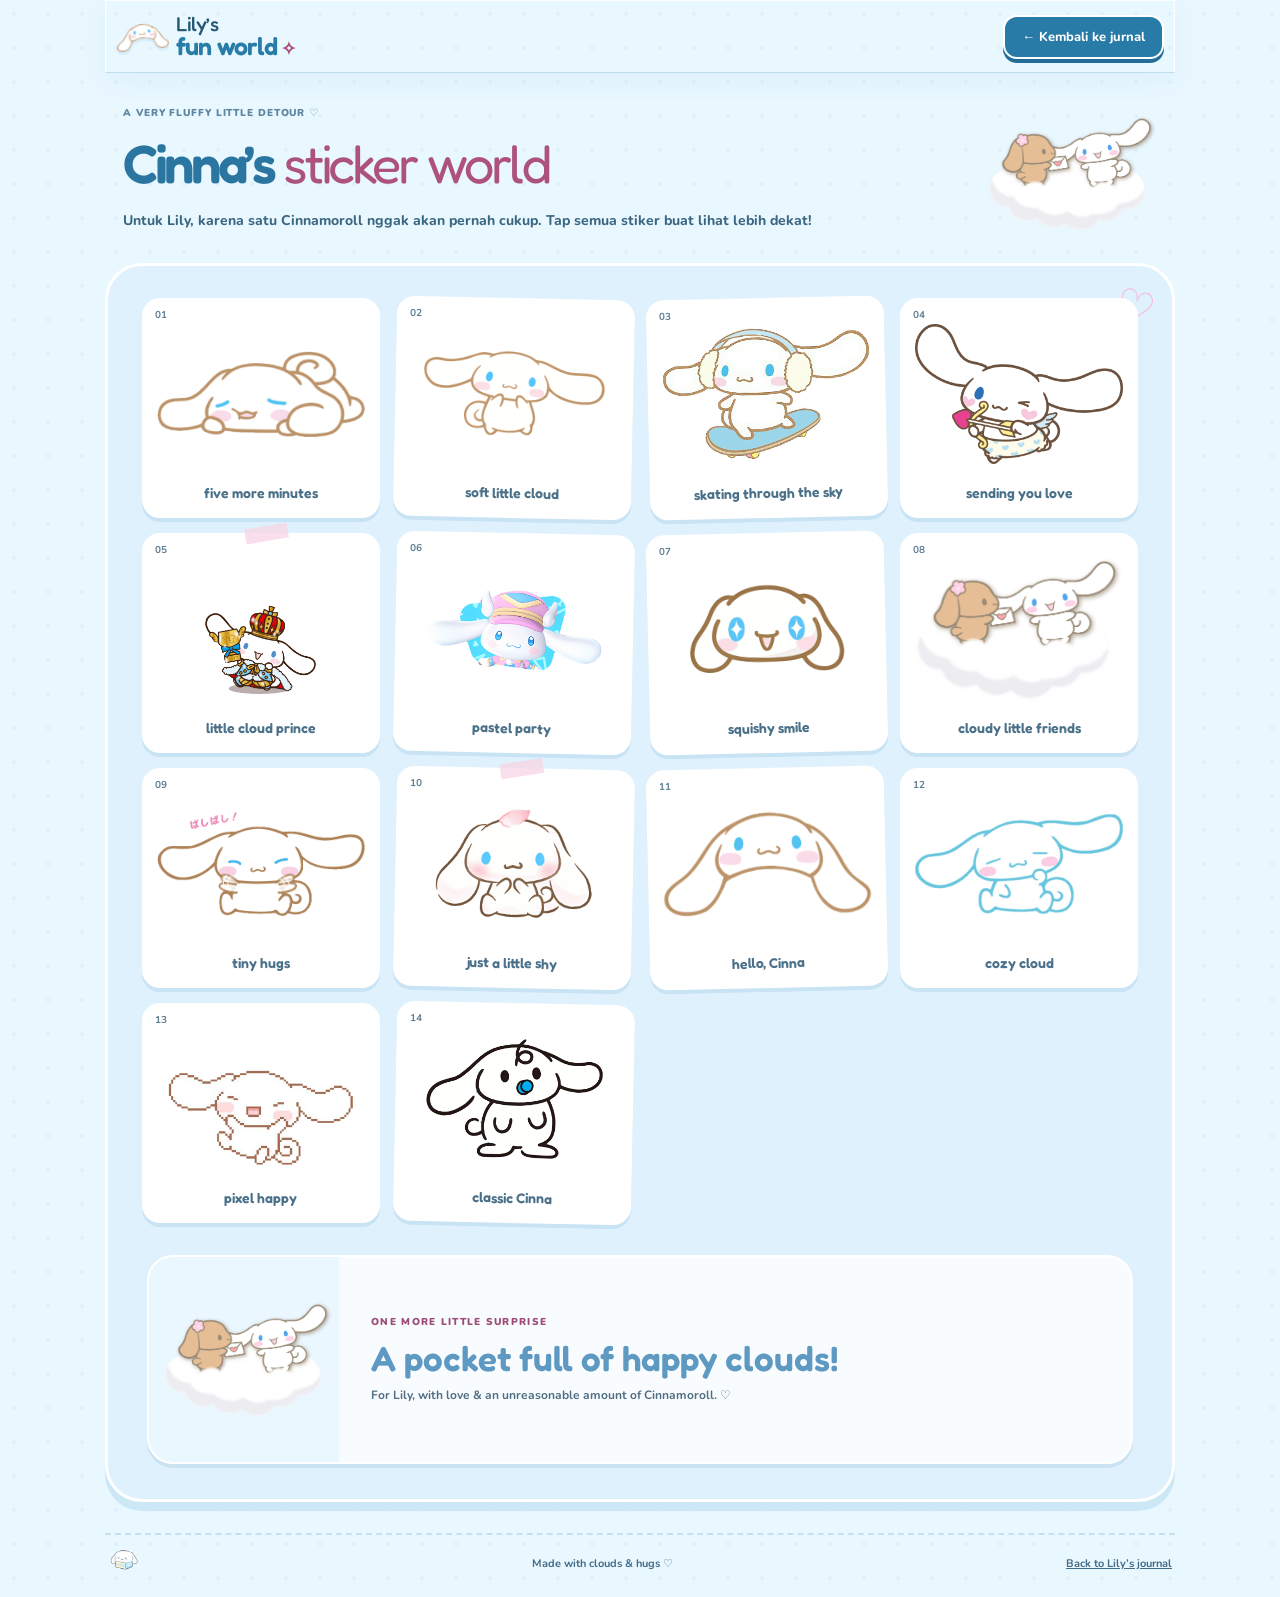
==== stickers.html @ 249b4b17 "Add files via upload" ====
<!DOCTYPE html>

<html lang="id"><head><meta charset="utf-8"/><meta content="width=device-width,initial-scale=1,viewport-fit=cover" name="viewport"/><meta content="#d7efff" name="theme-color"/><title>Cinna Sticker World ♡ | Lily’s Fun World</title><link href="https://fonts.googleapis.com" rel="preconnect"/><link crossorigin="" href="https://fonts.gstatic.com" rel="preconnect"/><link href="https://fonts.googleapis.com/css2?family=Fredoka:wght@400;500;600;700&amp;family=Nunito:wght@400;500;600;700;800;900&amp;display=swap" rel="stylesheet"/><link href="assets/stickers/hello.webp" rel="icon" type="image/webp"/><link href="style.css" rel="stylesheet"/><link href="redesign.css" rel="stylesheet"/><link href="polish.css" rel="stylesheet"/><script defer="" src="stickers.js"></script></head><body class="sticker-page" data-profile="lily" data-sky="day"><a class="skip" href="#main">Lewati ke konten</a><div class="shell"><header class="topbar"><div class="brand"><img alt="" class="brand-sticker" height="48" src="assets/stickers/cinna-smile.webp" width="48"/><span class="brand-world">Lily’s <strong>fun world<span class="brand-star">✧</span></strong></span></div><a class="action primary back-dashboard" href="index.html">← Kembali ke jurnal</a></header><main id="main"><div class="sticker-page-intro"><div><span class="eyebrow">A VERY FLUFFY LITTLE DETOUR ♡</span><h1>Cinna’s <em>sticker world</em></h1><p>Untuk Lily, karena satu Cinnamoroll nggak akan pernah cukup. Tap semua stiker buat lihat lebih dekat!</p></div><img alt="" height="150" src="assets/stickers/cinna-cloud-friends.webp" width="150"/></div><section aria-labelledby="scrapbook-title" class="lily-extra scrapbook">
<div class="sticker-grid">
<button aria-label="Lihat stiker five more minutes" class="sticker-card" data-caption="five more minutes" data-sticker="snooze" type="button">
<span class="sticker-number">01</span>
<img alt="Cinnamoroll tiduran mengantuk dengan mata terpejam" decoding="async" loading="lazy" src="assets/stickers/cinna-snooze.webp"/>
<span class="sticker-caption">five more minutes</span>
</button>
<button aria-label="Lihat stiker soft little cloud" class="sticker-card" data-caption="soft little cloud" data-sticker="bashful" type="button">
<span class="sticker-number">02</span>
<img alt="Cinnamoroll memegang kedua tangan dengan ekspresi malu" decoding="async" loading="lazy" src="assets/stickers/cinna-bashful.webp"/>
<span class="sticker-caption">soft little cloud</span>
</button>
<button aria-label="Lihat stiker skating through the sky" class="sticker-card" data-caption="skating through the sky" data-sticker="skateboard" type="button">
<span class="sticker-number">03</span>
<img alt="Cinnamoroll memakai earmuff dan meluncur di atas papan" decoding="async" loading="lazy" src="assets/stickers/cinna-skateboard.webp"/>
<span class="sticker-caption">skating through the sky</span>
</button>
<button aria-label="Lihat stiker sending you love" class="sticker-card" data-caption="sending you love" data-sticker="cupid" type="button">
<span class="sticker-number">04</span>
<img alt="Cinnamoroll membawa panah hati kecil" decoding="async" loading="lazy" src="assets/stickers/cinna-cupid.webp"/>
<span class="sticker-caption">sending you love</span>
</button>
<button aria-label="Lihat stiker little cloud prince" class="sticker-card" data-caption="little cloud prince" data-sticker="royal" type="button">
<span class="sticker-number">05</span>
<img alt="Cinnamoroll mengenakan mahkota dan jubah" decoding="async" loading="lazy" src="assets/stickers/cinna-royal.webp"/>
<span class="sticker-caption">little cloud prince</span>
</button>
<button aria-label="Lihat stiker pastel party" class="sticker-card" data-caption="pastel party" data-sticker="colorful" type="button">
<span class="sticker-number">06</span>
<img alt="Cinnamoroll memakai kostum penuh warna" decoding="async" loading="lazy" src="assets/stickers/cinna-colorful.webp"/>
<span class="sticker-caption">pastel party</span>
</button>
<button aria-label="Lihat stiker squishy smile" class="sticker-card" data-caption="squishy smile" data-sticker="giggle" type="button">
<span class="sticker-number">07</span>
<img alt="Wajah Cinnamoroll tersenyum dengan mata biru" decoding="async" loading="lazy" src="assets/stickers/cinna-giggle.webp"/>
<span class="sticker-caption">squishy smile</span>
</button>
<button aria-label="Lihat stiker cloudy little friends" class="sticker-card" data-caption="cloudy little friends" data-sticker="cloud-friends" type="button">
<span class="sticker-number">08</span>
<img alt="Cinnamoroll bermain dengan temannya di atas awan" decoding="async" loading="lazy" src="assets/stickers/cinna-cloud-friends.webp"/>
<span class="sticker-caption">cloudy little friends</span>
</button>
<button aria-label="Lihat stiker tiny hugs" class="sticker-card" data-caption="tiny hugs" data-sticker="tiny-hug" type="button">
<span class="sticker-number">09</span>
<img alt="Cinnamoroll memeluk boneka dengan tulisan kecil" decoding="async" loading="lazy" src="assets/stickers/cinna-tiny-hug.webp"/>
<span class="sticker-caption">tiny hugs</span>
</button>
<button aria-label="Lihat stiker just a little shy" class="sticker-card" data-caption="just a little shy" data-sticker="shy" type="button">
<span class="sticker-number">10</span>
<img alt="Cinnamoroll memegang kedua tangan di dada dengan pita merah muda" decoding="async" loading="lazy" src="assets/stickers/cinna-shy.webp"/>
<span class="sticker-caption">just a little shy</span>
</button>
<button aria-label="Lihat stiker hello, Cinna" class="sticker-card" data-caption="hello, Cinna" data-sticker="smile" type="button">
<span class="sticker-number">11</span>
<img alt="Wajah Cinnamoroll tersenyum dengan telinga panjang" decoding="async" loading="lazy" src="assets/stickers/cinna-smile.webp"/>
<span class="sticker-caption">hello, Cinna</span>
</button>
<button aria-label="Lihat stiker cozy cloud" class="sticker-card" data-caption="cozy cloud" data-sticker="blue-hug" type="button">
<span class="sticker-number">12</span>
<img alt="Cinnamoroll memeluk diri dengan garis biru" decoding="async" loading="lazy" src="assets/stickers/cinna-blue-hug.webp"/>
<span class="sticker-caption">cozy cloud</span>
</button>
<button aria-label="Lihat stiker pixel happy" class="sticker-card" data-caption="pixel happy" data-sticker="pixel" type="button">
<span class="sticker-number">13</span>
<img alt="Ilustrasi pixel art Cinnamoroll yang melompat" decoding="async" loading="lazy" src="assets/stickers/cinna-pixel.webp"/>
<span class="sticker-caption">pixel happy</span>
</button>
<button aria-label="Lihat stiker classic Cinna" class="sticker-card" data-caption="classic Cinna" data-sticker="classic" type="button">
<span class="sticker-number">14</span>
<img alt="Cinnamoroll bergaya sederhana dengan mata besar" decoding="async" loading="lazy" src="assets/stickers/cinna-classic.webp"/>
<span class="sticker-caption">classic Cinna</span>
</button>
</div>
<div class="winter-postcard">
<img alt="Cinnamoroll dan temannya duduk bersama di atas awan" height="582" loading="lazy" src="assets/stickers/cinna-cloud-friends.webp" width="844"/>
<div class="winter-postcard-copy"><span>ONE MORE LITTLE SURPRISE</span><strong>A pocket full of happy clouds!</strong><p>For Lily, with love &amp; an unreasonable amount of Cinnamoroll. ♡</p></div>
</div>
</section></main><footer><span>Made with clouds &amp; hugs ♡</span><a href="index.html">Back to Lily’s journal</a></footer></div><dialog aria-labelledby="sticker-dialog-title" class="sticker-dialog" id="sticker-dialog"><div class="sticker-dialog-inner"><button aria-label="Tutup stiker" class="sticker-close" id="sticker-dialog-close" type="button">×</button><img alt="" id="sticker-dialog-image" src="assets/stickers/cinna-tiny-hug.webp"/><strong id="sticker-dialog-title">Sticker</strong><span>♡ from Lily’s Cinna sticker world ♡</span></div></dialog><nav aria-label="Navigasi halaman" class="mobile-dock mobile-dock-stickers">
<a class="dock-link" href="index.html#main"><svg aria-hidden="true" viewbox="0 0 24 24"><path d="m3 10 9-7 9 7v10H3z M9 20v-6h6v6"></path></svg><span>Beranda</span></a>
<a class="dock-link" href="index.html#history-section"><svg aria-hidden="true" viewbox="0 0 24 24"><path d="M6 3h12v18l-3-2-3 2-3-2-3 2z M9 9h6 M9 13h6"></path></svg><span>Riwayat</span></a>
<a class="dock-link" href="index.html#savings-section"><svg aria-hidden="true" viewbox="0 0 24 24"><path d="M20 9c0 5-8 11-8 11S4 14 4 9a4 4 0 0 1 8-2 4 4 0 0 1 8 2Z"></path></svg><span>Tabungan</span></a>
<a aria-current="page" class="dock-link active" href="stickers.html"><svg aria-hidden="true" viewbox="0 0 24 24"><path d="M12 2c2 4 3 5 8 6-5 1-6 2-8 7-1-5-2-6-8-7 6-1 7-2 8-6ZM19 15l1 3 3 1-3 1-1 3-1-3-3-1 3-1Z"></path></svg><span>Stiker</span></a>
</nav></body></html>
---- style.css ----
:root{color-scheme:dark;--crust:#11111b;--mantle:#181825;--base:#1e1e2e;--surface0:#313244;--surface1:#45475a;--surface2:#585b70;--overlay:#9399b2;--subtext:#bac2de;--text:#cdd6f4;--green:#a6e3a1;--lavender:#b4befe;--mauve:#cba6f7;--teal:#94e2d5;--peach:#fab387;--red:#f38ba8;--edge:rgba(186,194,222,.15);--body:'Avenir Next','Segoe UI',system-ui,-apple-system,sans-serif;--display:'Iowan Old Style',Baskerville,Georgia,serif}
*{box-sizing:border-box}html{scroll-behavior:smooth}body{margin:0;background:var(--crust);color:var(--text);font:14px/1.55 var(--body);-webkit-font-smoothing:antialiased}button,input,select{font:inherit}button{cursor:pointer}button:disabled{opacity:.48;cursor:not-allowed}svg{width:18px;height:18px;stroke:currentColor;stroke-width:1.8;fill:none;stroke-linecap:round;stroke-linejoin:round}:focus-visible{outline:2px solid var(--green);outline-offset:4px}a{color:inherit}.sr{position:absolute!important;width:1px;height:1px;overflow:hidden;white-space:nowrap;clip:rect(0 0 0 0)}.skip{position:absolute;top:-100px;left:10px;background:var(--green);color:var(--crust);padding:8px;z-index:20}.skip:focus{top:8px}.shell{width:min(1100px,calc(100% - 70px));margin:auto}.topbar{height:89px;display:flex;align-items:center;justify-content:space-between;gap:12px;border-bottom:1px solid var(--edge)}.brand{display:flex;align-items:center;gap:18px}.brand-logo{font:600 38px/1 var(--display);letter-spacing:-.09em}.brand-logo span{color:var(--green)}.brand-description{padding-left:16px;border-left:1px solid var(--surface1);font-size:11px;line-height:1.35;color:var(--overlay)}.topbar-actions{display:flex;align-items:center;gap:12px}.sync-status{display:flex;align-items:center;gap:8px;font-size:11px;color:var(--overlay);white-space:nowrap}.sync-dot{height:6px;width:6px;border-radius:50%;background:var(--peach)}.sync-status.ok .sync-dot{background:var(--green)}.sync-status.problem .sync-dot{background:var(--red)}.icon-btn{height:42px;width:42px;border:1px solid var(--surface1);border-radius:9px;background:transparent;color:var(--text);display:inline-grid;place-items:center}.icon-btn:hover{background:var(--surface0)}.action{min-height:44px;display:inline-flex;align-items:center;justify-content:center;gap:9px;padding:0 17px;font-size:12px;font-weight:750;border-radius:8px;border:1px solid var(--surface1);transition:transform .15s,background .2s}.action:active,.icon-btn:active,.mobile-add:active{transform:scale(.96)}.primary{background:var(--green);border-color:var(--green);color:var(--crust)}.primary:hover{background:#b6f0b0}.secondary{background:var(--surface0);color:var(--text)}.secondary:hover{background:var(--surface1)}.intro{padding:42px 0 29px;display:flex;align-items:end;justify-content:space-between;gap:20px}.eyebrow,.label{color:var(--overlay);text-transform:uppercase;font-size:10px;font-weight:750;letter-spacing:.12em}.eyebrow span{color:var(--lavender)}h1{font:500 clamp(37px,5vw,58px)/1.09 var(--display);letter-spacing:-.062em;margin:9px 0 9px}h1 em{color:var(--lavender);font-weight:400}.intro-desc{margin:0;color:var(--overlay);font-size:13px}.profile-switch{display:flex;border:1px solid var(--surface1);border-radius:10px;background:var(--mantle);padding:4px;gap:3px}.profile{min-width:68px;min-height:37px;border:0;background:transparent;color:var(--subtext);border-radius:7px;font-size:13px;font-weight:700}.profile.active{background:var(--lavender);color:var(--crust)}.profile:hover:not(.active){background:var(--surface0)}.overview{border:1px solid var(--edge);border-radius:15px;background:var(--base);padding:30px 36px 24px}.overview-header{display:flex;justify-content:space-between;align-items:center;gap:12px}.months{display:flex;gap:5px;align-items:center}.months>span{font-size:12px;font-weight:750;min-width:121px;text-align:center}.months button{width:35px;height:35px;display:grid;place-items:center;border:0;border-radius:6px;background:transparent;color:var(--subtext)}.months button:hover{background:var(--surface0)}.headline-grid{display:grid;grid-template-columns:1.4fr 0.7fr;gap:36px;margin-top:32px}.big-stat{min-width:0}.small-label{font-size:12px;color:var(--subtext)}.hero-amount{font-size:clamp(42px,6vw,79px);font-weight:620;letter-spacing:-.08em;line-height:1.23;margin:8px 0 4px;font-variant-numeric:tabular-nums;overflow-wrap:anywhere}.quiet{font-size:11px;color:var(--overlay)}.mini-stats{border-left:1px solid var(--edge);padding-left:31px;display:grid;align-content:space-between;gap:16px}.mini-stats div{display:flex;flex-direction:column;gap:3px}.mini-stats span{font-size:11px;color:var(--overlay)}.mini-stats strong{font-size:19px;font-weight:700;letter-spacing:-.04em;font-variant-numeric:tabular-nums;overflow-wrap:anywhere}.positive{color:var(--green)}.negative{color:var(--red)}.chart-head{display:flex;justify-content:space-between;gap:14px;align-items:baseline;margin-top:39px;padding-top:23px;border-top:1px solid var(--edge)}.chart-head span:first-child{font-size:12px;font-weight:740}.chart-head span:last-child{font-size:11px;color:var(--overlay)}.chart-wrap{height:86px;display:flex;align-items:end;gap:4px;margin-top:18px}.chart-col{flex:1;min-width:0;height:100%;display:flex;align-items:end}.chart-col span{width:100%;min-height:3px;background:var(--surface1);border-radius:3px 3px 0 0;transform-origin:bottom;animation:bar-in .45s both}.chart-col span.peak{background:var(--green)}.chart-col span.active{background:var(--lavender)}.chart-foot{display:flex;justify-content:space-between;color:var(--overlay);font-size:10px;margin-top:5px}.content-grid{display:grid;grid-template-columns:minmax(0,1.45fr) minmax(260px,.82fr);gap:63px;padding-top:53px}.section-top{display:flex;align-items:end;justify-content:space-between;gap:16px;margin-bottom:20px}.section-top h2{font:500 30px/1.1 var(--display);letter-spacing:-.06em;margin:8px 0 0}.section-hint{font-size:11px;color:var(--overlay)}.filters{display:grid;grid-template-columns:1fr 156px;gap:10px}.filters input,.filters select,.form-field input,.form-field select{min-width:0;width:100%;background:var(--mantle);border:1px solid var(--surface1);border-radius:8px;min-height:44px;padding:0 12px;color:var(--text);font-size:12px}.filters input::placeholder,.form-field input::placeholder{color:var(--overlay);opacity:1}.history{min-height:180px}.date-head{margin-top:22px;padding-bottom:7px;color:var(--overlay);text-transform:uppercase;font-size:10px;letter-spacing:.08em;font-weight:750}.record{display:flex;align-items:center;gap:12px;border-bottom:1px solid var(--edge);padding:12px 2px;animation:fade-in .24s both}.record-icon{height:39px;width:39px;background:var(--surface0);display:grid;place-items:center;color:var(--lavender);font-size:10px;font-weight:800;border-radius:9px;flex:0 0 auto}.record-in .record-icon{color:var(--green)}.record-main{min-width:0;flex:1}.record-main strong{display:block;max-width:100%;font-weight:660;font-size:13px;text-overflow:ellipsis;overflow:hidden;white-space:nowrap}.record-main span{display:block;font-size:11px;color:var(--overlay);margin-top:1px}.record-amount{white-space:nowrap;font-weight:720;font-size:13px;font-variant-numeric:tabular-nums}.record-in .record-amount{color:var(--green)}.blank{padding:35px 16px;border:1px dashed var(--surface2);border-radius:10px;margin-top:17px;color:var(--subtext);font-size:13px}.blank strong{display:block;color:var(--text);font-size:15px;margin-bottom:7px}.section-footer{margin-top:23px;display:flex;justify-content:space-between;gap:14px;align-items:center;font-size:10px;color:var(--overlay)}.underlined{border:0;background:none;padding:6px 0;color:var(--green);text-decoration:underline;text-underline-offset:4px;font-weight:720;font-size:12px}.right-column{min-width:0}.budget-section>.quiet{margin:-7px 0 19px}.budget-total{display:flex;justify-content:space-between;align-items:flex-end;gap:12px}.budget-total div{display:flex;flex-direction:column}.budget-total span{font-size:11px;color:var(--overlay)}.budget-total strong{font-size:21px;letter-spacing:-.04em;margin-top:3px}.budget-total>span{font-size:12px;color:var(--lavender);font-weight:750}.progress{height:6px;background:var(--surface1);border-radius:4px;overflow:hidden;margin:13px 0 9px}.progress span{display:block;width:0;height:100%;background:var(--green);transition:width .5s ease}.progress.over span{background:var(--red)}.budget-list{margin-top:17px}.budget-line{padding:12px 0;border-bottom:1px solid var(--edge)}.budget-line-head{display:flex;align-items:baseline;justify-content:space-between;gap:10px}.budget-line-head span:first-child{font-size:12px;font-weight:670}.budget-line-head span:last-child{font-size:11px;color:var(--subtext);white-space:nowrap}.budget-line-track{height:3px;background:var(--surface0);margin-top:9px}.budget-line-track>span{display:block;background:var(--mauve);height:100%;min-width:0;transition:width .5s ease}.budget-line.over .budget-line-track>span{background:var(--red)}.note-panel{margin-top:35px;border-top:1px solid var(--surface1);padding-top:23px}.note-panel p{color:var(--overlay);font-size:12px;line-height:1.65}.note-panel .eyebrow{color:var(--lavender)}footer{display:flex;justify-content:space-between;gap:12px;margin-top:72px;padding:19px 0 36px;border-top:1px solid var(--edge);font-size:11px;color:var(--overlay)}.mobile-add{display:none}dialog{width:min(450px,calc(100% - 28px));max-height:92dvh;overflow-y:auto;padding:0;background:var(--base);color:var(--text);border:1px solid var(--surface1);border-radius:14px;box-shadow:0 30px 90px rgba(0,0,0,.5);animation:dialog-in .24s ease}dialog::backdrop{background:rgba(9,9,18,.77)}.dialog-body{padding:27px}.dialog-header{display:flex;justify-content:space-between;align-items:center;margin-bottom:24px}.dialog-header h2{font:500 30px var(--display);margin:4px 0 0}.form-field{display:block;margin-bottom:15px}.form-field>span{display:block;color:var(--subtext);font-size:12px;margin-bottom:8px;font-weight:680}.form-field input,.form-field select{min-height:48px;font-size:14px}.amount-control{display:flex;align-items:center;background:var(--mantle);border:1px solid var(--surface1);border-radius:8px}.amount-control b{padding-left:14px;color:var(--overlay)}.amount-control input{border:0;min-width:0;background:transparent;font-size:21px}.dialog-bottom{display:flex;justify-content:flex-end;gap:9px;margin-top:26px}.form-disclaimer{margin:16px 0 0;color:var(--overlay);font-size:11px;line-height:1.6}.toast{position:fixed;bottom:23px;left:50%;transform:translate(-50%,10px);width:max-content;max-width:min(420px,calc(100vw - 32px));padding:11px 17px;color:var(--text);border:1px solid var(--surface2);background:var(--surface0);border-radius:9px;font-size:12px;box-shadow:0 14px 30px rgba(0,0,0,.35);z-index:50;opacity:0;transition:opacity .2s,transform .2s}.toast.show{opacity:1;transform:translate(-50%,0)}
@keyframes bar-in{from{transform:scaleY(.05);opacity:.35}to{transform:scaleY(1);opacity:1}}@keyframes fade-in{from{opacity:0;transform:translateY(5px)}to{opacity:1;transform:none}}@keyframes dialog-in{from{opacity:0;transform:translateY(12px) scale(.98)}to{opacity:1;transform:none}}
@media(max-width:830px){.shell{width:min(720px,calc(100% - 40px))}.content-grid{gap:35px;grid-template-columns:minmax(0,1.15fr) minmax(235px,.8fr)}.overview{padding:26px}.headline-grid{grid-template-columns:1fr .8fr;gap:20px}.mini-stats{padding-left:20px}.hero-amount{font-size:clamp(35px,6vw,61px)}}
@media(max-width:640px){.shell{width:calc(100% - 32px)}.topbar{height:72px}.brand-logo{font-size:34px}.brand-description{font-size:9px;padding-left:11px}.desktop-add{display:none}.topbar-actions{gap:8px}.sync-status{font-size:10px}.intro{align-items:start;flex-direction:column;padding:29px 0 24px;gap:22px}.intro h1{font-size:44px}.profile-switch{width:100%}.profile{flex:1;min-height:40px}.overview{padding:21px 19px}.overview-header{align-items:flex-start;gap:14px}.overview-header .label{padding-top:10px}.headline-grid{display:block;margin-top:27px}.hero-amount{font-size:clamp(40px,9vw,62px)}.mini-stats{border-left:0;border-top:1px solid var(--edge);padding:20px 0 0;margin-top:23px;display:grid;grid-template-columns:1fr 1fr;gap:17px}.mini-stats div:last-child{grid-column:span 2}.mini-stats strong{font-size:17px}.chart-head{margin-top:25px}.chart-head span:last-child{max-width:45%;text-align:right}.content-grid{display:block;padding-top:40px}.right-column{margin-top:42px}.filters{grid-template-columns:1fr 142px}.mobile-add{position:fixed;right:18px;bottom:max(19px,env(safe-area-inset-bottom));display:flex;align-items:center;gap:9px;background:var(--green);color:var(--crust);border:0;border-radius:10px;padding:14px 18px;min-height:52px;box-shadow:0 11px 40px rgba(0,0,0,.48);font-size:13px;font-weight:800;z-index:5}.mobile-add svg{height:20px;width:20px}footer{margin-bottom:60px}}
@media(max-width:380px){.brand-description{display:none}.overview-header{display:block}.overview-header .label{margin-bottom:10px}.months{justify-content:flex-start}.filters{grid-template-columns:1fr}.mini-stats{grid-template-columns:1fr 1fr}.hero-amount{font-size:39px}.record{gap:8px}.record-icon{width:35px;height:35px}.record-amount{font-size:12px}}
@media(prefers-reduced-motion:reduce){*,*::before,*::after{scroll-behavior:auto!important;animation-duration:.01ms!important;transition-duration:.01ms!important}}
.savings,.record-save .record-icon,.record-save .record-amount{color:var(--teal)}
@media(max-width:640px){.mini-stats div:last-child{grid-column:auto}}


/* Lily's full sky-journal identity. Nopal remains Catppuccin Mocha. */
body[data-profile="lily"] {
  color-scheme: light;
  --crust:#e9f7ff;
  --mantle:#f3fbff;
  --base:#fffefa;
  --surface0:#e9f6ff;
  --surface1:#c8e5f5;
  --surface2:#91c3de;
  --overlay:#5c7e94;
  --subtext:#486e86;
  --text:#31516a;
  --green:#4999c7;
  --lavender:#5a9ac5;
  --mauve:#df91b4;
  --teal:#438d8a;
  --peach:#d09756;
  --red:#c75a7e;
  --edge:#cfebf8;
  --body:'Trebuchet MS','Segoe UI',system-ui,sans-serif;
  --display:'Trebuchet MS','Arial Rounded MT Bold',system-ui,sans-serif;
  background:
    radial-gradient(ellipse 65% 24% at 98% 11%,rgba(255,255,255,.82),transparent 76%),
    radial-gradient(ellipse 38% 18% at 0% 39%,rgba(255,255,255,.72),transparent 85%),
    linear-gradient(180deg,#d5efff 0%,#eaf7ff 22%,#f5fbff 59%,#eaf7ff 100%);
  color:var(--text);
  transition:background-color .25s,color .25s;
}
body[data-profile="lily"] :focus-visible{outline-color:#3188b8;outline-width:3px}
body[data-profile="lily"] .skip{background:#397da9;color:#fff}
body[data-profile="lily"] .topbar{
  position:relative;height:93px;margin:0 -24px;padding:0 24px;
  background:rgba(255,255,255,.62);border:1px solid rgba(255,255,255,.82);
  border-radius:0 0 27px 27px;box-shadow:0 9px 26px rgba(85,159,197,.07);
}
body[data-profile="lily"] .brand-logo{color:#3c86b8;font:900 39px/1 var(--body);letter-spacing:-.085em}
body[data-profile="lily"] .brand-logo span{color:#e89dbb}
body[data-profile="lily"] .brand-description{border-left:2px solid #b8dff1;color:#547b94;font-weight:700}
body[data-profile="lily"] .sync-status{color:#577991}
body[data-profile="lily"] .sync-dot{background:#d8a373}
body[data-profile="lily"] .sync-status.ok .sync-dot{background:#55a79b}
body[data-profile="lily"] .sync-status.problem .sync-dot{background:#c65d7f}
body[data-profile="lily"] .icon-btn{color:#3b7b9f;background:#fff;border:1px solid #c2e3f4;border-radius:14px;box-shadow:0 2px 0 #c1e1ef}
body[data-profile="lily"] .icon-btn:hover{background:#eef9ff}
body[data-profile="lily"] .primary{background:#4b9bcc;color:#fff;border-color:#4b9bcc;box-shadow:0 4px 0 #2c779f}
body[data-profile="lily"] .primary:hover{background:#347fae}
body[data-profile="lily"] .secondary{background:#ecf8ff;color:#476f89;border-color:#c9e6f5}
body[data-profile="lily"] .secondary:hover{background:#dff2fd}
body[data-profile="lily"] .action{border-radius:17px;font-weight:800}
body[data-profile="lily"] .intro{padding:38px 1px 26px;gap:16px}
body[data-profile="lily"] .eyebrow,body[data-profile="lily"] .label{color:#5d86a0;font-size:10px;letter-spacing:.09em;font-weight:900}
body[data-profile="lily"] #person-heading{color:#c96a9a}
body[data-profile="lily"] .intro h1{font:900 clamp(38px,5vw,59px)/1.05 var(--display);letter-spacing:-.065em;color:#3d80b0}
body[data-profile="lily"] .intro h1 em{font-style:normal;color:#d476a8}
body[data-profile="lily"] .intro-desc{color:#6386a0;font-size:13px;font-weight:650}
body[data-profile="lily"] .profile-switch{background:#f9fdff;border:2px solid #c4e6f6;border-radius:19px;box-shadow:0 4px 0 #d1ebf7;padding:4px}
body[data-profile="lily"] .profile{min-height:41px;border-radius:13px;display:inline-flex;align-items:center;justify-content:center;gap:2px}
body[data-profile="lily"] .profile[data-profile="lily"]{padding:2px 12px 2px 5px}
body[data-profile="lily"] .profile[data-profile="lily"] img{height:30px;width:40px;object-fit:contain;transition:transform .24s ease}
body[data-profile="lily"] .profile[data-profile="lily"]:hover img{transform:rotate(-6deg)}
body[data-profile="lily"] .profile.active{background:#bde6fb;color:#2d688c}
body[data-profile="lily"] .profile:not(.active){color:#527993}
body[data-profile="lily"] .profile:hover:not(.active){background:#e6f6ff}

/* Cinnamoroll belongs to the entire Lily experience, not just a badge. */
.lily-banner{display:none}
body[data-profile="lily"] .lily-banner{
  position:relative;display:flex;align-items:center;isolation:isolate;overflow:hidden;
  min-height:222px;margin:0 0 22px;padding:35px 38px;
  border:3px solid #fff;border-radius:33px 42px 28px 38px;
  background:linear-gradient(110deg,#bfe9ff 0%,#d5f0ff 56%,#b9e5fa 100%);
  box-shadow:0 8px 0 #c4e4f3,0 20px 40px rgba(90,156,185,.12);
  animation:lily-arrive .5s both;
}
body[data-profile="lily"] .lily-banner::before{
  content:"";position:absolute;z-index:0;right:-35px;top:-44px;width:360px;height:210px;
  background:
    radial-gradient(ellipse 70px 43px at 68px 100px,rgba(255,255,255,.7) 98%,transparent),
    radial-gradient(ellipse 78px 52px at 173px 90px,rgba(255,255,255,.8) 98%,transparent),
    radial-gradient(ellipse 72px 50px at 281px 100px,rgba(255,255,255,.7) 98%,transparent);
  opacity:.76;
}
body[data-profile="lily"] .lily-banner::after{content:"✦   ·   ✧";position:absolute;right:29%;top:23px;color:#fff;font-size:26px;letter-spacing:12px;opacity:.85}
body[data-profile="lily"] .lily-banner-copy{position:relative;z-index:2;max-width:55%}
body[data-profile="lily"] .lily-banner-kicker{display:inline-block;color:#427ba2;font-size:10px;font-weight:900;letter-spacing:.13em}
body[data-profile="lily"] .lily-banner h2{
  margin:12px 0 12px;color:#347eac;font:900 clamp(27px,3.5vw,44px)/1.08 var(--display);letter-spacing:-.055em;
}
body[data-profile="lily"] .lily-banner h2 em{font-style:normal;color:#cf76a2}
body[data-profile="lily"] .lily-banner-copy p{margin:0;max-width:280px;color:#4d7692;font-size:12px;line-height:1.5;font-weight:650}
body[data-profile="lily"] .lily-art-credit{display:block;margin-top:13px;color:#6185a0;font-size:9px;line-height:1.5}
body[data-profile="lily"] .lily-banner-art{
  position:absolute;z-index:1;right:2.5%;bottom:-23px;width:min(45%,400px);height:auto;max-height:255px;
  object-fit:contain;object-position:center bottom;filter:drop-shadow(0 9px 5px rgba(102,162,191,.12));
  pointer-events:none;animation:lily-float-in .7s .12s both;
}

body[data-profile="lily"] .overview{
  background:#fffcfd;border:2px solid #fff;border-radius:28px;box-shadow:0 8px 0 #d4ecf8,0 16px 34px rgba(94,157,184,.085);
  padding:31px 36px 27px;
}
body[data-profile="lily"] .overview-header .label{color:#5885a1}
body[data-profile="lily"] .months{background:#f0faff;border:1px solid #cbe7f5;border-radius:17px;padding:3px}
body[data-profile="lily"] .months>span{font-weight:800;color:#3e7295}
body[data-profile="lily"] .months button{width:37px;height:37px;border-radius:13px;color:#4b86ab}
body[data-profile="lily"] .months button:hover{background:#dceffd}
body[data-profile="lily"] .small-label{color:#6687a1;font-size:12px;font-weight:750}
body[data-profile="lily"] .hero-amount{color:#377ca8;font-size:clamp(42px,5.8vw,76px);font-weight:900;letter-spacing:-.065em}
body[data-profile="lily"] .quiet{color:#66859c;font-size:11px}
body[data-profile="lily"] .mini-stats{border-color:#d9edf9}
body[data-profile="lily"] .mini-stats span{color:#62849d;font-weight:650}
body[data-profile="lily"] .mini-stats strong{color:#3b6e92;font-weight:850}
body[data-profile="lily"] .mini-stats strong.positive{color:#267f78}
body[data-profile="lily"] .mini-stats strong.savings{color:#b45d89}
body[data-profile="lily"] .mini-stats strong.negative{color:#c45772}
body[data-profile="lily"] .chart-head{border-color:#deedf5;color:#4b7490}
body[data-profile="lily"] .chart-head span:first-child{font-weight:850}
body[data-profile="lily"] .chart-head span:last-child{color:#6d8aa0}
body[data-profile="lily"] .chart-wrap{height:94px;gap:5px}
body[data-profile="lily"] .chart-col span{border-radius:9px 9px 3px 3px;background:#c9e9f8;transition:background-color .18s}
body[data-profile="lily"] .chart-col span.peak{background:#e9a4c4}
body[data-profile="lily"] .chart-col span.active{background:#64b0d9}
body[data-profile="lily"] .chart-foot{color:#7793a8}
body[data-profile="lily"] .content-grid{gap:26px;padding-top:32px;grid-template-columns:minmax(0,1.35fr) minmax(270px,.85fr)}
body[data-profile="lily"] .activity,body[data-profile="lily"] .budget-section{
  background:rgba(255,255,255,.89);border:2px solid #fff;border-radius:27px;padding:26px;
  box-shadow:0 7px 0 #dceef8,0 14px 28px rgba(93,151,183,.08);
}
body[data-profile="lily"] .section-top h2{font:900 27px/1.1 var(--display);color:#3679a4;letter-spacing:-.04em}
body[data-profile="lily"] .section-hint{color:#6d8ba1;font-weight:700}
body[data-profile="lily"] .filters{gap:9px}
body[data-profile="lily"] .filters input,body[data-profile="lily"] .filters select,
body[data-profile="lily"] .form-field input,body[data-profile="lily"] .form-field select{
  background:#f2faff;border:1px solid #bfdff1;color:#365f7e;border-radius:14px;font-weight:650;
}
body[data-profile="lily"] .filters input::placeholder,body[data-profile="lily"] .form-field input::placeholder{color:#718ea2}
body[data-profile="lily"] .filters input:focus,body[data-profile="lily"] .form-field input:focus{background:#fff}
body[data-profile="lily"] .date-head{color:#6084a0;font-weight:850}
body[data-profile="lily"] .record{border-bottom-color:#deeff9;padding:14px 1px}
body[data-profile="lily"] .record-icon{border-radius:14px;color:#488db8;background:#e8f6ff}
body[data-profile="lily"] .record-in .record-icon{color:#388d80;background:#e8f9f3}
body[data-profile="lily"] .record-save .record-icon{color:#ba6990;background:#fff0f6}
body[data-profile="lily"] .record-main strong{color:#375d7b}
body[data-profile="lily"] .record-main span{color:#7a93a5}
body[data-profile="lily"] .record-amount{color:#4b6f89}
body[data-profile="lily"] .record-in .record-amount{color:#2c827a}
body[data-profile="lily"] .record-save .record-amount{color:#b9628a}
body[data-profile="lily"] .blank{border:2px dashed #cce5f5;border-radius:19px;background:#f7fcff;color:#68879e}
body[data-profile="lily"] .blank strong{color:#386785}
body[data-profile="lily"] .section-footer{color:#7593a8}
body[data-profile="lily"] .underlined{color:#3c86b6;font-weight:850}
body[data-profile="lily"] .budget-total strong{color:#376e94}
body[data-profile="lily"] .budget-total>span{color:#c0769a}
body[data-profile="lily"] .progress{height:9px;border-radius:9px;background:#d9ecf8;overflow:hidden}
body[data-profile="lily"] .progress span{background:#7dbedc;border-radius:9px}
body[data-profile="lily"] .progress.over span{background:#ce7b9b}
body[data-profile="lily"] .budget-line{border-bottom-color:#e4f1f9}
body[data-profile="lily"] .budget-line-head span:first-child{color:#416f8c}
body[data-profile="lily"] .budget-line-head span:last-child{color:#68869c}
body[data-profile="lily"] .budget-line-track{height:5px;background:#e2f1f9;border-radius:5px;overflow:hidden}
body[data-profile="lily"] .budget-line-track>span{background:#a5d6ee;border-radius:5px}
body[data-profile="lily"] .budget-line.over .budget-line-track>span{background:#d47fa3}
body[data-profile="lily"] .note-panel{
  background:#e5f5ff;border:1px solid #cbebfa;border-radius:23px;padding:23px;margin-top:22px;
}
body[data-profile="lily"] .note-panel .eyebrow{color:#387fa8}
body[data-profile="lily"] .note-panel p{color:#567c94}
body[data-profile="lily"] footer{border-color:#bcdff1;color:#678ba2;font-weight:700}
body[data-profile="lily"] .mobile-add{
  border:2px solid #fff;background:#4b9dcc;color:#fff;border-radius:20px;
  box-shadow:0 5px 0 #347da6,0 12px 26px rgba(60,129,167,.25);
}
body[data-profile="lily"] dialog{background:#fffefa;color:#31516a;border:3px solid #d2ebfa;border-radius:27px;box-shadow:0 25px 70px rgba(38,98,136,.32)}
body[data-profile="lily"] dialog::backdrop{background:rgba(42,92,128,.45)}
body[data-profile="lily"] .dialog-header h2{color:#387ba8;font:900 28px var(--display)}
body[data-profile="lily"] .form-field>span{color:#517992;font-weight:750}
body[data-profile="lily"] .amount-control{border:1px solid #c5e3f3;background:#f2faff;border-radius:15px}
body[data-profile="lily"] .amount-control b{color:#6085a0}
body[data-profile="lily"] .amount-control input{border:0;background:transparent}
body[data-profile="lily"] .form-disclaimer{color:#67879d}
body[data-profile="lily"] .toast{background:#fffefa;color:#376684;border-color:#acd3e8;border-radius:15px;box-shadow:0 9px 23px rgba(51,108,141,.23)}
@keyframes lily-arrive{from{opacity:0;transform:translateY(8px)}to{opacity:1;transform:none}}
@keyframes lily-float-in{from{opacity:0;transform:translateY(15px) rotate(3deg)}to{opacity:1;transform:none}}
@media(max-width:830px){
  body[data-profile="lily"] .content-grid{grid-template-columns:minmax(0,1.1fr) minmax(230px,.9fr);gap:18px}
  body[data-profile="lily"] .activity,body[data-profile="lily"] .budget-section{padding:21px}
  body[data-profile="lily"] .overview{padding:28px}
}
@media(max-width:640px){
  body[data-profile="lily"] .shell{width:calc(100% - 28px)}
  body[data-profile="lily"] .topbar{height:77px;margin:0 -10px;padding:0 13px;border-radius:0 0 23px 23px}
  body[data-profile="lily"] .brand-logo{font-size:34px}
  body[data-profile="lily"] .brand-description{font-size:9px}
  body[data-profile="lily"] .intro{padding:24px 4px 20px;gap:19px}
  body[data-profile="lily"] .intro h1{font-size:clamp(37px,11vw,48px);margin:8px 0}
  body[data-profile="lily"] .intro-desc{font-size:12px}
  body[data-profile="lily"] .profile-switch{width:100%;padding:4px;border-radius:18px}
  body[data-profile="lily"] .lily-banner{min-height:200px;margin-bottom:19px;padding:24px 22px;border-radius:27px 33px 26px 32px}
  body[data-profile="lily"] .lily-banner-copy{max-width:63%}
  body[data-profile="lily"] .lily-banner h2{font-size:clamp(25px,6.6vw,33px);line-height:1.1;margin:10px 0}
  body[data-profile="lily"] .lily-banner-copy p{max-width:182px;font-size:11px}
  body[data-profile="lily"] .lily-art-credit{font-size:8px;max-width:185px}
  body[data-profile="lily"] .lily-banner-art{width:clamp(210px,62%,285px);max-height:200px;right:-34px;bottom:-18px}
  body[data-profile="lily"] .lily-banner::after{right:17%;top:15px;font-size:17px}
  body[data-profile="lily"] .overview{padding:25px 20px 24px;border-radius:25px}
  body[data-profile="lily"] .headline-grid{margin-top:23px}
  body[data-profile="lily"] .hero-amount{font-size:clamp(35px,10vw,57px)}
  body[data-profile="lily"] .mini-stats{border-top-color:#d6eaf6;margin-top:22px;padding-top:19px;gap:16px}
  body[data-profile="lily"] .mini-stats div:last-child{grid-column:auto}
  body[data-profile="lily"] .chart-head{margin-top:26px;padding-top:17px}
  body[data-profile="lily"] .content-grid{display:block;padding-top:26px}
  body[data-profile="lily"] .activity,body[data-profile="lily"] .budget-section{padding:23px 19px;border-radius:25px}
  body[data-profile="lily"] .right-column{margin-top:24px}
  body[data-profile="lily"] .mobile-add{bottom:max(18px,env(safe-area-inset-bottom));right:15px;min-height:55px}
}
@media(max-width:380px){
  body[data-profile="lily"] .brand-description{display:none}
  body[data-profile="lily"] .lily-banner{min-height:197px;padding:20px 17px}
  body[data-profile="lily"] .lily-banner h2{font-size:25px}
  body[data-profile="lily"] .lily-banner-art{width:205px;right:-44px;bottom:-16px}
  body[data-profile="lily"] .lily-banner-copy{max-width:70%}
  body[data-profile="lily"] .overview{padding:22px 15px}
  body[data-profile="lily"] .months{max-width:100%}
  body[data-profile="lily"] .months>span{min-width:114px;font-size:11px}
  body[data-profile="lily"] .filters{grid-template-columns:1fr}
  body[data-profile="lily"] .mini-stats strong{font-size:15px}
}
@media(prefers-reduced-motion:reduce){
  body[data-profile="lily"] .lily-banner,body[data-profile="lily"] .lily-banner-art,
  body[data-profile="lily"] .profile[data-profile="lily"] img{animation:none!important;transition:none!important}
}

/* Lily's Cinnamoroll fan journal: each visual is locally bundled, not hotlinked. */
.lily-only{display:none!important}
body[data-profile="lily"] .lily-only{display:inline-block!important}
body[data-profile="lily"]{font-family:'Nunito','Trebuchet MS',system-ui,sans-serif}
body[data-profile="lily"] h1,body[data-profile="lily"] h2,body[data-profile="lily"] .hero-amount,body[data-profile="lily"] .brand-logo{font-family:'Fredoka','Trebuchet MS',system-ui,sans-serif}
body[data-profile="lily"] .brand-logo{font-weight:600;letter-spacing:-.07em}
body[data-profile="lily"] .brand{gap:6px}
body[data-profile="lily"] .brand-description{margin-left:9px}
body[data-profile="lily"] .brand-sticker{height:43px;width:51px;object-fit:contain;transform:rotate(-9deg);transition:transform .2s ease}
body[data-profile="lily"] .brand:hover .brand-sticker{transform:rotate(5deg) translateY(-2px)}
body[data-profile="lily"] .sync-puppy{width:34px;height:30px;object-fit:contain;flex:0 0 auto;margin-right:-6px}
body[data-profile="lily"] .sync-dot{display:none}
body[data-profile="lily"] .sync-status:not(.ok):not(.problem) .sync-puppy{animation:cinna-peek 1.6s ease-in-out infinite}
body[data-profile="lily"] .sync-status.problem .sync-puppy{filter:saturate(.75)}
body[data-profile="lily"] .period-sticker{width:43px;height:35px;vertical-align:middle;margin:-12px 4px -8px -4px}
body[data-profile="lily"] .overview-header .label{display:flex;align-items:center;gap:5px}
body[data-profile="lily"] .big-stat{position:relative}
body[data-profile="lily"] .big-stat .small-label{padding-right:54px}
body[data-profile="lily"] .summary-puppy{position:absolute;right:0;top:-18px;height:71px;width:84px;object-fit:contain;transform:rotate(4deg)}
body[data-profile="lily"] .mini-stats>div{position:relative;padding-left:57px;min-height:49px;justify-content:center}
body[data-profile="lily"] .mini-stats>div::before{content:'';position:absolute;left:0;top:50%;width:54px;height:49px;transform:translateY(-50%);background:url('assets/stickers/bouncy.webp') center / contain no-repeat}
body[data-profile="lily"] .mini-stats>div:nth-child(2)::before{background-image:url('assets/stickers/cheer.webp')}
body[data-profile="lily"] .mini-stats>div:nth-child(3)::before{background-image:url('assets/stickers/cheer.webp')}
body[data-profile="lily"] .mini-stats>div:nth-child(4)::before{background-image:url('assets/stickers/hello.webp')}
body[data-profile="lily"] .mini-stats strong{font-size:18px}
body[data-profile="lily"] .chart-head>span:first-child{display:flex;align-items:center;gap:6px}
body[data-profile="lily"] .inline-puppy{width:38px;height:31px;object-fit:contain;margin:-13px 0 -4px -3px}
body[data-profile="lily"] .chart-wrap{position:relative;background:linear-gradient(to top, #ebf8ff 0,transparent 85%);padding:9px 6px 0;border-radius:16px 16px 4px 4px}
body[data-profile="lily"] .chart-col span{border-radius:8px 8px 1px 1px;min-height:3px;background:#c4e5fa}
body[data-profile="lily"] .chart-col span.peak{position:relative;background:#efb1ce}
body[data-profile="lily"] .chart-col span.peak::after{content:'';position:absolute;width:18px;height:17px;left:50%;top:-13px;transform:translateX(-50%);background:url('assets/stickers/hello.webp') center / contain no-repeat}
body[data-profile="lily"] .section-top h2{display:flex;align-items:center;gap:5px;min-height:43px;font-weight:600}
body[data-profile="lily"] .heading-puppy{width:51px;height:43px;object-fit:contain;transform:rotate(-8deg)}
body[data-profile="lily"] .filters label:first-child{position:relative}
body[data-profile="lily"] .filters label:first-child::after{content:'';position:absolute;right:7px;top:50%;transform:translateY(-50%);width:37px;height:32px;pointer-events:none;background:url('assets/stickers/hello.webp') center/contain no-repeat;opacity:.8}
body[data-profile="lily"] .filters input{padding-right:50px}
body[data-profile="lily"] .record-icon{background:#e9f7ff;width:49px;height:46px;overflow:hidden;display:grid;place-items:center;border-radius:15px;flex:0 0 auto}
body[data-profile="lily"] .record-icon .record-code{display:none}
body[data-profile="lily"] .record-icon .transaction-puppy{width:48px;height:45px;object-fit:contain;transform:translateY(2px)}
body[data-profile="lily"] .record{padding:16px 0;gap:9px}
body[data-profile="lily"] .record-in .record-icon{background:#e6f8f5}
body[data-profile="lily"] .record-save .record-icon{background:#ffedf6}
body[data-profile="lily"] .record-main strong{font-size:13px}
body[data-profile="lily"] .record-amount{font-size:12px}
body[data-profile="lily"] .blank{position:relative;min-height:160px;text-align:center;padding:20px 18px 26px}
body[data-profile="lily"] .blank .state-puppy{width:100px;height:80px;display:block;margin:0 auto -3px;object-fit:contain}
body[data-profile="nopal"] .blank .state-puppy{display:none}
body[data-profile="lily"] .blank strong{font-family:'Fredoka','Trebuchet MS',sans-serif;font-size:16px;font-weight:600}
body[data-profile="lily"] .budget-total{position:relative;min-height:67px;align-items:center;padding-left:68px}
body[data-profile="lily"] .budget-total .budget-mood{position:absolute;left:-13px;top:-9px;width:85px;height:76px;object-fit:contain;transition:transform .4s}
body[data-profile="lily"] .budget-name{display:flex;align-items:center;gap:7px;min-width:0}
body[data-profile="lily"] .category-puppy{width:42px;height:37px;flex:0 0 auto;object-fit:contain;background:#f0faff;border-radius:10px}
body[data-profile="lily"] .budget-right{display:flex;align-items:center;gap:4px;text-align:right}
body[data-profile="lily"] .budget-right span{white-space:nowrap}
body[data-profile="lily"] .status-puppy{width:37px;height:35px;object-fit:contain;flex:0 0 auto;transition:transform .24s ease}
body[data-profile="lily"] .budget-line:hover .status-puppy{transform:rotate(-9deg)}
body[data-profile="lily"] .budget-line-head{align-items:center;gap:6px;flex-wrap:wrap}
body[data-profile="lily"] .budget-line-track{margin:7px 0 2px 47px;height:7px;border-radius:999px;background:#deeffb;overflow:hidden}
body[data-profile="lily"] .budget-line-track>span{background:linear-gradient(90deg,#b2e4fd,#8dc9ea);border-radius:999px}
body[data-profile="lily"] .budget-line.over .budget-line-track>span{background:#eea1be}
body[data-profile="lily"] .budget-line{padding:8px 0 10px}
body[data-profile="lily"] .budget-total+ .progress{height:11px;background:#e0effa;border-radius:999px;overflow:hidden}
body[data-profile="lily"] .budget-total+ .progress>span{background:linear-gradient(90deg,#a3dbf5,#80bbde)}
body[data-profile="lily"] .note-panel{position:relative;overflow:hidden;min-height:156px;padding-right:93px}
body[data-profile="lily"] .note-puppy{position:absolute;right:0;bottom:-6px;height:94px;width:97px;transform:rotate(7deg);opacity:.97}
body[data-profile="lily"] .mobile-add{display:flex;gap:4px;padding:4px 17px 4px 6px}
body[data-profile="lily"] .fab-puppy{height:42px;width:49px;object-fit:contain;filter:drop-shadow(0 2px 0 rgba(0,0,0,.07))}
body[data-profile="lily"] .dialog-header{position:relative;gap:8px;padding-left:86px;min-height:77px}
body[data-profile="lily"] .dialog-puppy{position:absolute;left:-12px;top:0;width:98px;height:83px;object-fit:contain;transform:rotate(-8deg)}
body[data-profile="lily"] .dialog-header h2{font-weight:600;font-size:27px}
body[data-profile="lily"] #submit-entry{font-family:'Fredoka','Trebuchet MS',sans-serif;font-size:15px;font-weight:600}
body[data-profile="lily"] .form-field input:focus-visible,body[data-profile="lily"] .form-field select:focus-visible{outline:2px solid #8ccbe9;outline-offset:2px}
body[data-profile="lily"] .lily-banner h2{font-family:'Fredoka','Trebuchet MS',sans-serif;font-weight:600;letter-spacing:-.03em}
body[data-profile="lily"] .lily-banner{border-radius:30px}
body[data-profile="lily"] .lily-banner-art{filter:drop-shadow(0 8px 5px rgba(102,162,191,.1))}
body[data-profile="lily"] .lily-banner::after{content:'♡   ✧';letter-spacing:6px}

@keyframes cinna-peek{0%,100%{transform:rotate(-8deg) translateY(0)}50%{transform:rotate(6deg) translateY(-4px)}}
@media(max-width:830px){body[data-profile="lily"] .mini-stats>div{padding-left:49px}body[data-profile="lily"] .mini-stats>div::before{width:45px;height:42px}}
@media(max-width:640px){
  body[data-profile="lily"] .brand-sticker{height:38px;width:43px}
  body[data-profile="lily"] .sync-puppy{width:29px;height:27px}
  body[data-profile="lily"] .summary-puppy{width:67px;height:61px;top:-16px;right:0}
  body[data-profile="lily"] .mini-stats>div{padding-left:44px;min-height:42px}
  body[data-profile="lily"] .mini-stats>div::before{width:41px;height:39px}
  body[data-profile="lily"] .mini-stats strong{font-size:15px}
  body[data-profile="lily"] .heading-puppy{width:45px;height:38px}
  body[data-profile="lily"] .note-panel{padding-right:88px}
  body[data-profile="lily"] .budget-right{max-width:100%;margin-left:auto}
  body[data-profile="lily"] .budget-right span{font-size:10px;white-space:normal}
  body[data-profile="lily"] .record-icon{height:42px;width:44px}
  body[data-profile="lily"] .record-icon .transaction-puppy{height:41px;width:43px}
  body[data-profile="lily"] .fab-puppy{height:39px;width:44px}
}
@media(max-width:360px){
  body[data-profile="lily"] .brand-sticker{width:36px;height:33px}
  body[data-profile="lily"] .brand-description{display:none}
  body[data-profile="lily"] .sync-status{font-size:10px}
  body[data-profile="lily"] .budget-line-head{align-items:flex-start}
  body[data-profile="lily"] .budget-right{gap:1px}
  body[data-profile="lily"] .budget-right span{font-size:9px}
  body[data-profile="lily"] .budget-name{gap:4px}
  body[data-profile="lily"] .category-puppy{width:35px;height:31px}
  body[data-profile="lily"] .budget-line-track{margin-left:39px}
}
@media(prefers-reduced-motion:reduce){body[data-profile="lily"] .sync-puppy,body[data-profile="lily"] .brand-sticker,body[data-profile="lily"] .status-puppy{animation:none!important;transition:none!important}}
@media(max-width:360px){
  body[data-profile="lily"] .topbar-actions{gap:4px;min-width:0}
  body[data-profile="lily"] .sync-status{gap:2px}
  body[data-profile="lily"] .brand{gap:2px}
}
@media(max-width:520px){
  body[data-profile="lily"] .overview-header{display:block}
  body[data-profile="lily"] .overview-header .label{padding:0;margin:0 0 8px}
  body[data-profile="lily"] .months{width:max-content;max-width:100%}
}
body[data-profile="lily"] .toast{padding-left:48px;min-height:52px;display:flex;align-items:center}
body[data-profile="lily"] .toast::before{content:'';position:absolute;left:7px;top:50%;transform:translateY(-50%);height:34px;width:40px;background:url('assets/stickers/hello.webp') center/contain no-repeat}
body[data-profile="lily"] footer::before{content:'';width:31px;height:27px;background:url('assets/stickers/hello.webp') center/contain no-repeat;flex:0 0 auto;margin-top:-7px}
@media(max-width:640px){
  body[data-profile="lily"] .mobile-add{
    width:72px;height:72px;min-height:72px;right:14px;bottom:max(15px,env(safe-area-inset-bottom));
    padding:2px;border-radius:24px;background:#fffdfc;border:3px solid #a8d9ef;
    box-shadow:0 5px 0 #82c4e4,0 13px 23px rgba(77,145,179,.22);display:grid;place-items:center;
  }
  body[data-profile="lily"] .mobile-add .fab-puppy{width:64px;height:57px}
  body[data-profile="lily"] .mobile-add span{display:none}
  body[data-profile="lily"] .mobile-add svg{position:absolute;right:1px;bottom:0;min-height:23px;width:23px;height:23px;border-radius:50%;background:#f4b0cd;color:#7a3f69;padding:4px;stroke-width:3}
}
/* LILY'S CINNA ROOM — user-provided art, soft blue stationery, and rosy details.
   This layer is scoped to Lily; Nopal's Mocha screen is unchanged. */
.lily-extra{display:none}
body[data-profile="lily"]{background-color:#e9f7ff;background-image:radial-gradient(circle at 14px 14px,rgba(157,206,235,.16) 1.6px,transparent 1.8px);background-size:34px 34px;color:#376585;--ink:#315a77;--pink:#edaccd;--blue:#a9dffd}
body[data-profile="lily"] .lily-extra{display:block}
body[data-profile="lily"] .shell{width:min(1160px,calc(100% - 74px))}
body[data-profile="lily"] .topbar{height:88px;border-bottom:2px dashed #c4e7fa}
body[data-profile="lily"] .brand-logo{font-size:39px;color:#347fa9}
body[data-profile="lily"] .brand-logo span{color:#e8a0c3}
body[data-profile="lily"] .brand-description{border-left:1px solid #b9ddef;color:#658ca4;font-size:10px;letter-spacing:.01em;font-weight:800}
body[data-profile="lily"] .sync-status{color:#628ba3;font-size:11px;font-weight:750}
body[data-profile="lily"] .icon-btn{border-radius:15px;border:1px solid #c8e6f6;background:#fff;color:#5296bb;box-shadow:0 3px 0 #c9e6f4}
body[data-profile="lily"] .icon-btn:hover{background:#f4fbff}
body[data-profile="lily"] .action.primary{background:#469ac7;color:#fff;border:2px solid #fff;border-radius:14px;box-shadow:0 4px 0 #3386b2;font:750 13px 'Nunito',sans-serif}
body[data-profile="lily"] .action.primary:hover{background:#3789b7}
body[data-profile="lily"] .intro{padding:45px 0 25px}
body[data-profile="lily"] .intro .eyebrow{font-size:10px;color:#7098af;font-weight:900;letter-spacing:.16em}
body[data-profile="lily"] .intro .eyebrow span{color:#c77ba6}
body[data-profile="lily"] .intro h1{margin:8px 0 8px;color:#327caa;font-weight:600;font-size:clamp(45px,5.8vw,70px);line-height:1.05}
body[data-profile="lily"] .intro h1 em{font-style:normal;color:#e195b9}
body[data-profile="lily"] .intro-desc{color:#688ba6;font-weight:700;font-size:13px}
body[data-profile="lily"] .profile-switch{background:#d8eefb;border:2px solid #fff;box-shadow:0 3px 0 #c0e0f0;border-radius:20px;padding:4px}
body[data-profile="lily"] .profile{min-width:80px;border-radius:14px;font-family:'Nunito',sans-serif}
body[data-profile="lily"] .profile.active{background:#fff;color:#3885b4;box-shadow:0 2px 6px rgba(79,149,185,.12)}
body[data-profile="lily"] .profile[data-profile="lily"] img{object-fit:contain;vertical-align:middle;width:39px;height:28px}
body[data-profile="lily"] .lily-banner{min-height:286px;margin-bottom:17px;padding:38px 44px;background:linear-gradient(119deg,#b6e8ff 0%,#d7f1ff 62%,#f5e9f9 100%);border:4px solid #fff;border-radius:36px 51px 39px 48px;box-shadow:0 8px 0 #cee8f5,0 17px 31px rgba(68,139,179,.12)}
body[data-profile="lily"] .lily-banner::before{right:-10px;top:35px;opacity:.9;transform:scale(1.25)}
body[data-profile="lily"] .lily-banner::after{content:'♡  ✦  ♡';right:25%;top:30px;color:#fff;opacity:.85;font-size:24px;letter-spacing:7px}
body[data-profile="lily"] .lily-banner-copy{max-width:58%}
body[data-profile="lily"] .lily-banner-kicker{font-size:10px;font-weight:900;color:#5989aa;letter-spacing:.16em}
body[data-profile="lily"] .lily-banner h2{font-size:clamp(33px,3.8vw,53px);line-height:1.07;margin:12px 0 15px;color:#307bab}
body[data-profile="lily"] .lily-banner h2 em{color:#d57ba8}
body[data-profile="lily"] .lily-banner-copy p{font-size:13px;max-width:300px;color:#4e7795}
body[data-profile="lily"] .lily-art-credit{font-size:9px;margin-top:19px;color:#65869d}
body[data-profile="lily"] .lily-banner-art{width:min(42%,405px);max-height:300px;right:1%;bottom:-15px;filter:drop-shadow(0 9px 3px rgba(69,145,181,.10));animation:lily-float-in .7s .1s both}
body[data-profile="lily"] .hero-cheer{position:absolute;z-index:3;right:28%;top:-24px;width:90px;height:90px;object-fit:contain;transform:rotate(-18deg);filter:drop-shadow(0 3px 2px rgba(66,144,181,.1));pointer-events:none}
body[data-profile="lily"] .hero-heart{position:absolute;color:#fff;line-height:1;z-index:3;pointer-events:none}
body[data-profile="lily"] .hero-heart-one{right:5%;top:20px;font-size:42px;transform:rotate(16deg)}
body[data-profile="lily"] .hero-heart-two{right:47%;bottom:20px;font-size:26px;color:#f8c3dd}
body[data-profile="lily"] .mood-board{position:relative;display:flex;align-items:center;justify-content:space-between;gap:20px;margin:23px 0 27px;padding:16px 25px 16px 28px;background:rgba(255,255,255,.78);border:2px solid #fff;border-radius:26px;box-shadow:0 4px 0 #d9ecf7}
body[data-profile="lily"] .mood-copy{display:flex;flex-direction:column;gap:2px;min-width:220px}
body[data-profile="lily"] .mood-small{color:#bd7ca2;font-size:10px;font-weight:1000;letter-spacing:.15em}
body[data-profile="lily"] .mood-copy strong{font:600 clamp(16px,1.9vw,22px)/1.2 'Fredoka',sans-serif;color:#4686b0}
body[data-profile="lily"] .mood-copy #mood-subline{color:#7391a7;font-size:11px;font-weight:700}
body[data-profile="lily"] .mood-choices{display:flex;align-items:center;gap:11px;flex:0 0 auto}
body[data-profile="lily"] .mood-choice{display:flex;flex-direction:column;align-items:center;justify-content:center;gap:1px;width:82px;height:88px;background:#f4fbff;border:2px solid #e0f1fa;border-radius:18px;color:#648aa4;font-size:10px;line-height:1.1;font-weight:900;transition:background .2s,transform .2s,border-color .2s}
body[data-profile="lily"] .mood-choice img{width:60px;height:59px;object-fit:contain}
body[data-profile="lily"] .mood-choice:nth-child(2){background:#fff7f9}
body[data-profile="lily"] .mood-choice:nth-child(3){background:#effaff}
body[data-profile="lily"] .mood-choice:nth-child(4){background:#fff2f7}
body[data-profile="lily"] .mood-choice.is-selected{border:2px dashed #e39dbf;background:#ffeef7;color:#a65382;transform:translateY(-4px)}
body[data-profile="lily"] .mood-choice:hover:not(.is-selected){transform:translateY(-3px)}
body[data-profile="lily"] .overview{position:relative;background:#fffefa;border:2px solid #fff;border-radius:30px;box-shadow:0 7px 0 #d7eaf6,0 17px 33px rgba(72,144,180,.09)}
body[data-profile="lily"] .overview::after{content:'♡';position:absolute;right:24px;bottom:8px;color:#e4a8c9;font-size:18px;opacity:.75;pointer-events:none}
body[data-profile="lily"] .hero-amount{color:#317faa;font-weight:600}
body[data-profile="lily"] .mini-stats strong{font-family:'Fredoka',sans-serif;font-weight:500}
body[data-profile="lily"] .mini-stats>div{min-height:55px}
body[data-profile="lily"] .mini-stats>div::before{background-size:contain;filter:drop-shadow(0 2px 0 rgba(68,145,186,.06))}
body[data-profile="lily"] .chart-col span{background:#c6e5f8}
body[data-profile="lily"] .chart-col span.peak{background:#eab0cf}
body[data-profile="lily"] .content-grid{padding-top:35px;gap:25px}
body[data-profile="lily"] .activity,body[data-profile="lily"] .budget-section{background:#fffefa;border:2px solid #fff;border-radius:30px;box-shadow:0 7px 0 #d7eaf6,0 16px 30px rgba(73,143,180,.085)}
body[data-profile="lily"] .section-top .eyebrow{color:#a77f9a}
body[data-profile="lily"] .section-top h2{font:600 28px 'Fredoka',sans-serif;color:#367fa9}
body[data-profile="lily"] .record-icon{background:#eaf8ff;border-radius:16px}
body[data-profile="lily"] .record-icon .transaction-puppy{object-fit:contain}
body[data-profile="lily"] .note-panel{border:2px dashed #afd9f1;background:#e5f5ff}
body[data-profile="lily"] .note-panel .eyebrow{color:#b66c98}
body[data-profile="lily"] .category-puppy{background:#fff;border:1px solid #e8f3f8;border-radius:13px;padding:2px}
body[data-profile="lily"] .budget-name span{font-weight:850}
body[data-profile="lily"] .budget-right{max-width:55%;line-height:1.45}
body[data-profile="lily"] .budget-right>span:not(.sr){white-space:normal;text-align:right}
body[data-profile="lily"] .budget-total strong{font-family:'Fredoka',sans-serif;font-weight:600}
body[data-profile="lily"] .scrapbook{margin-top:53px;padding:32px 34px 34px;background:#dff1fd;border:3px solid #fff;border-radius:37px;box-shadow:0 9px 0 #cce8f7;position:relative;overflow:hidden}
body[data-profile="lily"] .scrapbook::before{content:'♡';position:absolute;right:18px;top:8px;font-size:44px;color:#f9b9d7;transform:rotate(16deg);pointer-events:none}
body[data-profile="lily"] .scrapbook-heading{display:flex;align-items:center;justify-content:space-between;gap:15px;padding:1px 12px 21px}
body[data-profile="lily"] .scrapbook-kicker{color:#aa7196;font-size:10px;letter-spacing:.14em;font-weight:1000}
body[data-profile="lily"] .scrapbook h2{font:600 clamp(28px,3.5vw,42px)/1.1 'Fredoka',sans-serif;color:#327da7;margin:9px 0 8px;letter-spacing:-.035em}
body[data-profile="lily"] .scrapbook h2 em{color:#d47ea8;font-style:normal}
body[data-profile="lily"] .scrapbook-heading p{margin:0;color:#6589a1;font-size:13px;font-weight:700}
body[data-profile="lily"] .scrapbook-mascot{width:104px;height:104px;object-fit:contain;transform:rotate(12deg);margin-right:30px}
body[data-profile="lily"] .sticker-grid{display:grid;grid-template-columns:repeat(4,minmax(0,1fr));gap:15px}
body[data-profile="lily"] .sticker-card{position:relative;display:flex;align-items:center;justify-content:space-between;flex-direction:column;min-height:220px;min-width:0;padding:18px 13px 12px;border:2px solid #fff;background:#fff;border-radius:18px;box-shadow:0 4px 0 #c8e3f4;transition:transform .22s ease,box-shadow .22s ease;color:#547b94}
body[data-profile="lily"] .sticker-card:nth-child(4n+2){transform:rotate(1.2deg)}
body[data-profile="lily"] .sticker-card:nth-child(4n+3){transform:rotate(-1.3deg)}
body[data-profile="lily"] .sticker-card:nth-child(5n)::before{content:'';position:absolute;z-index:2;top:-9px;left:43%;width:43px;height:15px;background:#f8d7e7;opacity:.8;transform:rotate(-10deg)}
body[data-profile="lily"] .sticker-card:hover{transform:translateY(-5px) rotate(0);box-shadow:0 9px 0 #b9dcf1}
body[data-profile="lily"] .sticker-card:focus-visible{outline:3px solid #6bb5db;outline-offset:4px}
body[data-profile="lily"] .sticker-card img{width:100%;height:151px;max-width:100%;object-fit:contain;display:block}
body[data-profile="lily"] .sticker-number{position:absolute;top:8px;left:11px;color:#c6dce9;font:700 10px 'Nunito',sans-serif}
body[data-profile="lily"] .sticker-caption{margin-top:5px;padding:3px 5px;text-align:center;line-height:1.18;font:600 14px 'Fredoka',sans-serif;color:#6d8fa4}
body[data-profile="lily"] .winter-postcard{display:flex;align-items:center;position:relative;gap:32px;overflow:hidden;margin:32px 5px 1px;padding:0 31px 0 0;border:2px solid #fff;background:#f9fcff;border-radius:26px;box-shadow:0 4px 0 #cbe3f0}
body[data-profile="lily"] .winter-postcard>img{width:190px;height:205px;flex:0 0 190px;object-fit:cover;object-position:center 52%;border-radius:23px 0 0 23px}
body[data-profile="lily"] .winter-postcard-copy{max-width:520px}
body[data-profile="lily"] .winter-postcard-copy>span{display:block;color:#a471a0;font-size:10px;letter-spacing:.13em;font-weight:900}
body[data-profile="lily"] .winter-postcard-copy>strong{display:block;font:600 clamp(23px,3vw,35px)/1.2 'Fredoka',sans-serif;color:#5e99c1;margin:7px 0}
body[data-profile="lily"] .winter-postcard-copy>p{font-size:12px;font-weight:700;color:#7593ab;margin:0}
body[data-profile="lily"] footer{margin-top:60px;border-top:2px dashed #c3dff0}
body[data-profile="lily"] .sticker-dialog{max-width:min(480px,calc(100vw - 28px));width:480px;max-height:calc(100dvh - 24px);border:3px solid #bce5f9;border-radius:29px;background:#fff;box-shadow:0 24px 70px rgba(42,91,122,.25);padding:19px;overflow:auto}
body[data-profile="lily"] .sticker-dialog::backdrop{background:rgba(54,105,144,.48);backdrop-filter:blur(3px)}
.sticker-dialog-inner{position:relative;display:flex;flex-direction:column;align-items:center;gap:4px}
.sticker-dialog-inner img{display:block;width:100%;height:min(47vh,350px);object-fit:contain;background:#fff;border-radius:19px}
.sticker-dialog-inner strong{font:600 25px 'Fredoka',sans-serif;color:#347da9;text-align:center}
.sticker-dialog-inner>span{font:800 12px 'Nunito',sans-serif;color:#c57da5;text-align:center;margin-bottom:10px}
.sticker-close{position:absolute;z-index:2;right:2px;top:2px;width:40px;height:40px;border:1px solid #d2eafa;border-radius:50%;background:#eef8ff;color:#528ab2;font-size:26px;line-height:1}
.sticker-close:hover{background:#e1f2ff}
body[data-profile="lily"] .toast{z-index:50}
@media(max-width:950px){
 body[data-profile="lily"] .mood-board{gap:12px;padding:15px 17px}
 body[data-profile="lily"] .mood-copy{min-width:170px}
 body[data-profile="lily"] .mood-choices{gap:6px}
 body[data-profile="lily"] .mood-choice{width:72px;height:81px}
 body[data-profile="lily"] .mood-choice img{width:55px;height:55px}
 body[data-profile="lily"] .sticker-grid{gap:12px}
 body[data-profile="lily"] .sticker-card{min-height:189px;padding:11px 10px}
 body[data-profile="lily"] .sticker-card img{height:130px}
}
@media(max-width:730px){
 body[data-profile="lily"] .shell{width:calc(100% - 32px)}
 body[data-profile="lily"] .mood-board{flex-direction:column;align-items:stretch;padding:17px 20px;gap:13px}
 body[data-profile="lily"] .mood-choices{display:grid;grid-template-columns:repeat(4,minmax(0,1fr));gap:8px}
 body[data-profile="lily"] .mood-choice{width:auto;height:83px}
 body[data-profile="lily"] .sticker-grid{grid-template-columns:repeat(3,minmax(0,1fr));gap:12px}
 body[data-profile="lily"] .lily-banner{min-height:234px;padding:30px 27px}
 body[data-profile="lily"] .lily-banner h2{font-size:clamp(29px,6vw,41px)}
 body[data-profile="lily"] .lily-banner-art{width:42%;right:0;bottom:-7px;max-height:245px}
 body[data-profile="lily"] .hero-cheer{width:69px;height:69px;top:-10px;right:30%}
 body[data-profile="lily"] .scrapbook{padding:27px 19px 25px;border-radius:28px;margin-top:37px}
 body[data-profile="lily"] .scrapbook-heading{padding:0 7px 16px}
 body[data-profile="lily"] .scrapbook-mascot{width:77px;height:77px;margin-right:5px}
}
@media(max-width:520px){
 body[data-profile="lily"] .shell{width:calc(100% - 26px)}
 body[data-profile="lily"] .intro{padding:28px 4px 21px}
 body[data-profile="lily"] .intro h1{font-size:clamp(42px,11vw,53px)}
 body[data-profile="lily"] .lily-banner{min-height:246px;margin-bottom:17px;padding:25px 20px;border-radius:28px 35px 30px 38px}
 body[data-profile="lily"] .lily-banner-copy{max-width:66%}
 body[data-profile="lily"] .lily-banner h2{font-size:clamp(26px,6.4vw,34px);margin:11px 0}
 body[data-profile="lily"] .lily-banner-copy p{font-size:11px;max-width:190px}
 body[data-profile="lily"] .lily-art-credit{font-size:8px;margin-top:11px}
 body[data-profile="lily"] .lily-banner-art{width:49%;right:-17px;bottom:4px;max-height:185px}
 body[data-profile="lily"] .hero-cheer{right:8%;top:-17px;width:61px;height:61px;opacity:.85}
 body[data-profile="lily"] .hero-heart-two{right:43%;bottom:7px;font-size:16px}
 body[data-profile="lily"] .mood-board{border-radius:22px;padding:17px 14px}
 body[data-profile="lily"] .mood-copy strong{font-size:19px}
 body[data-profile="lily"] .mood-choice{height:79px;border-radius:15px}
 body[data-profile="lily"] .mood-choice img{width:min(100%,52px);height:51px}
 body[data-profile="lily"] .sticker-grid{grid-template-columns:repeat(2,minmax(0,1fr));gap:11px}
 body[data-profile="lily"] .sticker-card{min-height:176px;border-radius:16px}
 body[data-profile="lily"] .sticker-card img{height:119px}
 body[data-profile="lily"] .sticker-caption{font-size:12px}
 body[data-profile="lily"] .scrapbook-mascot{width:62px;height:62px}
 body[data-profile="lily"] .scrapbook h2{font-size:29px}
 body[data-profile="lily"] .scrapbook-heading p{font-size:11px}
 body[data-profile="lily"] .winter-postcard{gap:15px;padding-right:10px;margin:25px 0 0}
 body[data-profile="lily"] .winter-postcard>img{width:110px;flex-basis:110px;height:167px}
 body[data-profile="lily"] .winter-postcard-copy>span{font-size:8px}
 body[data-profile="lily"] .winter-postcard-copy>strong{font-size:21px}
 body[data-profile="lily"] .winter-postcard-copy>p{font-size:10px}
}
@media(max-width:360px){
 body[data-profile="lily"] .lily-banner-art{right:-31px;width:53%;max-height:178px}
 body[data-profile="lily"] .lily-banner-copy{max-width:71%}
 body[data-profile="lily"] .lily-banner h2{font-size:25px}
 body[data-profile="lily"] .lily-banner-copy p{font-size:10px}
 body[data-profile="lily"] .mood-choice{height:75px}
 body[data-profile="lily"] .mood-choice img{height:46px}
 body[data-profile="lily"] .sticker-card img{height:108px}
}
@media(prefers-reduced-motion:reduce){
 body[data-profile="lily"] *,body[data-profile="lily"] *::before,body[data-profile="lily"] *::after{animation-duration:.01ms!important;transition-duration:.01ms!important;scroll-behavior:auto!important}
}
/* Small-screen safeguards: keep the status accessible without widening the bar. */
@media(max-width:520px){
  body[data-profile="lily"] .topbar{min-width:0}
  body[data-profile="lily"] .topbar-actions{gap:7px;min-width:0;flex:0 0 auto}
  body[data-profile="lily"] .sync-status{min-width:30px;flex:0 0 30px}
  body[data-profile="lily"] #sync-label{position:absolute;clip-path:inset(50%);width:1px;height:1px;overflow:hidden;white-space:nowrap}
  body[data-profile="lily"] .sync-puppy{margin-right:0}
  body[data-profile="lily"] .brand{min-width:0;gap:4px}
}
@media(max-width:360px){
  body[data-profile="lily"] .topbar{padding-inline:9px}
  body[data-profile="lily"] .brand-logo{font-size:31px}
  body[data-profile="lily"] .brand-sticker{width:35px;height:33px}
  body[data-profile="lily"] .lily-banner-art{right:-5px;width:47%}
}
body[data-profile="lily"] .action.primary{background:#287aa7;box-shadow:0 4px 0 #236e98}
body[data-profile="lily"] .action.primary:hover{background:#1d6c97}
body[data-profile="lily"] .lily-art-credit{color:#4b6a7c}
body[data-profile="lily"] .scrapbook-kicker{color:#895172}
body[data-profile="lily"] .section-top .eyebrow{color:#865570}
body[data-profile="lily"] .sticker-number{color:#5e7e92}
body[data-profile="lily"] .sticker-caption{color:#4a7189}
body[data-profile="lily"] .scrapbook-heading p{color:#4c7187}
/* Keep the light palette on the artwork, not on essential reading text. */
body[data-profile="lily"] .intro h1 em{color:#a94879}
body[data-profile="lily"] .lily-banner h2 em{color:#a94879}
body[data-profile="lily"] .scrapbook h2 em{color:#a94879}
body[data-profile="lily"] .intro .eyebrow,body[data-profile="lily"] .intro .eyebrow span{color:#496e85}
body[data-profile="lily"] .intro-desc,body[data-profile="lily"] .brand-description{color:#496e85}
body[data-profile="lily"] .lily-banner-kicker,body[data-profile="lily"] .lily-banner-copy p{color:#315f80}
body[data-profile="lily"] .mood-small{color:#9d4b77}
body[data-profile="lily"] .mood-copy #mood-subline{color:#506e82}
body[data-profile="lily"] .mood-choice{color:#506e82}
body[data-profile="lily"] .sync-status{color:#496e85}
body[data-profile="lily"] .quiet,body[data-profile="lily"] .small-label,body[data-profile="lily"] .chart-head span:last-child,body[data-profile="lily"] .chart-foot,body[data-profile="lily"] .section-hint,body[data-profile="lily"] .section-footer,body[data-profile="lily"] .section-footer span,body[data-profile="lily"] .record-main span,body[data-profile="lily"] .mini-stats span{color:#496e85}
body[data-profile="lily"] .winter-postcard-copy>span{color:#9d4b77}
body[data-profile="lily"] .winter-postcard-copy>p{color:#506e82}
body[data-profile="lily"] footer{color:#496e85}

/* ────────────────────────────────────────────────────────────
   Lily's little sky · interactive edition
   All new scenery is scoped to Lily. No global theme overrides.
   ──────────────────────────────────────────────────────────── */
body[data-profile="lily"]{transition:background .55s ease,color .35s ease}
body[data-profile="lily"] .lily-banner::before{animation:cinna-cloud-drift 13s ease-in-out infinite alternate}
body[data-profile="lily"] .hero-heart-one{animation:cinna-heart-bob 3.7s ease-in-out infinite}
body[data-profile="lily"] .hero-heart-two{animation:cinna-sparkle 3s ease-in-out infinite .8s}
body[data-profile="lily"] .hero-cheer{animation:cinna-hero-cheer 4.6s ease-in-out infinite}
body[data-profile="lily"] .lily-banner-art{animation:cinna-large-breathe 5.8s ease-in-out infinite}
body[data-profile="lily"] .heading-puppy{transition:transform .2s ease}
body[data-profile="lily"] .section-top:hover .heading-puppy{transform:translateY(-4px) rotate(9deg)}
body[data-profile="lily"] .sticker-card:hover img{animation:cinna-sticker-giggle .44s ease both}
body[data-profile="lily"] .mood-choice.is-selected img{animation:cinna-mood-pop .35s ease both}
body[data-profile="lily"] .record-icon img{transition:transform .23s ease}
body[data-profile="lily"] .record:hover .record-icon img{transform:translateY(-3px) rotate(-7deg)}
body[data-profile="lily"] .budget-line:hover .category-puppy{animation:cinna-sticker-giggle .45s ease}

.sky-toolbar{display:none}
body[data-profile="lily"] .sky-toolbar{display:flex;align-items:center;justify-content:space-between;gap:12px;flex-wrap:wrap;padding:0 6px;margin:5px 0 -8px;color:#6589a3;font-size:11px;font-weight:850}
body[data-profile="lily"] .sky-toolbar>span>span{color:#d889b0;margin-right:4px}
body[data-profile="lily"] .sky-toggle{display:inline-flex;align-items:center;gap:9px;min-height:37px;padding:5px 13px;border:1.5px solid #c3e3f5;border-radius:99px;background:#fff;color:#397ca8;font-size:11px;font-weight:900;box-shadow:0 3px 0 #d4e9f6;transition:transform .2s,background .2s}
body[data-profile="lily"] .sky-toggle:hover{transform:translateY(-2px);background:#f5fcff}
body[data-profile="lily"] #sky-icon{font-size:19px;line-height:1;color:#b06b98}
body[data-profile="lily"] .cinna-mail{display:inline-flex;align-items:center;gap:6px;margin-top:16px;padding:7px 13px 7px 9px;min-height:36px;border:2px solid rgba(255,255,255,.95);border-radius:99px;background:rgba(255,255,255,.80);box-shadow:0 4px 0 rgba(119,178,211,.17);color:#377a9f;font-size:11px;font-weight:900;transition:transform .2s,box-shadow .2s}
body[data-profile="lily"] .cinna-mail>span:first-child{font-size:18px;line-height:1;color:#c96998}
body[data-profile="lily"] .cinna-mail:hover{transform:translateY(-2px) rotate(-2deg);box-shadow:0 6px 0 rgba(119,178,211,.2)}
body[data-profile="lily"] .lily-art-credit{margin-top:11px}

/* Monthly savings: real data only; the optional goal stays on this device. */
body[data-profile="lily"] .dream-garden{display:grid;grid-template-columns:minmax(0,1.05fr) minmax(245px,.8fr);gap:15px;align-items:center;position:relative;isolation:isolate;overflow:hidden;margin:29px 0 0;padding:25px 34px 24px 35px;min-height:265px;border:3px solid #fff;border-radius:34px 42px 38px 35px;background:linear-gradient(115deg,#fffefa 1%,#ebf8ff 56%,#e0f2ff 100%);box-shadow:0 7px 0 #d2eafa,0 18px 29px rgba(75,137,169,.09)}
body[data-profile="lily"] .dream-garden::before{content:'✧';position:absolute;top:10px;right:43%;font:35px 'Fredoka',sans-serif;color:#eeb0cc;opacity:.8;animation:cinna-sparkle 4s ease-in-out infinite}
body[data-profile="lily"] .dream-info{position:relative;z-index:2;min-width:0}
body[data-profile="lily"] .dream-kicker{color:#a75c8b;font-size:10px;letter-spacing:.15em;font-weight:1000}
body[data-profile="lily"] .dream-garden h2{margin:6px 0 5px;font:600 clamp(29px,3.4vw,39px)/1.12 'Fredoka',sans-serif;color:#327da8;letter-spacing:-.035em}
body[data-profile="lily"] .dream-garden h2 em{font-style:normal;color:#bf719c}
body[data-profile="lily"] .dream-garden h2>span{color:#a8dbf5;font-size:.75em}
body[data-profile="lily"] .dream-description{font-size:11px;line-height:1.5;font-weight:750;color:#5c8197;max-width:365px;margin:0 0 12px}
body[data-profile="lily"] .dream-amount-row{display:flex;align-items:baseline;gap:9px;flex-wrap:wrap}
body[data-profile="lily"] .dream-amount-row strong{font:600 clamp(25px,2.7vw,34px)/1.15 'Fredoka',sans-serif;color:#357fa8;font-variant-numeric:tabular-nums;overflow-wrap:anywhere}
body[data-profile="lily"] .dream-amount-row span{font-size:11px;color:#66899f;font-weight:800}
body[data-profile="lily"] .dream-progress{width:min(380px,100%);height:13px;margin:9px 0 5px;background:#dfedf9;border:2px solid #d2e8f6;border-radius:99px;overflow:hidden}
body[data-profile="lily"] .dream-progress>span{display:block;width:0;height:100%;background:linear-gradient(90deg,#8fd2f6,#f0afce);border-radius:99px;transition:width .85s cubic-bezier(.2,.8,.2,1)}
body[data-profile="lily"] .dream-progress-note{font-size:10px;color:#607f94;font-weight:850;min-height:18px}
body[data-profile="lily"] .dream-goal-form{margin-top:13px;max-width:380px}
body[data-profile="lily"] .dream-goal-form label{display:block;font-size:10px;color:#597a91;font-weight:900;margin-bottom:4px}
body[data-profile="lily"] .dream-form-controls{display:flex;align-items:stretch;gap:7px}
body[data-profile="lily"] .dream-form-controls input{width:0;min-width:0;flex:1;min-height:41px;padding:0 11px;border:1px solid #bedff2;border-radius:13px;background:#fff;color:#315e7b;font-size:13px;font-weight:800}
body[data-profile="lily"] .dream-form-controls input::placeholder{color:#7b9bae}
body[data-profile="lily"] .dream-form-controls button{padding:0 16px;min-height:41px;border:0;border-radius:13px;background:#3286b3;color:#fff;font-size:11px;font-weight:900;white-space:nowrap;box-shadow:0 3px 0 #27719e;transition:transform .2s}
body[data-profile="lily"] .dream-form-controls button:hover{transform:translateY(-2px)}
body[data-profile="lily"] .dream-art{position:relative;height:230px;min-width:0;align-self:center}
body[data-profile="lily"] .garden-halo{position:absolute;inset:17px 8% 2px 11%;border-radius:50%;background:radial-gradient(ellipse,#f9fcff 0%,#d7edfe 56%,transparent 73%);animation:cinna-halo-pulse 6s ease-in-out infinite}
body[data-profile="lily"] .garden-cloud{position:absolute;z-index:2;left:15%;bottom:18px;width:70%;height:93px;border-radius:50px;background:#fff;box-shadow:0 5px 0 #c8e6f6,0 8px 24px rgba(104,175,215,.12);font-size:0;animation:cinna-cloud-bob 6s ease-in-out infinite}
body[data-profile="lily"] .garden-cloud::before,body[data-profile="lily"] .garden-cloud::after{content:'';position:absolute;background:#fff;border-radius:50%}
body[data-profile="lily"] .garden-cloud::before{width:53%;height:135px;bottom:16px;left:12%}
body[data-profile="lily"] .garden-cloud::after{width:47%;height:105px;bottom:23px;right:5%}
body[data-profile="lily"] .garden-cinna{position:absolute;z-index:4;bottom:12px;left:36%;width:41%;max-height:142px;height:auto;object-fit:contain;filter:drop-shadow(0 3px 0 rgba(112,165,194,.09));animation:cinna-garden-hop 5.3s ease-in-out infinite}
body[data-profile="lily"] .garden-percent{position:absolute;z-index:4;bottom:24px;left:18%;padding:5px 12px;background:#e8f6ff;border-radius:99px;color:#337da7;font:600 20px 'Fredoka',sans-serif}
body[data-profile="lily"] .garden-star{position:absolute;z-index:5;font-size:31px;line-height:1;color:#d8e2ed;opacity:.55;filter:grayscale(.5);transition:color .45s,opacity .45s,filter .45s,transform .45s}
body[data-profile="lily"] .garden-star.lit{color:#efb85d;opacity:1;filter:drop-shadow(0 2px 3px rgba(244,187,92,.18));animation:cinna-star-shine 3s ease-in-out infinite}
body[data-profile="lily"] .star-1{left:6%;top:35%;font-size:28px}
body[data-profile="lily"] .star-2{left:28%;top:6%;font-size:45px;animation-delay:.6s!important}
body[data-profile="lily"] .star-3{right:6%;top:22%;font-size:26px;animation-delay:1.4s!important}
body[data-profile="lily"] .star-4{right:24%;top:1%;font-size:35px;animation-delay:2s!important}
body[data-profile="lily"] .star-5{right:4%;bottom:18%;font-size:23px;animation-delay:.9s!important}
body[data-profile="lily"] .garden-complete .garden-halo{background:radial-gradient(ellipse,#fffbe9 0%,#ffedfa 44%,transparent 75%)}

body[data-profile="lily"] .note-ideas{margin-bottom:13px}
body[data-profile="lily"] .note-ideas>span{display:block;font-size:11px;font-weight:900;color:#a96793;margin-bottom:7px}
body[data-profile="lily"] .idea-chips{display:flex;flex-wrap:wrap;gap:7px}
body[data-profile="lily"] .idea-chips button{border:1px solid #d6e9f4;border-radius:99px;background:#eff8fe;color:#447b99;padding:7px 10px;font-size:11px;font-weight:900;transition:transform .2s,background .2s}
body[data-profile="lily"] .idea-chips button:hover{background:#ffeef6;transform:translateY(-2px)}
body[data-profile="lily"] .save-helper{margin:-5px 0 12px;font-size:11px;font-weight:850;color:#ba739a}

/* A private-feeling Easter egg that is clearly from the mascot, not a forged message. */
body[data-profile="lily"] .letter-dialog{width:min(455px,calc(100% - 26px));padding:0;border:5px solid #fff;border-radius:27px;background:#fff4fa;box-shadow:0 29px 75px rgba(41,83,119,.35)}
body[data-profile="lily"] .letter-dialog::backdrop{background:rgba(45,79,125,.55);backdrop-filter:blur(3px)}
body[data-profile="lily"] .letter-paper{position:relative;margin:8px;padding:20px 28px 27px;border:2px dashed #eecbdc;border-radius:17px;background:linear-gradient(160deg,#fffcfe 0%,#fff5fa 100%);text-align:center}
body[data-profile="lily"] .letter-paper>img{width:139px;height:124px;object-fit:contain;mix-blend-mode:multiply;animation:cinna-heart-bob 4s ease-in-out infinite}
body[data-profile="lily"] .letter-overline{display:block;margin:4px 0 5px;color:#af638d;font-size:9px;font-weight:1000;letter-spacing:.16em}
body[data-profile="lily"] .letter-paper h2{font:600 33px 'Fredoka',sans-serif;color:#3684b0;margin:6px 0 14px}
body[data-profile="lily"] .letter-paper p{font-size:13px;line-height:1.8;color:#526f86;font-weight:750;margin:0 auto 12px;max-width:325px}
body[data-profile="lily"] .letter-signature{display:block;margin-top:20px;font-size:12px;color:#ba759c;font-weight:900;line-height:1.6}
body[data-profile="lily"] .letter-signature strong{font:600 21px 'Fredoka',sans-serif;color:#438bad}
body[data-profile="lily"] .letter-close{position:absolute;right:8px;top:7px;z-index:3;width:36px;height:36px;border:1px solid #ebcddf;border-radius:99px;background:white;color:#a85c87;font-size:23px}

.lily-companion{display:none}
body[data-profile="lily"] .lily-companion{display:flex;position:fixed;z-index:9;bottom:max(13px,env(safe-area-inset-bottom));left:14px;align-items:end;flex-direction:column;gap:2px;pointer-events:none}
body[data-profile="lily"] .companion-button{pointer-events:auto;position:relative;display:grid;place-items:center;width:93px;height:89px;border:3px solid #fff;border-radius:46% 49% 45% 48%;background:#e3f5ff;box-shadow:0 5px 0 #c0e3f8,0 9px 21px rgba(39,107,150,.18);transition:transform .2s;animation:cinna-companion-float 5s ease-in-out infinite}
body[data-profile="lily"] .companion-button:hover{transform:translateY(-4px)}
body[data-profile="lily"] .companion-button img{width:85%;height:83%;object-fit:contain}
body[data-profile="lily"] .companion-sparkle{position:absolute;right:-8px;top:-13px;color:#e59bbb;font-size:25px;animation:cinna-sparkle 3.3s infinite}
body[data-profile="lily"] .companion-bubble{pointer-events:none;align-self:flex-start;margin-left:10px;max-width:182px;padding:8px 11px;border:2px solid #fff;border-radius:16px 17px 17px 3px;background:#fff7fc;color:#477f9e;font-size:11px;line-height:1.3;font-weight:950;box-shadow:0 3px 0 #d5e9f8;animation:cinna-bubble-in .38s both}
body[data-profile="lily"] .lily-companion.is-wiggling .companion-button img{animation:cinna-ear-wiggle .65s ease}
body[data-profile="lily"] .lily-companion.is-sleepy .companion-button{animation-duration:9s;background:#f7faff}
body[data-profile="lily"] .lily-companion.is-sleepy .companion-button img{border-radius:50%}
.cinna-particles{position:fixed;inset:0;z-index:100;pointer-events:none;overflow:hidden}
.cinna-particle{position:absolute;font-size:21px;font-weight:800;color:#e68eb9;animation:cinna-burst .8s cubic-bezier(.1,.7,.25,1) forwards;will-change:transform,opacity}
.cinna-particle:nth-child(3n){color:#65b5df}.cinna-particle:nth-child(4n){color:#f4c86f}

@keyframes cinna-cloud-drift{from{translate:0 0}to{translate:-25px 6px}}
@keyframes cinna-heart-bob{0%,100%{translate:0 0}50%{translate:0 -8px}}
@keyframes cinna-sparkle{0%,100%{opacity:.65;scale:.9}50%{opacity:1;scale:1.16}}
@keyframes cinna-hero-cheer{0%,100%{transform:rotate(-17deg) translateY(0)}50%{transform:rotate(-6deg) translateY(-7px)}}
@keyframes cinna-large-breathe{0%,100%{transform:translateY(0) rotate(-.8deg)}50%{transform:translateY(-7px) rotate(1deg)}}
@keyframes cinna-sticker-giggle{0%,100%{transform:rotate(0)}28%{transform:rotate(-5deg)}62%{transform:rotate(4deg)}}
@keyframes cinna-mood-pop{0%{scale:.82}65%{scale:1.13}100%{scale:1}}
@keyframes cinna-halo-pulse{0%,100%{opacity:.75;transform:scale(.98)}50%{opacity:1;transform:scale(1.05)}}
@keyframes cinna-cloud-bob{0%,100%{transform:translateY(0)}50%{transform:translateY(-5px)}}
@keyframes cinna-garden-hop{0%,100%{transform:translateY(0) rotate(-2deg)}50%{transform:translateY(-8px) rotate(3deg)}}
@keyframes cinna-star-shine{0%,100%{transform:rotate(-8deg) scale(1)}50%{transform:rotate(12deg) scale(1.17)}}
@keyframes cinna-companion-float{0%,100%{translate:0 0}50%{translate:0 -6px}}
@keyframes cinna-bubble-in{from{opacity:0;transform:translateY(10px) scale(.94)}to{opacity:1;transform:none}}
@keyframes cinna-ear-wiggle{0%,100%{transform:rotate(0)}25%{transform:rotate(-13deg)}50%{transform:rotate(10deg)}75%{transform:rotate(-5deg)}}
@keyframes cinna-burst{0%{transform:translate(0,0) scale(.3) rotate(0);opacity:1}65%{opacity:1}100%{transform:translate(var(--dx),var(--dy)) scale(1.3) rotate(var(--spin));opacity:0}}

/* Night sky: whimsical backdrop, bright paper cards, legible finance figures. */
body[data-profile="lily"][data-sky="night"]{background:radial-gradient(ellipse 850px 700px at 80% -10%,#455f99 0,transparent 76%),linear-gradient(145deg,#253e71,#1c315d 66%,#283e73);color:#e9f4ff}
body[data-profile="lily"][data-sky="night"] .topbar{border-color:#6480ad}
body[data-profile="lily"][data-sky="night"] .brand-logo,body[data-profile="lily"][data-sky="night"] .intro h1{color:#eaf7ff}
body[data-profile="lily"][data-sky="night"] .intro h1 em{color:#fac6dd}
body[data-profile="lily"][data-sky="night"] .intro .eyebrow,body[data-profile="lily"][data-sky="night"] .intro .eyebrow span,body[data-profile="lily"][data-sky="night"] .intro-desc,body[data-profile="lily"][data-sky="night"] .brand-description,body[data-profile="lily"][data-sky="night"] .sync-status{color:#e0edff}
body[data-profile="lily"][data-sky="night"] .icon-btn{border-color:#7a92b8;color:#f2f9ff;background:rgba(255,255,255,.1)}
body[data-profile="lily"][data-sky="night"] .icon-btn:hover{background:rgba(255,255,255,.2)}
body[data-profile="lily"][data-sky="night"] .profile-switch{background:#354e7d;border-color:#849dc8;box-shadow:0 3px 0 #182a50}
body[data-profile="lily"][data-sky="night"] .profile:not(.active){color:#e4f0ff}
body[data-profile="lily"][data-sky="night"] .profile.active{background:#eff9ff;color:#285d85}
body[data-profile="lily"][data-sky="night"] .lily-banner{background:radial-gradient(circle at 85% 18%,rgba(255,245,195,.46) 0 44px,transparent 46px),linear-gradient(110deg,#435d99,#678dc3 56%,#91a4d2);border-color:#d2e2ff;box-shadow:0 8px 0 #182b50,0 22px 40px rgba(0,0,0,.17)}
body[data-profile="lily"][data-sky="night"] .lily-banner h2{color:#fff}
body[data-profile="lily"][data-sky="night"] .lily-banner h2 em{color:#ffe0ec}
body[data-profile="lily"][data-sky="night"] .lily-banner-kicker,body[data-profile="lily"][data-sky="night"] .lily-banner-copy p,body[data-profile="lily"][data-sky="night"] .lily-art-credit{color:#f4f9ff}
body[data-profile="lily"][data-sky="night"] .sky-toolbar{color:#edf4ff}
body[data-profile="lily"][data-sky="night"] .sky-toggle{background:#344d83;color:#fff;border-color:#8ea9d6;box-shadow:0 3px 0 #1e335e}
body[data-profile="lily"][data-sky="night"] #sky-icon{color:#ffe6a2}
body[data-profile="lily"][data-sky="night"] .mood-board{background:rgba(245,249,255,.94);box-shadow:0 4px 0 #15294f}
body[data-profile="lily"][data-sky="night"] .dream-garden{background:linear-gradient(125deg,#fefaff,#e4edff 66%,#dceaff);box-shadow:0 7px 0 #14294f,0 15px 28px rgba(0,0,0,.17)}
body[data-profile="lily"][data-sky="night"] .overview,body[data-profile="lily"][data-sky="night"] .activity,body[data-profile="lily"][data-sky="night"] .budget-section{background:#fbfdff;box-shadow:0 7px 0 #162b52,0 16px 30px rgba(0,0,0,.14)}
body[data-profile="lily"][data-sky="night"] .note-panel{background:#e7eeff;border-color:#c7d7f5}
body[data-profile="lily"][data-sky="night"] .scrapbook{background:#d4e5fb;box-shadow:0 9px 0 #192f57}
body[data-profile="lily"][data-sky="night"] footer{color:#d9eaff;border-color:#7089b7}
body[data-profile="lily"][data-sky="night"] .companion-button{background:#dbe6ff}
body[data-profile="lily"][data-sky="night"] .companion-bubble{background:#f6edff;color:#475b87}
body[data-profile="lily"][data-sky="night"] .lily-banner::after{content:'✦   ✧   ✦';color:#fff6ce}

@media(max-width:730px){
 body[data-profile="lily"] .dream-garden{grid-template-columns:minmax(0,1fr) minmax(185px,.65fr);gap:5px;padding:23px 22px;min-height:245px}
 body[data-profile="lily"] .dream-art{height:205px}
 body[data-profile="lily"] .garden-cloud{bottom:15px}
}
@media(max-width:520px){
 body[data-profile="lily"] .sky-toolbar{font-size:10px;gap:8px;margin:5px 0 -6px}
 body[data-profile="lily"] .sky-toolbar>span{max-width:185px;line-height:1.4}
 body[data-profile="lily"] .sky-toggle{min-height:34px;padding:4px 10px;gap:6px}
 body[data-profile="lily"] .cinna-mail{margin-top:12px;min-height:33px;padding:5px 9px 5px 7px;font-size:9px;max-width:100%}
 body[data-profile="lily"] .lily-art-credit{margin-top:8px}
 body[data-profile="lily"] .dream-garden{display:block;min-height:0;padding:24px 22px 8px;border-radius:27px 33px 30px 32px}
 body[data-profile="lily"] .dream-garden h2{font-size:32px}
 body[data-profile="lily"] .dream-description{font-size:11px}
 body[data-profile="lily"] .dream-amount-row strong{font-size:29px}
 body[data-profile="lily"] .dream-art{height:177px;max-width:360px;margin:8px auto 0}
 body[data-profile="lily"] .garden-cloud{height:76px;bottom:10px}
 body[data-profile="lily"] .garden-cloud::before{height:102px}
 body[data-profile="lily"] .garden-cloud::after{height:88px}
 body[data-profile="lily"] .garden-cinna{max-height:112px;bottom:8px}
 body[data-profile="lily"] .garden-percent{bottom:12px;font-size:17px}
 body[data-profile="lily"] .garden-star{font-size:24px}
 body[data-profile="lily"] .star-2{font-size:34px}
 body[data-profile="lily"] .companion-button{width:67px;height:65px;border-width:2px}
 body[data-profile="lily"] .companion-bubble{max-width:116px;margin-left:2px;font-size:9px;padding:6px 8px}
 body[data-profile="lily"] .lily-companion{left:8px;bottom:max(12px,env(safe-area-inset-bottom))}
 body[data-profile="lily"] .letter-paper{padding:17px 17px 22px}
 body[data-profile="lily"] .letter-paper>img{width:115px;height:105px}
 body[data-profile="lily"] .letter-paper p{font-size:12px}
}
@media(max-width:360px){
 body[data-profile="lily"] .dream-garden{padding:21px 15px 6px}
 body[data-profile="lily"] .dream-form-controls button{padding-inline:10px;font-size:10px}
 body[data-profile="lily"] .dream-garden h2{font-size:29px}
 body[data-profile="lily"] .sky-toolbar>span{max-width:150px}
 body[data-profile="lily"] .cinna-mail{font-size:8px}
}
@media(prefers-reduced-motion:reduce){
 body[data-profile="lily"] .lily-banner::before,
 body[data-profile="lily"] .hero-heart,
 body[data-profile="lily"] .hero-cheer,
 body[data-profile="lily"] .lily-banner-art,
 body[data-profile="lily"] .garden-halo,
 body[data-profile="lily"] .garden-cloud,
 body[data-profile="lily"] .garden-cinna,
 body[data-profile="lily"] .garden-star,
 body[data-profile="lily"] .companion-button,
 body[data-profile="lily"] .companion-sparkle,
 body[data-profile="lily"] .letter-paper>img,
 body[data-profile="lily"] .sticker-card img,
 body[data-profile="lily"] .mood-choice img{animation:none!important;transition:none!important;translate:none!important}
 .cinna-particles{display:none}
}
/* Keep the companion's hit target stationary while the illustration floats. */
body[data-profile="lily"] .companion-button{animation:none}
body[data-profile="lily"] .companion-button img{animation:cinna-companion-float 5s ease-in-out infinite}
body[data-profile="lily"] .lily-companion.is-sleepy .companion-button img{animation-duration:9s}
/* Feedback never blocks the floating helper or form controls. */
.toast{pointer-events:none}
.toast[hidden]{display:none!important}
/* Night-time finishing details: soft starlight, not a low-contrast overlay. */
body[data-profile="lily"] .shell{position:relative;z-index:1}
body[data-profile="lily"][data-sky="night"]::before{content:"";position:fixed;inset:0;z-index:0;pointer-events:none;opacity:.58;background-image:radial-gradient(circle,#fff 1px,transparent 1.7px),radial-gradient(circle,#ffe8af 1px,transparent 1.8px);background-position:16px 18px,81px 94px;background-size:170px 150px,255px 230px;animation:cinna-night-twinkle 11s ease-in-out infinite alternate}
body[data-profile="lily"][data-sky="night"] .topbar{background:rgba(37,58,104,.9);border-color:#7d98c7}
body[data-profile="lily"][data-sky="night"] .lily-banner::before{opacity:.18}
@keyframes cinna-night-twinkle{from{opacity:.28}to{opacity:.7}}
@media(max-width:520px){
 body[data-profile="lily"] .companion-bubble{display:none}
 body[data-profile="lily"] .lily-companion.is-talking .companion-bubble{display:block;max-width:132px}
}
@media(prefers-reduced-motion:reduce){body[data-profile="lily"][data-sky="night"]::before{animation:none}}


/* History accordion: the count and toggle remain visible when rows are hidden. */
.history-actions{display:flex;align-items:center;justify-content:flex-end;gap:12px;flex-wrap:wrap;margin-left:auto}
.history-toggle{display:inline-flex;align-items:center;justify-content:center;gap:6px;min-height:36px;padding:6px 12px;border:1px solid var(--surface2);border-radius:10px;background:var(--surface0);color:var(--text);font:700 12px var(--body);cursor:pointer;white-space:nowrap;transition:background-color .2s ease}
.history-toggle:hover{background:var(--surface1)}
.history-toggle:focus-visible{outline:3px solid var(--lavender);outline-offset:3px}
.history-toggle svg{fill:none;stroke:currentColor;stroke-width:2;stroke-linecap:round;stroke-linejoin:round;transition:transform .2s ease}
.history-toggle[aria-expanded="false"] svg{transform:rotate(180deg)}
.history-content[hidden]{display:none!important}
body[data-profile="lily"] .history-toggle{background:#f4faff;color:#387ea7;border-color:#bedff1;border-radius:14px;box-shadow:0 2px 0 #d0e8f5}
body[data-profile="lily"] .history-toggle:hover{background:#e5f5ff}
body[data-profile="lily"] .winter-postcard>img{object-fit:contain;object-position:center;padding:12px 6px 12px 14px;background:#eaf7ff}
@media(max-width:480px){
 .activity .history-heading{flex-wrap:wrap;gap:8px}
 .activity .history-actions{width:100%;margin-left:0;justify-content:space-between}
}
@media(prefers-reduced-motion:reduce){.history-toggle,.history-toggle svg{transition:none}}
---- redesign.css ----
/* ============================================================
   LILY’S FUN WORLD / intentional dashboard refinement
   Read DESIGN.md. Financial truth first; character joy around it.
   ============================================================ */
:root{--sky-ink:#275b7b;--sky-muted:#4b7088;--sky-blue:#2e81ae;--sky-rose:#a94777;--sky-border:#c4e5f4}
html{scroll-padding-top:20px}
button,a,input,select{touch-action:manipulation}
[hidden]{display:none!important}
:focus-visible{outline:3px solid #317caa!important;outline-offset:3px!important}
/* Even the alternate Nopal profile receives a usable 4-card money grid. */
.headline-grid{display:grid;grid-template-columns:repeat(4,minmax(0,1fr));gap:12px;margin:18px 0 0}
.metric-card{position:relative;display:flex;flex-direction:column;gap:7px;min-width:0;padding:18px 14px;border:1px solid var(--edge);border-radius:14px;background:var(--mantle)}
.metric-label{font-size:11px;font-weight:800;color:var(--subtext)}
.metric-amount{display:block;min-width:0;font-size:clamp(18px,2vw,26px);font-weight:800;line-height:1.28;letter-spacing:-.055em;font-variant-numeric:tabular-nums;overflow-wrap:anywhere}
.metric-sub{font-size:10px;color:var(--overlay);line-height:1.35}
.metric-art{display:none}
.overview-bottom{display:flex;align-items:baseline;justify-content:space-between;gap:15px;border-top:1px solid var(--edge);padding-top:13px;margin-top:17px;font-size:12px;color:var(--subtext)}
.overview-bottom small{font-size:10px}.overview-bottom strong{white-space:nowrap;font-size:17px;font-weight:800;color:var(--text);font-variant-numeric:tabular-nums}
.chart-empty{display:flex;align-items:center;gap:12px;margin-top:-72px;position:relative;pointer-events:none;min-height:70px;padding:9px 14px}
.chart-empty img{width:65px;height:60px;object-fit:contain;display:none}.chart-empty strong{display:block;font-size:13px}.chart-empty span{font-size:11px;display:block;color:var(--overlay)}
.chart-wrap.no-data{opacity:.35}
.category-section{margin-top:25px;min-width:0}
.category-section .section-top{margin-bottom:8px}.category-section .section-top h2{font-size:23px}
.category-section>.quiet{margin:0 0 15px}.category-list{display:grid;gap:12px}
.category-item{display:grid;grid-template-columns:minmax(0,1fr) auto;gap:3px 11px;align-items:center}
.category-title{display:flex;align-items:center;gap:8px;min-width:0;font-weight:800;font-size:12px}.category-title img{object-fit:contain;flex:0 0 32px}
.category-item>strong{font-size:11px;white-space:nowrap;font-variant-numeric:tabular-nums}
.category-track{grid-column:1/-1;height:7px;border-radius:99px;background:var(--surface1);overflow:hidden}
.category-track span{display:block;height:100%;border-radius:inherit;background:var(--lavender)}
.category-empty{display:flex;align-items:center;gap:12px;min-height:75px;font-size:12px;color:var(--subtext)}.category-empty img{width:58px;height:58px;object-fit:contain}
.record-copy{flex:0 0 auto;border:1px solid var(--surface1);background:transparent;color:var(--subtext);border-radius:9px;font-size:11px;font-weight:800;min-height:34px;padding:4px 9px}
.record-copy:hover{background:var(--surface0)}
.filters{grid-template-columns:minmax(0,1fr) 135px 105px}
.sync-detail{display:flex;align-items:center;gap:12px;padding:8px 12px;margin:5px 0 0;min-height:41px;border:1px solid var(--edge);border-radius:12px;background:var(--mantle);color:var(--subtext);font-size:11px;line-height:1.35}
.sync-detail img{display:none}.sync-detail #sync-detail-text{flex:1;min-width:0}
.sync-detail #sync-last,.sync-detail #sync-pending{white-space:nowrap}
.sync-detail.is-problem{border-color:#ed9aab}
.edit-help{font-size:11px}
.info-dialog{max-width:430px}.info-dialog-inner{position:relative;padding:25px;display:flex;flex-direction:column;align-items:flex-start}.info-dialog-inner>img{align-self:center;object-fit:contain}
.info-dialog-inner h2{font:600 25px 'Fredoka',sans-serif;margin:7px 0}.info-dialog-inner p{font-size:13px;line-height:1.65}.info-dialog-inner #edit-info-close{position:absolute;right:14px;top:14px;font-size:24px}
body[data-profile="nopal"] .brand-world{font:600 22px var(--body);letter-spacing:-.03em;color:var(--text)}
body[data-profile="nopal"] .brand-world strong{display:block;color:var(--green)}
body[data-profile="nopal"] .brand-star{display:none}
body[data-profile="nopal"] .category-section{border-top:1px solid var(--edge);padding-top:20px}
body[data-profile="nopal"] .metric-card .metric-amount{color:var(--text)}
body[data-profile="nopal"] .metric-income .metric-amount{color:var(--green)}
body[data-profile="nopal"] .metric-cash .metric-amount.negative,body[data-profile="nopal"] .overview-bottom strong.negative{color:var(--red)}
body[data-profile="nopal"] .sync-detail{margin-bottom:10px}
body[data-profile="lily"]{--ink:#275b7b;--pink:#e5a0c1;--blue:#a9dffd;color:var(--sky-ink)}
body[data-profile="lily"] .shell{width:min(1140px,calc(100% - 48px))}
body[data-profile="lily"] .topbar{height:73px;min-height:73px;gap:12px;padding:0 10px;border-bottom:2px dashed #c4e5f4;background:rgba(249,253,255,.82);border-radius:0 0 17px 17px}
body[data-profile="lily"] .brand{gap:8px;min-width:0}
body[data-profile="lily"] .brand-world{font:500 21px/1 'Fredoka',sans-serif;color:var(--sky-ink);letter-spacing:-.025em;white-space:nowrap}
body[data-profile="lily"] .brand-world strong{display:block;font-weight:600;font-size:25px;color:#3085b2;white-space:nowrap;letter-spacing:-.035em}
body[data-profile="lily"] .brand-star{color:var(--sky-rose);font-size:18px;margin-left:4px}
body[data-profile="lily"] .brand-sticker{width:52px;height:52px;max-width:52px;object-fit:contain;margin:0;transform:rotate(-6deg);filter:drop-shadow(0 3px 0 #d5eefb)}
body[data-profile="lily"] .brand-description{border-left:1px solid #c2dfec;font-size:10px;line-height:1.35;padding-left:10px;font-weight:800}
body[data-profile="lily"] .topbar-sparkle{position:absolute;top:5px;left:48px;font-size:22px;color:#dda7c6;pointer-events:none}
body[data-profile="lily"] .topbar-actions{gap:9px}
body[data-profile="lily"] .sticker-nav{display:inline-flex;align-items:center;gap:5px;min-height:37px;padding:6px 11px;border-radius:999px;text-decoration:none;font-weight:900;font-size:12px;background:#e9f6ff;border:1px solid #c5e5f4;color:var(--sky-ink);white-space:nowrap}
body[data-profile="lily"] .sticker-nav span:first-child{font-size:17px;color:#bf6a97}
body[data-profile="lily"] .sticker-nav:hover{background:#ffeefa}
body[data-profile="lily"] .sync-status{gap:4px;max-width:160px;font-size:11px;white-space:normal;line-height:1.1;color:#3c6883}
body[data-profile="lily"] .sync-puppy{width:34px;height:30px;flex-shrink:0}
body[data-profile="lily"] .sync-detail{margin:6px 0 0;border:1px solid #c2e3f4;border-radius:13px;background:#f5fbff;padding:5px 12px;gap:12px;min-height:35px;color:#345f7d;box-shadow:0 2px 0 #d7e9f4}
body[data-profile="lily"] .sync-detail img{display:block;width:31px;height:28px;object-fit:contain}
body[data-profile="lily"] .sync-detail #sync-last{font-size:10px;color:#4a708a}
body[data-profile="lily"] .sync-detail #sync-pending{font-size:10px;font-weight:900;color:#3b6b84}
body[data-profile="lily"] .sync-detail.is-pending{background:#fff5e6;border-color:#d8b984}
body[data-profile="lily"] .sync-detail.is-problem{background:#fff0f2;border-color:#d48c9e;color:#783d50}
body[data-profile="lily"] .intro{align-items:center;padding:18px 5px 15px;min-height:106px;gap:14px}
body[data-profile="lily"] .intro .eyebrow{font-size:10px;letter-spacing:.12em}
body[data-profile="lily"] .intro h1{font-size:clamp(33px,4.5vw,48px);line-height:1.03;margin:4px 0 4px}
body[data-profile="lily"] .intro-desc{font-size:12px}
body[data-profile="lily"] .profile-switch{border-radius:999px}
body[data-profile="lily"] .profile{min-width:67px;min-height:38px;border-radius:999px}
body[data-profile="lily"] .profile img{width:26px;height:25px!important}
body[data-profile="lily"] .overview{padding:20px 24px 18px;border:2px solid #fff;border-radius:26px;box-shadow:0 6px 0 #d4eaf7,0 14px 30px rgba(50,131,174,.065);overflow:visible}
body[data-profile="lily"] .overview-header{position:relative;z-index:1}
body[data-profile="lily"] .overview-header .label{font-size:11px;font-weight:1000;color:#4d748d}
body[data-profile="lily"] .months{background:#eff8ff;border:1px solid #d0e8f6;border-radius:999px;padding:2px 4px}
body[data-profile="lily"] .months button{width:34px;height:34px;border-radius:50%;color:#336d92}
body[data-profile="lily"] .months button:hover{background:#fff}
body[data-profile="lily"] .months>span{font-size:12px;min-width:125px;color:#2c6180}
body[data-profile="lily"] .headline-grid{grid-template-columns:repeat(4,minmax(0,1fr));gap:12px;margin-top:17px}
body[data-profile="lily"] .metric-card{min-width:0;gap:5px;padding:15px 13px 13px;border:1px solid #d8ebf5;border-radius:18px;background:#f1f9ff;color:#285f80;box-shadow:inset 0 1px 0 #fff}
body[data-profile="lily"] .metric-card::before{content:'';position:absolute;left:14px;top:12px;width:7px;height:7px;border-radius:50%;background:#a6dbef}
body[data-profile="lily"] .metric-card.metric-income{background:#edf9fa}
body[data-profile="lily"] .metric-card.metric-expense{background:#fff5f9}
body[data-profile="lily"] .metric-card.metric-savings{background:#f4f2ff}
body[data-profile="lily"] .metric-card.metric-cash{background:#eaf6ff}
body[data-profile="lily"] .metric-card .metric-art{display:block;position:absolute;right:4px;top:3px;width:58px;height:53px;object-fit:contain;pointer-events:none;animation:cinna-sticker-soft 6s ease-in-out infinite alternate}
body[data-profile="lily"] .metric-card:nth-child(even) .metric-art{animation-delay:-2.4s}
body[data-profile="lily"] .metric-label{font-size:12px;font-weight:900;color:#345e7a;margin-top:7px;padding-right:48px}
body[data-profile="lily"] .metric-amount{position:relative;z-index:1;font:600 clamp(19px,2.55vw,29px)/1.27 'Fredoka',sans-serif;letter-spacing:-.045em;color:#2b739d;font-variant-numeric:tabular-nums}
body[data-profile="lily"] .metric-income .metric-amount{color:#236f79}
body[data-profile="lily"] .metric-expense .metric-amount{color:#a34b78}
body[data-profile="lily"] .metric-savings .metric-amount{color:#725d9b}
body[data-profile="lily"] .metric-cash .metric-amount.negative{color:#a5355b}
body[data-profile="lily"] .metric-sub{font-size:10px;line-height:1.3;color:#50728c;min-height:14px}
body[data-profile="lily"] .chart-head{margin-top:21px;padding-top:17px;border-color:#d7eaf6;align-items:center}
body[data-profile="lily"] .chart-head>span:first-child{font-size:13px;font-weight:900;color:#315e7c}
body[data-profile="lily"] .chart-head>span:last-child{font-size:11px;color:#4c7590;text-align:right}
body[data-profile="lily"] .chart-wrap{height:111px;margin-top:10px;padding:11px 9px 0;background:repeating-linear-gradient(to top,transparent 0 33px,#dfedf7 34px 35px),linear-gradient(to top,#f1faff,#fffefa)}
body[data-profile="lily"] .chart-col{position:relative;justify-content:center}
body[data-profile="lily"] .chart-col span{max-width:23px;border-radius:6px 6px 0 0;background:#a9d9f4}
body[data-profile="lily"] .chart-col span.peak{background:#d985b0}
body[data-profile="lily"] .chart-col span.peak::after{width:22px;height:21px;top:-17px;background-image:url('assets/stickers/cinna-skateboard.webp')}
body[data-profile="lily"] .chart-foot{margin-top:5px;color:#59788c;font-size:11px}
body[data-profile="lily"] .chart-wrap.no-data{opacity:.36}
body[data-profile="lily"] .chart-empty{background:rgba(255,255,255,.92);border-radius:14px;border:1px dashed #c8e5f7;min-height:76px;margin:-81px auto 3px;max-width:470px;justify-content:center;box-shadow:0 4px 20px rgba(55,123,161,.07)}
body[data-profile="lily"] .chart-empty img{display:block}
body[data-profile="lily"] .chart-empty strong{font:600 16px 'Fredoka',sans-serif;color:#2a739f}
body[data-profile="lily"] .chart-empty span{color:#426d86;font-weight:750}
body[data-profile="lily"] .overview-bottom{margin-top:13px;padding-top:12px;border-color:#d5eaf5;color:#4c7088;font-weight:760}
body[data-profile="lily"] .overview-bottom small{font-weight:700}
body[data-profile="lily"] .overview-bottom strong{font:600 18px 'Fredoka',sans-serif;color:#2a779f}
body[data-profile="lily"] .overview-bottom strong.negative{color:#ac456a}
body[data-profile="lily"] .decor-cinna{position:absolute;width:80px;height:80px;object-fit:contain;pointer-events:none;z-index:2;animation:cinna-sticker-soft 7s ease-in-out infinite alternate;filter:drop-shadow(0 4px 3px rgba(73,134,170,.1))}
body[data-profile="lily"] .overview>.decor-cinna{right:-26px;top:65px;width:55px;height:60px;transform:rotate(17deg)}
body[data-profile="lily"] .activity>.decor-cinna{right:12px;top:-36px;width:74px;height:74px}
body[data-profile="lily"] .budget-section>.decor-cinna{right:13px;top:-30px;width:65px;height:65px}
body[data-profile="lily"] .dream-garden>.decor-cinna{left:auto;right:16px;top:-27px;width:72px;height:72px}
body[data-profile="lily"] .sky-toolbar{margin:15px 1px 9px;padding-inline:5px;color:#4c708c}
body[data-profile="lily"] .mood-board{padding:11px 18px;margin:9px 0 17px;gap:11px;border-radius:20px;box-shadow:0 4px 0 #d9ecf7}
body[data-profile="lily"] .mood-copy{min-width:0;gap:2px;flex:1}
body[data-profile="lily"] .mood-small{font-size:9px}
body[data-profile="lily"] .mood-copy strong{font-size:18px;line-height:1.14}
body[data-profile="lily"] .mood-copy #mood-subline{font-size:10px}
body[data-profile="lily"] .mood-choices{gap:7px}
body[data-profile="lily"] .mood-choice{width:66px;height:66px;border-radius:15px;gap:0;font-size:9px}
body[data-profile="lily"] .mood-choice img{width:45px;height:43px}
body[data-profile="lily"] .mood-choice.is-selected{transform:translateY(-2px)}
body[data-profile="lily"] .lily-banner{min-height:190px;margin:0 0 10px;padding:23px 30px;overflow:hidden;border-radius:25px 32px 29px 34px}
body[data-profile="lily"] .lily-banner h2{font-size:clamp(30px,3.6vw,42px);margin:5px 0 7px;line-height:1.05}
body[data-profile="lily"] .lily-banner-copy p{margin:0;max-width:340px;font-size:12px}
body[data-profile="lily"] .lily-banner-kicker{font-size:9px}
body[data-profile="lily"] .lily-banner-art{width:min(35%,335px);height:200px;max-height:205px;right:7%;bottom:-17px;object-fit:contain}
body[data-profile="lily"] .hero-cheer{right:9%;top:-12px;width:63px;height:63px}
body[data-profile="lily"] .banner-corner-art{position:absolute;right:39%;bottom:-19px;width:69px;height:69px;z-index:2;object-fit:contain;transform:rotate(-12deg);animation:cinna-sticker-soft 7s ease-in-out infinite}
body[data-profile="lily"] .lily-banner::before{top:3px;right:0;opacity:.5}
body[data-profile="lily"] .lily-art-credit{font-size:8px;margin-top:7px}
body[data-profile="lily"] .cinna-mail{margin-top:8px;min-height:32px;font-size:10px;padding:5px 10px}
body[data-profile="lily"] .content-grid{padding-top:18px;gap:20px;grid-template-columns:minmax(0,1.24fr) minmax(0,1fr)}
body[data-profile="lily"] .activity,body[data-profile="lily"] .budget-section,body[data-profile="lily"] .category-section{position:relative;min-width:0;padding:22px 23px;border-radius:24px;background:#fffefa;box-shadow:0 5px 0 #d7eaf6,0 16px 30px rgba(73,143,180,.065)}
body[data-profile="lily"] .activity,body[data-profile="lily"] .budget-section,body[data-profile="lily"] .category-section{border:2px solid #fff}
body[data-profile="lily"] .section-top{margin-bottom:15px;align-items:center}
body[data-profile="lily"] .section-top h2{font-size:24px;letter-spacing:-.025em;min-height:0;margin:3px 0 0}
body[data-profile="lily"] .section-top .eyebrow{font-size:9px}
body[data-profile="lily"] .section-top .heading-puppy{height:36px;width:39px}
body[data-profile="lily"] .history-toggle{min-height:39px;color:#2b719a;font-weight:900}
body[data-profile="lily"] .filters{grid-template-columns:minmax(0,1fr) 124px 102px;gap:7px}
body[data-profile="lily"] .filters input,body[data-profile="lily"] .filters select{font-size:12px;min-height:43px;padding:0 9px;background:#f2f9ff;border:1px solid #c4e4f4;color:#315f7d;border-radius:11px}
body[data-profile="lily"] .filters label:first-child::after{width:28px;height:28px;right:3px;opacity:.6}
body[data-profile="lily"] .record{padding:12px 0;gap:8px;min-width:0}
body[data-profile="lily"] .record-icon{width:44px;height:44px}
body[data-profile="lily"] .record-icon img{width:43px;height:43px}
body[data-profile="lily"] .record-main strong{font-size:13px;color:#2f627f;overflow-wrap:anywhere;white-space:normal}
body[data-profile="lily"] .record-main span{font-size:11px;color:#4b718b}
body[data-profile="lily"] .record-amount{font-size:12px;color:#2d6080}
body[data-profile="lily"] .record-copy{background:#f0f9ff;border:1px solid #cbe8f6;color:#376f91;border-radius:12px;min-height:36px}
body[data-profile="lily"] .record-copy:hover{background:#e1f3ff}
body[data-profile="lily"] .section-footer{flex-wrap:wrap;margin-top:15px;font-size:11px}
body[data-profile="lily"] .section-footer .underlined{color:#2e7196;font-size:12px}
body[data-profile="lily"] .budget-section .section-top{padding-right:42px}
body[data-profile="lily"] .budget-section>.quiet{margin:-6px 0 12px;font-size:11px}
body[data-profile="lily"] .budget-total strong{color:#2d6d97}
body[data-profile="lily"] .budget-line-head{align-items:center;gap:7px}
body[data-profile="lily"] .budget-name{gap:7px}
body[data-profile="lily"] .budget-name span{font-size:11px}
body[data-profile="lily"] .budget-right>span:not(.sr){font-size:11px;color:#315f7a}
body[data-profile="lily"] .budget-line{padding:7px 0 8px}
body[data-profile="lily"] .category-section{margin-top:17px;padding-top:19px}
body[data-profile="lily"] .category-section .section-top{margin-bottom:10px}
body[data-profile="lily"] .category-section .section-top h2{font-size:22px}
body[data-profile="lily"] .category-section .section-cinna{object-fit:contain;width:54px;height:51px}
body[data-profile="lily"] .category-list{gap:11px}
body[data-profile="lily"] .category-title{color:#325f7c}
body[data-profile="lily"] .category-item>strong{color:#456e89}
body[data-profile="lily"] .category-track{background:#e3f1f8}
body[data-profile="lily"] .category-track span{background:#9bd7ee}
body[data-profile="lily"] .note-panel{margin-top:15px;border-radius:21px;padding:19px 92px 17px 19px}
body[data-profile="lily"] .note-panel p{font-size:11px;color:#486f88;line-height:1.5}
body[data-profile="lily"] .dream-garden{margin-top:22px;min-height:227px;padding:20px 30px;grid-template-columns:1fr minmax(230px,.7fr)}
body[data-profile="lily"] .dream-garden h2{font-size:clamp(28px,3vw,36px)}
body[data-profile="lily"] .dream-description{font-size:12px}
body[data-profile="lily"] .dream-art{height:205px}
body[data-profile="lily"] .garden-cinna{max-height:140px}
body[data-profile="lily"] .sticker-preview{display:flex;align-items:center;justify-content:space-between;gap:20px;position:relative;overflow:hidden;min-height:170px;padding:23px 35px;margin:24px 0 0;border:3px solid #fff;border-radius:28px;background:linear-gradient(110deg,#e8f7ff,#e0f1ff 60%,#ffe9f4);box-shadow:0 5px 0 #d4e8f6}
body[data-profile="lily"] .sticker-preview>div:first-child{position:relative;z-index:1;max-width:560px}
body[data-profile="lily"] .sticker-preview h2{font:600 clamp(25px,3vw,34px)/1.08 'Fredoka',sans-serif;letter-spacing:-.02em;color:#2e78a1;margin:8px 0 5px}
body[data-profile="lily"] .sticker-preview p{font-size:12px;color:#456e87;font-weight:750;margin:0 0 17px}
body[data-profile="lily"] .sticker-preview .preview-link{text-decoration:none;min-height:39px}
body[data-profile="lily"] .preview-art{flex:0 0 35%;height:150px;position:relative;min-width:180px}
body[data-profile="lily"] .preview-art img{position:absolute;object-fit:contain;width:43%;height:100%;filter:drop-shadow(0 5px 3px #c6e1f1);animation:cinna-sticker-soft 5s ease-in-out infinite alternate}
body[data-profile="lily"] .preview-art img:nth-child(1){left:0;bottom:-4px;transform:rotate(-8deg)}
body[data-profile="lily"] .preview-art img:nth-child(2){left:28%;top:-9px;transform:rotate(8deg);animation-delay:-2s}
body[data-profile="lily"] .preview-art img:nth-child(3){right:0;bottom:0;animation-delay:-1s}
body[data-profile="lily"] .lily-companion{z-index:35}
body[data-profile="lily"] .companion-menu{position:absolute;bottom:90px;left:2px;width:205px;padding:10px;background:#fffefa;border:2px solid #c9e7f8;border-radius:20px;box-shadow:0 8px 0 #cde8f6,0 18px 40px rgba(43,104,147,.17);animation:cinna-bubble-in .19s ease both}
body[data-profile="lily"] .companion-menu-title{display:block;font:600 15px 'Fredoka',sans-serif;color:#b35483;margin:4px 7px 9px}
body[data-profile="lily"] .companion-menu button,body[data-profile="lily"] .companion-menu a{display:block;width:100%;border:0;text-align:left;padding:10px 11px;margin:2px 0;border-radius:11px;min-height:40px;background:transparent;color:#326a8c;font-size:12px;font-weight:900;text-decoration:none}
body[data-profile="lily"] .companion-menu button:hover,body[data-profile="lily"] .companion-menu a:hover{background:#e8f6ff}
body[data-profile="lily"] .companion-button{border:2px solid #fff;box-shadow:0 5px 0 #c0e4f6,0 11px 19px rgba(45,121,164,.18)}
body[data-profile="lily"] .info-dialog{background:#fffefa;border:3px solid #bfe4f6;border-radius:24px;color:#315f7e}
body[data-profile="lily"] .info-dialog-inner p{color:#426a84}
body[data-profile="lily"] .info-dialog-inner #edit-info-close{color:#315f7e}
body[data-profile="lily"] footer{margin-top:30px;padding-bottom:60px}
body[data-profile="lily"] .form-field input,body[data-profile="lily"] .form-field select{font-size:16px}
body[data-profile="lily"] .idea-chips button[aria-pressed="true"]{background:#ffe9f3;border-color:#c878a0;color:#803f63}
body[data-profile="lily"] .dialog-body{padding:25px}
body[data-profile="lily"] .dialog-header{margin-bottom:12px}
body[data-profile="lily"] .dialog-bottom .action{min-height:48px}
body[data-profile="lily"] .dialog-body .idea-chips button{min-height:37px}
/* Delight is animated on the art, never on labels or monetary figures. */
@keyframes cinna-sticker-soft{0%,100%{translate:0 0}50%{translate:0 -5px}}
@media (hover:hover){body[data-profile="lily"] .metric-card:hover .metric-art{animation:cinna-sticker-giggle .5s ease both}}
/* Tablet layout keeps cards readable, with flexible money sections. */
@media(max-width:990px){
 .headline-grid,body[data-profile="lily"] .headline-grid{grid-template-columns:repeat(2,minmax(0,1fr))}
 body[data-profile="lily"] .metric-card{min-height:112px}
 body[data-profile="lily"] .brand-description{display:none}
 body[data-profile="lily"] .sync-detail{flex-wrap:wrap;gap:4px 10px}
 body[data-profile="lily"] .sync-detail #sync-detail-text{flex-basis:calc(100% - 52px)}
 body[data-profile="lily"] .sync-detail #sync-last{margin-left:38px}
 body[data-profile="lily"] .content-grid{grid-template-columns:minmax(0,1fr) minmax(0,.93fr);gap:14px}
 body[data-profile="lily"] .activity,body[data-profile="lily"] .budget-section,body[data-profile="lily"] .category-section{padding:18px 15px}
 body[data-profile="lily"] .filters{grid-template-columns:repeat(2,minmax(0,1fr))}
 body[data-profile="lily"] .filters label:first-child{grid-column:1/-1}
}
@media(max-width:735px){
 body[data-profile="lily"] .shell{width:calc(100% - 24px)}
 body[data-profile="lily"] .topbar{height:70px;padding-inline:3px}
 body[data-profile="lily"] .topbar-actions{gap:7px}
 body[data-profile="lily"] .desktop-add{display:none}
 body[data-profile="lily"] .sticker-nav{padding-inline:9px;font-size:11px}
 body[data-profile="lily"] .intro{padding:16px 3px 12px}
 body[data-profile="lily"] .intro h1{font-size:clamp(33px,6vw,43px)}
 body[data-profile="lily"] .overview{padding:17px 16px 14px}
 body[data-profile="lily"] .headline-grid{gap:9px}
 body[data-profile="lily"] .mood-board{flex-direction:row;align-items:center;gap:9px;padding:10px}
 body[data-profile="lily"] .mood-choices{display:flex;flex:0 0 auto;gap:4px}
 body[data-profile="lily"] .mood-choice{width:55px;height:61px}
 body[data-profile="lily"] .mood-choice img{width:39px;height:39px}
 body[data-profile="lily"] .mood-copy strong{font-size:16px}
 body[data-profile="lily"] .lily-banner{min-height:164px;padding:20px}
 body[data-profile="lily"] .lily-banner-copy{max-width:59%}
 body[data-profile="lily"] .lily-banner-art{width:42%;right:0;max-height:160px}
 body[data-profile="lily"] .content-grid{display:block;padding-top:16px}
 body[data-profile="lily"] .budget-section{margin-top:17px}
 body[data-profile="lily"] .dream-garden{grid-template-columns:minmax(0,1fr) minmax(200px,.8fr)}
 body[data-profile="lily"] .filters{grid-template-columns:minmax(0,1fr) 155px 130px}
 body[data-profile="lily"] .filters label:first-child{grid-column:auto}
}
/* Mobile: financial summary fully legible before scrolling into scenery. */
@media(max-width:520px){
 body[data-profile="lily"] .shell{width:calc(100% - 20px)}
 body[data-profile="lily"] .topbar{height:66px;min-height:66px;border-radius:0 0 14px 14px}
 body[data-profile="lily"] .brand-world{font-size:17px}
 body[data-profile="lily"] .brand-world strong{font-size:20px}
 body[data-profile="lily"] .brand-sticker{width:39px;height:43px}
 body[data-profile="lily"] .topbar-sparkle{left:29px;top:5px}
 body[data-profile="lily"] .topbar-actions{flex:0 0 auto;gap:4px}
 body[data-profile="lily"] .sticker-nav{min-height:34px;font-size:0;padding:4px 9px}
 body[data-profile="lily"] .sticker-nav span:first-child{font-size:18px}
 body[data-profile="lily"] .sync-status{flex:0 0 28px;width:28px;min-width:28px;max-width:28px;padding:0;justify-content:center}
 body[data-profile="lily"] .sync-puppy{width:28px;height:27px;flex:0 0 28px}
 body[data-profile="lily"] .topbar .icon-btn{width:37px;height:37px}
 body[data-profile="lily"] .sync-detail{padding:5px 8px;margin-top:6px;min-height:40px;gap:2px 7px}
 body[data-profile="lily"] .sync-detail img{width:25px;height:26px}
 body[data-profile="lily"] .sync-detail #sync-detail-text{flex-basis:calc(100% - 32px);font-size:10px;line-height:1.3}
 body[data-profile="lily"] .sync-detail #sync-last{margin-left:32px;font-size:9px}
 body[data-profile="lily"] .sync-detail #sync-pending{font-size:9px}
 body[data-profile="lily"] .intro{min-height:90px;padding:12px 2px 10px;gap:5px}
 body[data-profile="lily"] .intro .eyebrow{font-size:9px}
 body[data-profile="lily"] .intro h1{font-size:clamp(31px,8vw,39px);margin:5px 0 3px}
 body[data-profile="lily"] .intro-desc{font-size:11px;max-width:225px}
 body[data-profile="lily"] .profile-switch{padding:2px;gap:0;flex-shrink:0}
 body[data-profile="lily"] .profile{min-width:53px;min-height:34px;font-size:12px;padding:0 5px}
 body[data-profile="lily"] .profile img{width:23px!important;height:22px!important}
 body[data-profile="lily"] .overview{padding:12px 11px 13px;border-radius:21px}
 body[data-profile="lily"] .overview-header .label{font-size:9px;letter-spacing:.06em}
 body[data-profile="lily"] .period-sticker{width:27px;height:25px;margin:-6px 0}
 body[data-profile="lily"] .months{padding:1px 2px}
 body[data-profile="lily"] .months>span{min-width:102px;font-size:10px}
 body[data-profile="lily"] .months button{height:30px;width:29px}
 body[data-profile="lily"] .headline-grid{gap:8px;margin-top:11px}
 body[data-profile="lily"] .metric-card{min-height:108px;padding:10px 9px 9px;border-radius:14px;gap:5px}
 body[data-profile="lily"] .metric-card::before{display:none}
 body[data-profile="lily"] .metric-card .metric-art{width:46px;height:43px;top:1px;right:0}
 body[data-profile="lily"] .metric-label{font-size:11px;padding-right:38px;margin-top:5px}
 body[data-profile="lily"] .metric-amount{font-size:clamp(19px,5vw,23px);letter-spacing:-.035em;line-height:1.16}
 body[data-profile="lily"] .metric-sub{font-size:9px;min-height:22px}
 body[data-profile="lily"] .chart-head{gap:8px;margin-top:15px;padding-top:11px}
 body[data-profile="lily"] .chart-head>span:first-child{font-size:12px}
 body[data-profile="lily"] .chart-head>span:last-child{font-size:10px}
 body[data-profile="lily"] .inline-puppy{height:26px;width:26px}
 body[data-profile="lily"] .chart-wrap{height:93px;gap:2px;margin-top:7px}
 body[data-profile="lily"] .chart-empty{min-height:74px;margin-top:-77px;padding:5px 8px}
 body[data-profile="lily"] .chart-empty img{width:51px;height:52px}
 body[data-profile="lily"] .chart-empty strong{font-size:14px}
 body[data-profile="lily"] .chart-empty span{font-size:10px}
 body[data-profile="lily"] .overview-bottom{flex-wrap:wrap;gap:3px;padding-top:10px}
 body[data-profile="lily"] .overview-bottom strong{font-size:16px}
 body[data-profile="lily"] .overview>.decor-cinna{display:none}
 body[data-profile="lily"] .sky-toolbar{margin:12px 2px 7px;font-size:9px}
 body[data-profile="lily"] .sky-toolbar>span{max-width:185px}
 body[data-profile="lily"] .mood-board{flex-direction:column;align-items:stretch;margin:7px 0 15px;padding:9px 11px;gap:7px}
 body[data-profile="lily"] .mood-copy{display:grid;grid-template-columns:1fr;gap:0}
 body[data-profile="lily"] .mood-copy strong{font-size:16px}
 body[data-profile="lily"] .mood-copy #mood-subline{font-size:10px}
 body[data-profile="lily"] .mood-choices{display:grid;grid-template-columns:repeat(4,minmax(0,1fr));gap:7px}
 body[data-profile="lily"] .mood-choice{width:100%;height:62px;padding:3px}
 body[data-profile="lily"] .mood-choice img{height:40px;width:43px;max-width:100%}
 body[data-profile="lily"] .lily-banner{min-height:155px;padding:14px 15px;border-radius:22px}
 body[data-profile="lily"] .lily-banner-kicker{font-size:8px}
 body[data-profile="lily"] .lily-banner h2{font-size:clamp(25px,6vw,31px);margin:4px 0 5px}
 body[data-profile="lily"] .lily-banner-copy{max-width:65%}
 body[data-profile="lily"] .lily-banner-copy p{font-size:10px;line-height:1.32;max-width:235px}
 body[data-profile="lily"] .lily-banner-art{width:45%;right:-8px;bottom:-12px;height:145px;max-height:145px}
 body[data-profile="lily"] .hero-cheer{width:43px;height:43px;right:9%;top:-8px}
 body[data-profile="lily"] .banner-corner-art{width:47px;height:47px;right:31%;bottom:-12px}
 body[data-profile="lily"] .lily-art-credit{font-size:7px;margin-top:3px}
 body[data-profile="lily"] .cinna-mail{margin-top:5px;min-height:28px;padding:4px 8px;font-size:9px}
 body[data-profile="lily"] .content-grid{padding-top:14px}
 body[data-profile="lily"] .activity,body[data-profile="lily"] .budget-section,body[data-profile="lily"] .category-section{padding:15px 12px;border-radius:20px}
 body[data-profile="lily"] .section-top h2{font-size:22px}
 body[data-profile="lily"] .activity>.decor-cinna,body[data-profile="lily"] .budget-section>.decor-cinna{width:50px;height:50px;top:-19px;right:8px}
 body[data-profile="lily"] .filters{grid-template-columns:minmax(0,1fr) minmax(0,1fr);gap:7px}
 body[data-profile="lily"] .filters label:first-child{grid-column:1/-1}
 body[data-profile="lily"] .filters input,body[data-profile="lily"] .filters select{font-size:12px}
 body[data-profile="lily"] .record{gap:6px}
 body[data-profile="lily"] .record-icon{width:36px;height:37px;border-radius:12px}
 body[data-profile="lily"] .record-icon img{width:36px;height:37px}
 body[data-profile="lily"] .record-amount{font-size:11px}
 body[data-profile="lily"] .record-copy{font-size:10px;padding:4px 6px;min-height:32px}
 body[data-profile="lily"] .dream-garden{display:block;margin-top:19px;padding:19px 16px 0}
 body[data-profile="lily"] .dream-art{height:165px}
 body[data-profile="lily"] .dream-garden>.decor-cinna{width:52px;height:52px;right:7px;top:-20px}
 body[data-profile="lily"] .sticker-preview{margin-top:19px;display:block;padding:18px 18px 5px;border-radius:20px}
 body[data-profile="lily"] .sticker-preview h2{font-size:25px}
 body[data-profile="lily"] .sticker-preview p{font-size:11px;margin-bottom:9px}
 body[data-profile="lily"] .preview-art{height:108px;min-width:0;width:min(300px,90%);margin:1px auto 0}
 body[data-profile="lily"] .mobile-add{right:9px;bottom:max(10px,env(safe-area-inset-bottom));min-height:55px;box-shadow:0 5px 0 #2e78a5,0 8px 17px #a5d8f0}
 body[data-profile="lily"] .lily-companion{left:7px;bottom:max(12px,env(safe-area-inset-bottom))}
 body[data-profile="lily"] .companion-menu{bottom:75px;left:0;width:190px;padding:7px}
 body[data-profile="lily"] .companion-button{width:60px;height:60px}
 body[data-profile="lily"] .companion-bubble{max-width:140px}
 body[data-profile="lily"] footer{padding-bottom:85px}
}
@media(max-width:365px){
 body[data-profile="lily"] .brand-world{font-size:16px}
 body[data-profile="lily"] .brand-world strong{font-size:18px}
 body[data-profile="lily"] .brand-sticker{width:35px}
 body[data-profile="lily"] .intro h1{font-size:30px}
 body[data-profile="lily"] .profile{min-width:49px}
 body[data-profile="lily"] .metric-card .metric-art{width:39px;height:39px}
 body[data-profile="lily"] .metric-label{padding-right:29px}
 body[data-profile="lily"] .metric-amount{font-size:18px}
 body[data-profile="lily"] .months>span{min-width:88px;font-size:9px}
 body[data-profile="lily"] .lily-banner-copy{max-width:69%}
 body[data-profile="lily"] .lily-banner h2{font-size:24px}
}
/* Original separate sticker book remains a distinct page. */
body.sticker-page .shell{width:min(1070px,calc(100% - 32px))}
body.sticker-page .sticker-page-intro{display:flex;align-items:center;justify-content:space-between;gap:25px;padding:28px 18px 10px}
body.sticker-page .sticker-page-intro h1{color:#2a76a1;font:600 clamp(33px,5vw,54px) 'Fredoka',sans-serif;margin:7px 0}
body.sticker-page .sticker-page-intro h1 em{font-style:normal;color:#ad517d}
body.sticker-page .sticker-page-intro p{color:#3b6681;font-weight:750}
body.sticker-page .sticker-page-intro img{object-fit:contain;width:clamp(90px,22vw,170px);height:auto}
body.sticker-page .scrapbook{margin-top:8px}
body.sticker-page .back-dashboard{text-decoration:none}
body.sticker-page footer a{color:inherit}
@media(max-width:520px){body.sticker-page .sticker-page-intro{padding:18px 4px 6px}body.sticker-page .sticker-page-intro p{font-size:12px}body.sticker-page .scrapbook{padding:18px 10px}}
@media(prefers-reduced-motion:reduce){
 body[data-profile="lily"] .metric-art,body[data-profile="lily"] .decor-cinna,body[data-profile="lily"] .preview-art img{animation:none!important}
 .companion-menu{animation:none!important}
 html{scroll-behavior:auto}
}
/* The floating parent intentionally ignores clicks; its opened menu must opt in. */
body[data-profile="lily"] .companion-menu{pointer-events:auto}
/* On narrow phones the little corner stickers live inside cards, not beyond the viewport. */
@media(max-width:520px){body[data-profile="lily"] .decor-cinna{display:none!important}}
/* The original header used negative margins; keep the separate sticker page in bounds. */
body[data-profile="lily"] .topbar{margin:0}
@media(max-width:990px){body[data-profile="lily"] .decor-cinna{display:none!important}}
.pending-review{min-height:33px;padding:4px 11px;border-radius:99px;border:1px solid var(--surface2);background:transparent;color:inherit;font-size:10px;font-weight:900;white-space:nowrap}
body[data-profile="lily"] .pending-review{border-color:#cba7a1;background:#fff;color:#805363}
body[data-profile="lily"] .pending-review:hover{background:#fff2f6}
@media(max-width:520px){
 body[data-profile="lily"] .pending-review{min-height:38px}
 body[data-profile="lily"] .sticker-nav{min-width:40px;min-height:40px;justify-content:center}
 body[data-profile="lily"] .topbar .icon-btn{min-width:40px;min-height:40px}
 body[data-profile="lily"] .profile{min-height:40px}
}
---- polish.css ----
/* Lily's Fun World / layout and touch polish, 9 November 2026.
   Read DESIGN.md. Existing integrations remain in script.js. */
:root { --paper-ink:#244f70; --paper-muted:#466c83; --berry-ink:#974669; }
html { scroll-padding-top:20px; }
#history-section,#savings-section,#budget-section { scroll-margin-top:18px; }
.mobile-dock { display:none; }
.desktop-nav { display:flex;align-items:center;gap:5px;justify-content:center;margin:auto; }
.desktop-nav a { text-decoration:none;font-weight:850;font-size:12px;padding:11px 14px;border-radius:13px; }
.desktop-nav a:hover,.desktop-nav a:focus-visible { background:rgba(190,227,250,.25); }
body[data-profile="lily"] .desktop-nav a { color:#34698d; }
body[data-profile="lily"] .topbar { border-bottom:1px solid #bfdff1;background:transparent;border-radius:0; }
body[data-profile="lily"] .brand-world { color:#245976;font-size:20px; }
body[data-profile="lily"] .brand-world strong { color:#277ca8; }
body[data-profile="lily"] .brand-star { color:#aa4a78; }
body[data-profile="lily"] .sticker-nav { min-height:44px;padding:9px 15px;background:#f0f9ff;border:1px solid #b9dcec;color:#255d80;border-radius:14px;font-size:12px; }
body[data-profile="lily"] .sticker-nav span:first-child { color:#a64f78; }
body[data-profile="lily"] .desktop-add { background:#297aa7;color:#fff;border:1px solid #21678e;min-height:44px;border-radius:14px;font-weight:900;box-shadow:0 2px 0 #1e6288; }
body[data-profile="lily"] .desktop-add:hover { background:#225f84; }
/* One trustworthy data banner, with the refresh button belonging to it. */
.sync-detail { display:flex;align-items:center;gap:12px;min-width:0; }
.sync-detail .sync-main { display:flex;flex:1 1 auto;min-width:0;gap:2px;flex-direction:column; }
.sync-detail .sync-head { display:flex;align-items:center;flex-wrap:wrap;gap:4px 12px; }
.sync-detail .sync-status { display:inline-flex;align-items:center;gap:7px;font-weight:850;font-size:12px;white-space:normal; }
.sync-detail .sync-dot { flex-shrink:0;width:9px;height:9px;box-shadow:0 0 0 3px rgba(214,227,241,.7); }
.sync-detail #sync-detail-text { flex:none;min-width:0;font-size:11px;line-height:1.4; }
.sync-detail #sync-pending { font-size:11px;line-height:1.35;white-space:normal; }
.sync-detail #sync-last { font-size:11px;white-space:normal; }
.sync-detail #refresh-btn { flex:0 0 44px;width:44px;height:44px;min-height:44px;border-radius:13px; }
body[data-profile="lily"] .sync-detail { gap:11px;margin:13px 0 0;padding:11px 13px;border-radius:17px;background:#f6fbff;border:1px solid #bdddeb;box-shadow:none;color:#315e7e; }
body[data-profile="lily"] .sync-detail .sync-status { color:#26597b; }
body[data-profile="lily"] .sync-detail #sync-last { color:#426a85;font-weight:700; }
body[data-profile="lily"] .sync-detail #sync-pending { font-weight:750;color:#466a82; }
body[data-profile="lily"] .sync-detail #refresh-btn { background:#fff;color:#245a7e;border-color:#b7dbe9; }
body[data-profile="lily"] .sync-detail #refresh-btn:hover { background:#e5f5ff; }
body[data-profile="lily"] .sync-detail.is-pending { background:#fff7e9;color:#704b33;border-color:#cca56d; }
body[data-profile="lily"] .sync-detail.is-problem { background:#fff0f2;color:#823e56;border-color:#c97e94; }
/* Stop the greeting from competing with the actual financial summary. */
body[data-profile="lily"] .intro { min-height:0;padding:19px 5px 15px; }
body[data-profile="lily"] .intro h1 { margin:3px 0;line-height:1.09;font-size:clamp(30px,3.5vw,43px); }
body[data-profile="lily"] .intro-desc { font-size:12px;color:#426d89; }
body[data-profile="lily"] .intro .eyebrow { color:#47718d; }
body[data-profile="lily"] .intro .eyebrow span { color:#96506e; }
body[data-profile="lily"] .overview { padding:22px 23px 18px;border:1px solid #d9edf7;box-shadow:0 5px 0 #cee6f4; }
body[data-profile="lily"] .metric-card { border:1px solid #cce3ee;box-shadow:none; }
body[data-profile="lily"] .metric-label { color:#315a76; }
body[data-profile="lily"] .metric-sub { color:#4d7189;font-size:11px; }
body[data-profile="lily"] .metric-expense .metric-amount { color:#984365; }
body[data-profile="lily"] .overview-bottom { color:#385f7b; }
body[data-profile="lily"] .overview-bottom strong { color:#276b92; }
body[data-profile="lily"] .overview-bottom strong.negative,body[data-profile="lily"] .metric-amount.negative { color:#a02f50; }
/* Interactive chart shares exact amounts without making 30+ tab stops. */
.chart-wrap { cursor:crosshair;outline-offset:4px; }
.chart-wrap .chart-col { position:relative; }
.chart-wrap .chart-col span { pointer-events:none; }
body[data-profile="lily"] .chart-wrap { background:repeating-linear-gradient(to top, transparent 0, transparent calc(33.333% - 1px), #e4eef5 calc(33.333% - 1px), #e4eef5 33.333%);border-bottom:1px solid #c4dfe9; }
body[data-profile="lily"] .chart-col span { background:#87c8e8; }
body[data-profile="lily"] .chart-col span.peak { background:#a54f83; }
body[data-profile="lily"] .chart-col[data-selected="true"] span { background:#317da9;box-shadow:0 0 0 1px #317da9; }
body[data-profile="lily"] .chart-col[data-selected="true"]::after { content:'●';position:absolute;left:50%;bottom:calc(var(--bar-height, 0%) + 5px);transform:translateX(-50%);font-size:9px;color:#2d7299; }
.chart-selected { padding:7px 10px;margin:7px 0 0;min-height:30px;border-radius:10px;font-size:11px;line-height:1.35; }
body[data-profile="lily"] .chart-selected { color:#3c6986;background:#f2f8fc; }
.chart-foot span:nth-child(2) { text-align:center; }
/* Inline companion sits beside the sky control, not on top of a transaction or footer. */
body[data-profile="lily"] .sky-toolbar { display:flex;justify-content:space-between;align-items:center;min-height:68px;margin:5px 0 10px;padding:3px 5px;gap:10px; }
.magic-tools { display:flex;align-items:center;gap:9px;position:relative;z-index:6; }
body[data-profile="lily"] .lily-companion { display:flex;position:relative!important;inset:auto!important;z-index:4;pointer-events:auto;flex-direction:row;align-items:center;gap:6px;max-width:100%; }
body[data-profile="lily"] .companion-button { animation:none!important;position:relative;width:52px!important;height:52px!important;border-radius:15px;box-shadow:0 2px 0 #bcdaea,0 3px 8px rgba(26,91,135,.1);border:1px solid #bedfec;background:#e4f5ff; }
body[data-profile="lily"] .companion-button img { animation:cinna-companion-float 5s ease-in-out infinite; }
body[data-profile="lily"] .companion-sparkle { right:-4px;top:-10px;font-size:18px; }
body[data-profile="lily"] .companion-bubble { position:absolute;bottom:61px;right:0;left:auto;margin:0;min-width:130px;max-width:200px;background:#fff7fc;color:#3a6581;border:1px solid #dfbcd2;z-index:6; }
body[data-profile="lily"] .companion-menu { left:auto!important;right:0;bottom:calc(100% + 10px);width:216px;max-width:min(216px,calc(100vw - 24px));z-index:10; }
body[data-profile="lily"] .sky-toggle { min-height:44px;padding:8px 14px;border:1px solid #b9ddea;background:#f6fbff;color:#275d80;border-radius:14px;box-shadow:none;font-size:12px; }
body[data-profile="lily"] .sky-toggle:hover { background:#e4f4ff; }
body[data-profile="lily"] .sky-toolbar>span { font-size:11px;color:#48708a;font-weight:800;max-width:none; }
body[data-profile="lily"] .lily-banner { box-shadow:0 5px 0 #c9e1ef; }
body[data-profile="lily"] .lily-banner-copy h2 { letter-spacing:-.025em; }
body[data-profile="lily"] .cinna-mail { background:#f4f9ff;color:#316789;border:1px solid #d2e2ed;min-height:38px;padding:6px 12px;font-size:11px; }
body[data-profile="lily"] .cinna-mail:hover { background:#fff; }
body[data-profile="lily"] .mood-board { border:1px solid #d0e6f3;box-shadow:none;background:#fafdff; }
body[data-profile="lily"] .mood-small { color:#975473; }
body[data-profile="lily"] .mood-copy strong { color:#29648b; }
body[data-profile="lily"] .mood-copy #mood-subline { color:#4c6e85;font-size:11px; }
body[data-profile="lily"] .mood-choice { border:1px solid #c9e5f3; }
body[data-profile="lily"] .mood-choice.is-selected { outline:2px solid #387b9f;outline-offset:0;transform:none; }
body[data-profile="lily"] .activity,body[data-profile="lily"] .budget-section,body[data-profile="lily"] .category-section { border:1px solid #d4e8f2;box-shadow:0 4px 0 #d4eaf5; }
body[data-profile="lily"] .history-toggle { color:#245d82;background:#ecf7fe;border:1px solid #baddeb;box-shadow:none;min-height:44px; }
body[data-profile="lily"] .filters input,body[data-profile="lily"] .filters select { background:#f6fbfe;color:#244f70;border:1px solid #b9dce9;min-height:44px; }
body[data-profile="lily"] .filters input::placeholder { color:#557890; }
body[data-profile="lily"] .record-main span,body[data-profile="lily"] .quiet { color:#4d6e83; }
body[data-profile="lily"] .note-panel { border:1px solid #cbdfea;box-shadow:none;background:#eff8fd; }
body[data-profile="lily"] .note-panel .eyebrow { color:#82516d; }
body[data-profile="lily"] footer { margin-top:31px;padding:18px 3px 24px;align-items:center;color:#436c89; }
/* Night sky stays magical, but text in the dark header must still be visible. */
body[data-profile="lily"][data-sky="night"] .topbar { background:transparent;border-color:#6d91c4; }
body[data-profile="lily"][data-sky="night"] .brand-world,
body[data-profile="lily"][data-sky="night"] .brand-world strong,
body[data-profile="lily"][data-sky="night"] .desktop-nav a { color:#f4f9ff; }
body[data-profile="lily"][data-sky="night"] .brand-star { color:#ffc5dd; }
body[data-profile="lily"][data-sky="night"] .sticker-nav { background:#3d598b;color:#fff;border-color:#8ca8d0; }
body[data-profile="lily"][data-sky="night"] .intro-desc,
body[data-profile="lily"][data-sky="night"] .intro .eyebrow,
body[data-profile="lily"][data-sky="night"] .sky-toolbar>span { color:#e2efff; }
body[data-profile="lily"][data-sky="night"] .intro .eyebrow span { color:#ffd0e3; }
body[data-profile="lily"][data-sky="night"] .sync-detail { background:#edf6ff;color:#295574;border-color:#aacfea; }
body[data-profile="lily"][data-sky="night"] .sky-toggle { background:#324c7f;color:#fff;border-color:#8fa9d4; }
body[data-profile="lily"][data-sky="night"] footer { color:#e2efff; }
body[data-profile="lily"][data-sky="night"] .category-section { background:#fbfdff; }
body[data-profile="lily"][data-sky="night"] .desktop-nav a:hover { background:#3b5686; }
@media (max-width:1060px) { .desktop-nav { display:none; } }
@media (min-width:736px) {
 body[data-profile="lily"] .mobile-add { display:none!important; }
}
@media (max-width:735px) {
 .mobile-dock { display:grid;grid-template-columns:1fr 1fr 1fr 1.3fr;align-items:stretch;gap:3px;position:fixed;z-index:30;bottom:0;left:0;right:0;min-height:76px;padding:7px max(8px,env(safe-area-inset-left)) calc(8px + env(safe-area-inset-bottom)) max(8px,env(safe-area-inset-right));background:rgba(249,253,255,.97);border-top:1px solid #badbec;box-shadow:0 -10px 28px rgba(33,90,130,.11);backdrop-filter:blur(12px); }
 .dock-link { display:flex;align-items:center;justify-content:center;flex-direction:column;gap:4px;min-width:0;min-height:56px;border-radius:13px;color:#537089;text-decoration:none;font:850 10px 'Nunito',sans-serif;transition:background .15s,color .15s; }
 .dock-link svg { width:21px;height:21px;fill:none;stroke:currentColor;stroke-width:1.7;stroke-linecap:round;stroke-linejoin:round; }
 .dock-link.active,.dock-link[aria-current="page"] { color:#1e648c;background:#e2f3fd; }
 .dock-link:active { background:#cfecfc; }
 body[data-profile="lily"] .mobile-dock .mobile-add,body[data-profile="nopal"] .mobile-dock .mobile-add { position:static;display:flex!important;align-items:center;justify-content:center;gap:6px;min-height:54px;width:100%;padding:6px 8px;margin:0;border-radius:14px;border:1px solid #1e638b;background:#2779a6;color:white;box-shadow:none;z-index:auto;font:900 12px 'Nunito',sans-serif; }
 .mobile-dock .mobile-add .fab-puppy { display:none!important; }
 .mobile-dock .mobile-add svg,body[data-profile="lily"] .mobile-dock .mobile-add svg { position:static;flex:0 0 17px;width:17px;height:17px;min-height:0;background:none;padding:0;stroke:currentColor;stroke-width:2; }
 .mobile-dock .mobile-add span,body[data-profile="lily"] .mobile-dock .mobile-add span { display:inline; }
 body[data-profile="lily"] .topbar { min-height:63px;height:63px;padding:0 4px; }
 body[data-profile="lily"] .topbar-actions .desktop-add { display:none; }
 body[data-profile="lily"] .sync-detail { margin-top:9px; }
 body[data-profile="lily"] .intro { padding-top:15px; }
 body[data-profile="lily"] .intro-desc { color:#4b6e87; }
 body[data-profile="lily"] .lily-banner { border-radius:23px; }
 body[data-profile="lily"] footer { padding-bottom:calc(92px + env(safe-area-inset-bottom)); }
 body[data-profile="nopal"] footer { padding-bottom:calc(92px + env(safe-area-inset-bottom)); }
 body[data-profile="nopal"] .mobile-dock { background:#202436;border-color:#47516b; }
 body[data-profile="nopal"] .dock-link { color:#c2c6e1; }
 body[data-profile="nopal"] .dock-link.active { color:#dce9ff;background:#3a4567; }
 body[data-profile="nopal"] .mobile-dock .mobile-add { background:#92d49b;color:#16241e;border-color:#6bac76; }
 body[data-profile="nopal"] .sync-detail .sync-status { color:#e4e9f7; }
 body[data-profile="nopal"] .sync-detail #refresh-btn { color:#e3e9f9; }
 body.sticker-page .mobile-dock { grid-template-columns:repeat(4,1fr); }
 body.sticker-page footer { padding-bottom:calc(90px + env(safe-area-inset-bottom))!important; }
 body.sticker-page .sticker-page-intro { padding-top:22px; }
 .toast { bottom:calc(94px + env(safe-area-inset-bottom)); }
}
@media (max-width:520px) {
 body[data-profile="lily"] .shell { width:calc(100% - 24px); }
 body[data-profile="lily"] .brand-sticker { width:42px;height:44px; }
 body[data-profile="lily"] .brand-world { font-size:17px; }
 body[data-profile="lily"] .brand-world strong { font-size:20px; }
 body[data-profile="lily"] .sticker-nav { min-height:44px;min-width:0;padding:8px 11px;gap:5px;font-size:11px; }
 body[data-profile="lily"] .sticker-nav span:first-child { font-size:17px; }
 body[data-profile="lily"] .topbar { min-height:62px;height:62px; }
 body[data-profile="lily"] .sync-detail { min-height:0;padding:9px 10px;gap:9px; }
 body[data-profile="lily"] .sync-detail img { display:none; }
 .sync-detail .sync-head { gap:3px 10px; }
 body[data-profile="lily"] .sync-detail .sync-status { width:auto;max-width:none;flex:0 1 auto;justify-content:start;padding:0;gap:6px;font-size:11px; }
 body[data-profile="lily"] .sync-detail #sync-last { margin-left:0;font-size:10px; }
 body[data-profile="lily"] .sync-detail #sync-detail-text { font-size:10px; }
 body[data-profile="lily"] .sync-detail #sync-pending { font-size:10px; }
 body[data-profile="lily"] .sync-detail #refresh-btn { min-height:44px;width:44px;height:44px;flex-basis:44px;background:white;color:#275c80; }
 body[data-profile="lily"] .intro { display:flex;flex-direction:row;align-items:center;gap:8px;padding:13px 2px 11px; }
 body[data-profile="lily"] .intro h1 { font-size:clamp(29px,7.4vw,34px);line-height:1.06; }
 body[data-profile="lily"] .intro-desc { max-width:230px;line-height:1.35;font-size:10px; }
 body[data-profile="lily"] .intro .eyebrow { font-size:9px; }
 body[data-profile="lily"] .profile-switch { width:auto;min-width:98px;flex:0 0 auto; }
 body[data-profile="lily"] .profile { min-width:49px;min-height:40px;font-size:11px;padding:0 5px; }
 body[data-profile="lily"] .profile img { width:21px!important; }
 body[data-profile="lily"] .overview { border-radius:21px;padding:13px 12px 15px; }
 body[data-profile="lily"] .metric-card { min-height:107px; }
 body[data-profile="lily"] .metric-amount { font-size:clamp(18px,5.4vw,24px); }
 body[data-profile="lily"] .metric-sub { font-size:10px; }
 body[data-profile="lily"] .overview-bottom { display:flex;align-items:flex-start;gap:6px; }
 body[data-profile="lily"] .overview-bottom strong { font-size:16px; }
 body[data-profile="lily"] .lily-banner { padding:16px 14px;min-height:164px; }
 body[data-profile="lily"] .lily-banner-copy { max-width:67%; }
 body[data-profile="lily"] .lily-banner-art { max-width:44%;right:-6px;bottom:-5px; }
 body[data-profile="lily"] .lily-banner h2 { font-size:clamp(24px,6vw,30px); }
 body[data-profile="lily"] .lily-banner-kicker { font-size:9px; }
 body[data-profile="lily"] .lily-banner-copy p { font-size:10px; }
 body[data-profile="lily"] .lily-art-credit { font-size:8px; }
 body[data-profile="lily"] .cinna-mail { min-height:36px;padding:6px 9px;font-size:10px; }
 body[data-profile="lily"] .sky-toolbar { flex-wrap:nowrap;min-height:60px;margin:6px 0 9px;gap:7px; }
 body[data-profile="lily"] .sky-toolbar>span { font-size:10px;max-width:135px;line-height:1.25; }
 .magic-tools { gap:6px; }
 body[data-profile="lily"] .sky-toggle { padding:8px 10px;font-size:11px;min-height:44px;white-space:nowrap; }
 body[data-profile="lily"] .companion-button { width:46px!important;height:46px!important; }
 body[data-profile="lily"] .companion-menu { bottom:calc(100% + 10px);right:0!important; }
 body[data-profile="lily"] .mood-board { display:flex;flex-direction:row;align-items:center;justify-content:space-between;gap:8px;padding:9px 10px;margin:4px 0 15px; }
 body[data-profile="lily"] .mood-copy { display:block;flex:1;min-width:0; }
 body[data-profile="lily"] .mood-copy .mood-small { font-size:8px; }
 body[data-profile="lily"] .mood-copy strong { display:block;font-size:14px;line-height:1.15; }
 body[data-profile="lily"] .mood-copy #mood-subline { display:none; }
 body[data-profile="lily"] .mood-choices { display:grid;grid-template-columns:repeat(4,1fr);flex:0 1 60%;min-width:0;gap:4px; }
 body[data-profile="lily"] .mood-choice { width:100%;height:52px;min-width:0;border-radius:12px;font-size:0; }
 body[data-profile="lily"] .mood-choice img { width:100%;height:40px;object-fit:contain; }
 body[data-profile="lily"] .mood-choice span { display:none; }
 body[data-profile="lily"] .section-top { align-items:center;gap:8px; }
 body[data-profile="lily"] .history-actions { flex-wrap:nowrap;width:auto;gap:6px; }
 body[data-profile="lily"] .history-actions .section-hint { font-size:10px;white-space:nowrap; }
 body[data-profile="lily"] .history-toggle { min-height:44px;padding:9px 9px;font-size:11px; }
 body[data-profile="lily"] .activity .history-actions { justify-content:flex-end;width:auto; }
 body[data-profile="lily"] .section-top h2 { font-size:21px; }
 body[data-profile="lily"] .section-top .heading-puppy { width:30px;height:29px; }
 body[data-profile="lily"] .chart-selected { font-size:10px; }
}
@media (max-width:365px) {
 body[data-profile="lily"] .brand-world { font-size:16px; }
 body[data-profile="lily"] .brand-world strong { font-size:18px; }
 body[data-profile="lily"] .sticker-nav { padding:8px; }
 body[data-profile="lily"] .intro h1 { font-size:26px; }
 body[data-profile="lily"] .profile { min-width:45px;padding:0 3px; }
 body[data-profile="lily"] .metric-amount { font-size:17px; }
 body[data-profile="lily"] .sky-toolbar>span { display:none; }
 body[data-profile="lily"] .magic-tools { width:100%;justify-content:space-between;flex-direction:row; }
 body[data-profile="lily"] .magic-tools .lily-companion { order:-1; }
 body[data-profile="lily"] .mood-copy strong { font-size:13px; }
}
@media (prefers-reduced-motion:reduce) {
 .dock-link,.mobile-dock .mobile-add,body[data-profile="lily"] .companion-button img { transition:none!important;animation:none!important; }
 .mobile-dock { backdrop-filter:none; }
}
/* Earlier tablet stylesheet wrapped the status row, orphaning refresh beneath it. */
body[data-profile="lily"] .sync-detail,body[data-profile="nopal"] .sync-detail { flex-wrap:nowrap!important;align-items:center; }
body[data-profile="lily"] .sync-detail .sync-main,body[data-profile="nopal"] .sync-detail .sync-main { min-width:0;flex-basis:0;flex-grow:1; }
body[data-profile="lily"] .sync-detail #sync-last { margin-left:0; }
/* Restore explicit sync wording hidden by the original mobile icon-only rule. */
body[data-profile="lily"] .sync-detail #sync-label { position:static;clip-path:none;width:auto;height:auto;overflow:visible;white-space:nowrap; }
body[data-profile="lily"] .sync-detail .sync-puppy { display:none; }
body[data-profile="lily"] .sync-detail .sync-status { min-width:0; }
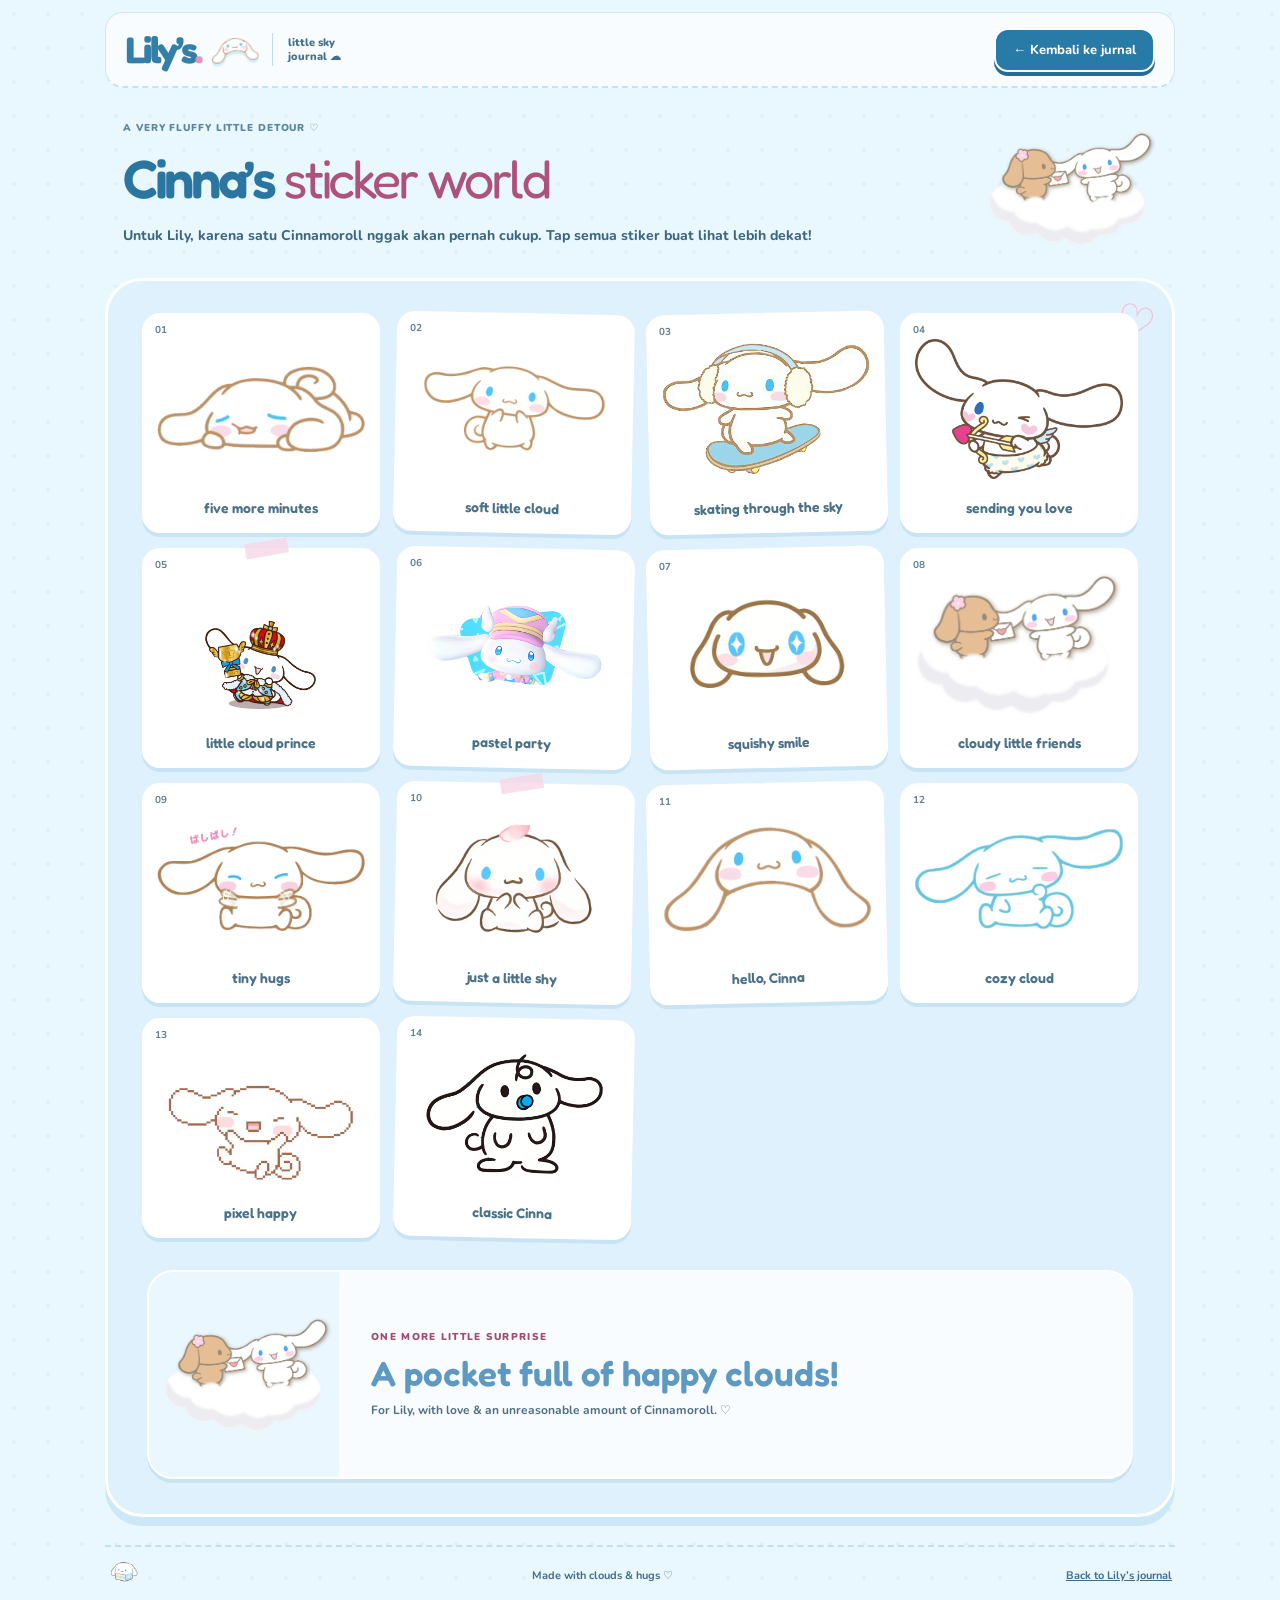
==== commit 737aa708: "Replace" ====
--- a/stickers.html
+++ b/stickers.html
@@ -1,6 +1,6 @@
 <!DOCTYPE html>
 
-<html lang="id"><head><meta charset="utf-8"/><meta content="width=device-width,initial-scale=1,viewport-fit=cover" name="viewport"/><meta content="#d7efff" name="theme-color"/><title>Cinna Sticker World ♡ | Lily’s Fun World</title><link href="https://fonts.googleapis.com" rel="preconnect"/><link crossorigin="" href="https://fonts.gstatic.com" rel="preconnect"/><link href="https://fonts.googleapis.com/css2?family=Fredoka:wght@400;500;600;700&amp;family=Nunito:wght@400;500;600;700;800;900&amp;display=swap" rel="stylesheet"/><link href="assets/stickers/hello.webp" rel="icon" type="image/webp"/><link href="style.css" rel="stylesheet"/><link href="redesign.css" rel="stylesheet"/><link href="polish.css" rel="stylesheet"/><script defer="" src="stickers.js"></script></head><body class="sticker-page" data-profile="lily" data-sky="day"><a class="skip" href="#main">Lewati ke konten</a><div class="shell"><header class="topbar"><div class="brand"><img alt="" class="brand-sticker" height="48" src="assets/stickers/cinna-smile.webp" width="48"/><span class="brand-world">Lily’s <strong>fun world<span class="brand-star">✧</span></strong></span></div><a class="action primary back-dashboard" href="index.html">← Kembali ke jurnal</a></header><main id="main"><div class="sticker-page-intro"><div><span class="eyebrow">A VERY FLUFFY LITTLE DETOUR ♡</span><h1>Cinna’s <em>sticker world</em></h1><p>Untuk Lily, karena satu Cinnamoroll nggak akan pernah cukup. Tap semua stiker buat lihat lebih dekat!</p></div><img alt="" height="150" src="assets/stickers/cinna-cloud-friends.webp" width="150"/></div><section aria-labelledby="scrapbook-title" class="lily-extra scrapbook">
+<html lang="id"><head><meta charset="utf-8"/><meta content="width=device-width,initial-scale=1,viewport-fit=cover" name="viewport"/><meta content="#d7efff" name="theme-color"/><title>Cinna Sticker World ♡ | Lily’s Fun World</title><link href="https://fonts.googleapis.com" rel="preconnect"/><link crossorigin="" href="https://fonts.gstatic.com" rel="preconnect"/><link href="https://fonts.googleapis.com/css2?family=Fredoka:wght@400;500;600;700&amp;family=Nunito:wght@400;500;600;700;800;900&amp;display=swap" rel="stylesheet"/><link href="assets/stickers/hello.webp" rel="icon" type="image/webp"/><link href="style.css" rel="stylesheet"/><link href="redesign.css" rel="stylesheet"/><link href="polish.css" rel="stylesheet"/><link href="finishing.css" rel="stylesheet"/><script defer="" src="stickers.js"></script></head><body class="sticker-page" data-profile="lily" data-sky="day"><a class="skip" href="#main">Lewati ke konten</a><div class="shell"><header class="topbar"><div aria-label="Lily’s little sky journal" class="brand"><span class="brand-wordmark">Lily’s<span class="brand-dot">.</span></span><img alt="" aria-hidden="true" class="brand-sticker" height="48" src="assets/stickers/cinna-smile.webp" width="48"/><span class="brand-description">little sky<br/>journal ☁</span></div><a class="action primary back-dashboard" href="index.html">← Kembali ke jurnal</a></header><main id="main"><div class="sticker-page-intro"><div><span class="eyebrow">A VERY FLUFFY LITTLE DETOUR ♡</span><h1>Cinna’s <em>sticker world</em></h1><p>Untuk Lily, karena satu Cinnamoroll nggak akan pernah cukup. Tap semua stiker buat lihat lebih dekat!</p></div><img alt="" height="150" src="assets/stickers/cinna-cloud-friends.webp" width="150"/></div><section aria-labelledby="scrapbook-title" class="lily-extra scrapbook">
 <div class="sticker-grid">
 <button aria-label="Lihat stiker five more minutes" class="sticker-card" data-caption="five more minutes" data-sticker="snooze" type="button">
 <span class="sticker-number">01</span>
@@ -80,6 +80,5 @@
 </section></main><footer><span>Made with clouds &amp; hugs ♡</span><a href="index.html">Back to Lily’s journal</a></footer></div><dialog aria-labelledby="sticker-dialog-title" class="sticker-dialog" id="sticker-dialog"><div class="sticker-dialog-inner"><button aria-label="Tutup stiker" class="sticker-close" id="sticker-dialog-close" type="button">×</button><img alt="" id="sticker-dialog-image" src="assets/stickers/cinna-tiny-hug.webp"/><strong id="sticker-dialog-title">Sticker</strong><span>♡ from Lily’s Cinna sticker world ♡</span></div></dialog><nav aria-label="Navigasi halaman" class="mobile-dock mobile-dock-stickers">
 <a class="dock-link" href="index.html#main"><svg aria-hidden="true" viewbox="0 0 24 24"><path d="m3 10 9-7 9 7v10H3z M9 20v-6h6v6"></path></svg><span>Beranda</span></a>
 <a class="dock-link" href="index.html#history-section"><svg aria-hidden="true" viewbox="0 0 24 24"><path d="M6 3h12v18l-3-2-3 2-3-2-3 2z M9 9h6 M9 13h6"></path></svg><span>Riwayat</span></a>
-<a class="dock-link" href="index.html#savings-section"><svg aria-hidden="true" viewbox="0 0 24 24"><path d="M20 9c0 5-8 11-8 11S4 14 4 9a4 4 0 0 1 8-2 4 4 0 0 1 8 2Z"></path></svg><span>Tabungan</span></a>
-<a aria-current="page" class="dock-link active" href="stickers.html"><svg aria-hidden="true" viewbox="0 0 24 24"><path d="M12 2c2 4 3 5 8 6-5 1-6 2-8 7-1-5-2-6-8-7 6-1 7-2 8-6ZM19 15l1 3 3 1-3 1-1 3-1-3-3-1 3-1Z"></path></svg><span>Stiker</span></a>
+<a aria-label="Tambah transaksi dengan Cinnamoroll" class="mobile-add dock-add" href="index.html?catat=1"><span class="cinna-add-art" aria-hidden="true"><img alt="" height="76" width="92" src="assets/stickers/cheer.webp"/></span><span class="dock-add-label">Catat</span></a><a aria-current="page" class="dock-link active" href="stickers.html"><svg aria-hidden="true" viewbox="0 0 24 24"><path d="M12 2c2 4 3 5 8 6-5 1-6 2-8 7-1-5-2-6-8-7 6-1 7-2 8-6ZM19 15l1 3 3 1-3 1-1 3-1-3-3-1 3-1Z"></path></svg><span>Stiker</span></a>
 </nav></body></html>
--- a/finishing.css
+++ b/finishing.css
@@ -0,0 +1,381 @@
+/* Lily's Fun World — Cinna action & spacing system, Nov 2026.
+   This final layer intentionally overrides the older overlapping responsive rules.
+   Read DESIGN.md; no data endpoint or financial calculation changes here. */
+:root {
+  --lily-space-xs: 6px;
+  --lily-space-sm: 10px;
+  --lily-space-md: 16px;
+  --lily-space-lg: 22px;
+  --lily-panel-radius: 23px;
+  --lily-control-radius: 13px;
+}
+/* A single card language instead of random pill/squircle mixtures. */
+body[data-profile="lily"] .overview,
+body[data-profile="lily"] .activity,
+body[data-profile="lily"] .budget-section,
+body[data-profile="lily"] .category-section,
+body[data-profile="lily"] .dream-garden,
+body[data-profile="lily"] .sticker-preview,
+body[data-profile="lily"] .mood-board,
+body[data-profile="lily"] .lily-banner {
+  border-radius: var(--lily-panel-radius);
+}
+body[data-profile="lily"] .metric-card,
+body[data-profile="lily"] .record,
+body[data-profile="lily"] .budget-total,
+body[data-profile="lily"] .profile-switch,
+body[data-profile="lily"] .note-panel { border-radius: 16px; }
+body[data-profile="lily"] :is(.action,.history-toggle,.filters input,.filters select,.sky-toggle,.cinna-mail,.profile,.months,.icon-btn) { border-radius:var(--lily-control-radius); }
+body[data-profile="lily"] :is(.activity,.budget-section,.category-section) { box-shadow:0 3px 0 #d5e9f5; }
+body[data-profile="lily"] .overview,
+body[data-profile="lily"] .lily-banner,
+body[data-profile="lily"] .dream-garden,
+body[data-profile="lily"] .sticker-preview { box-shadow:0 3px 0 #d5e9f5; }
+body[data-profile="lily"] .content-grid { gap:var(--lily-space-lg); }
+body[data-profile="lily"] .category-section { margin-top:var(--lily-space-md); }
+body[data-profile="lily"] :is(.activity,.budget-section,.category-section) .section-top { margin-bottom:14px; }
+body[data-profile="lily"] :is(.filters,.budget-list,.category-list) { row-gap:10px; }
+body[data-profile="lily"] .section-footer { gap:10px 14px; }
+body[data-profile="lily"] .lily-banner { margin-bottom:0; }
+body[data-profile="lily"] .lily-banner-copy { padding-block:3px; }
+body[data-profile="lily"] .sky-toolbar { margin-top:10px; margin-bottom:12px; }
+body[data-profile="lily"] .mood-board { margin-top:0;margin-bottom:0; }
+body[data-profile="lily"] .content-grid { padding-top:var(--lily-space-lg); }
+body[data-profile="lily"] .dream-garden,
+body[data-profile="lily"] .sticker-preview { margin-top:var(--lily-space-lg); }
+body[data-profile="lily"] .brand-sticker { object-fit:contain; }
+/* Desktop Catat button is itself a friendly sticker action, with a stable hit area. */
+body[data-profile="lily"] .cinna-desktop-add {
+  display:inline-flex;align-items:center;justify-content:center;
+  gap:6px; min-height:49px; padding:4px 16px 4px 5px;
+  white-space:nowrap;border-radius:16px;box-shadow:0 3px 0 #165b84;
+}
+body[data-profile="lily"] .cinna-desktop-add svg { display:none; }
+body[data-profile="lily"] .cinna-desktop-add .entry-cta-sticker { display:block;width:48px;height:40px;object-fit:contain;filter:drop-shadow(0 2px 0 rgba(255,255,255,.5)); }
+body[data-profile="lily"] .cinna-desktop-add:active { transform:translateY(2px);box-shadow:0 1px 0 #165b84; }
+body[data-profile="nopal"] .cinna-desktop-add .entry-cta-sticker { display:none; }
+/* Companion remains a magic menu; recording is now its first functional choice. */
+body[data-profile="lily"] #companion-add { color:#235e82;background:#e9f6ff;font-weight:900; }
+body[data-profile="lily"] #companion-add:hover { background:#d7eeff; }
+/* A bounded, readable edit sheet on smaller phones. */
+#entry-dialog { max-height:min(92dvh,780px);max-width:min(480px,calc(100vw - 20px)); }
+#entry-dialog .dialog-body { max-height:calc(92dvh - 6px);overflow-y:auto;overscroll-behavior:contain; }
+#entry-dialog .form-field input,#entry-dialog .form-field select { min-height:46px; }
+#entry-dialog .dialog-bottom { gap:10px; }
+#entry-dialog :is(.action,.icon-btn):focus-visible,.mobile-dock :is(a,button):focus-visible { outline:3px solid #a74f88;outline-offset:3px; }
+@media(max-width:990px) {
+ body[data-profile="lily"] .content-grid { gap:16px; }
+ body[data-profile="lily"] .activity,body[data-profile="lily"] .budget-section,body[data-profile="lily"] .category-section { padding:18px; }
+}
+@media(max-width:735px) {
+ /* Inset floating page dock, not a full-width box slicing the document. */
+ body[data-profile="lily"] .mobile-dock,
+ body[data-profile="nopal"] .mobile-dock {
+   display:grid;grid-template-columns:minmax(0,1fr) minmax(0,1fr) minmax(70px,1.13fr) minmax(0,1fr);
+   align-items:center;column-gap:2px;
+   position:fixed;left:max(10px,env(safe-area-inset-left));right:max(10px,env(safe-area-inset-right));
+   bottom:calc(9px + env(safe-area-inset-bottom));
+   height:72px;min-height:0;padding:6px 6px 6px;
+   border:1px solid #bcdef0;border-radius:23px;
+   background:rgba(250,253,255,.97);box-shadow:0 7px 24px rgba(29,78,113,.18);
+   overflow:visible;isolation:isolate;
+ }
+ .mobile-dock .dock-link { min-height:57px;border-radius:15px;gap:4px;font-size:11px;font-weight:900; }
+ .mobile-dock .dock-link svg { width:23px;height:23px; }
+ body[data-profile="lily"] .mobile-dock .dock-link.active,
+ body[data-profile="lily"] .mobile-dock .dock-link[aria-current="page"] { background:#e5f4fd;color:#22688f; }
+ /* A sticker you tap directly to start an actual new transaction. */
+ body[data-profile="lily"] .mobile-dock .dock-add,
+ body[data-profile="lily"].sticker-page .mobile-dock .dock-add {
+   position:relative!important;align-self:center;
+   display:flex!important;flex-direction:column;align-items:center;justify-content:flex-end;
+   min-width:0;width:100%;height:64px;min-height:64px;
+   padding:39px 2px 6px;margin:0 0 0;
+   border:1px solid #a6d4ee;border-radius:20px;
+   background:linear-gradient(180deg,#f4fcff 0%,#d7efff 100%);
+   box-shadow:0 3px 0 #a6d1e8;
+   color:#216289;font:900 11px/1.1 'Nunito',sans-serif;
+   text-decoration:none;transform:translateY(-8px);
+   overflow:visible;touch-action:manipulation;
+ }
+ .mobile-dock .dock-add .cinna-add-art {
+   position:absolute;top:-27px;left:50%;width:80px;height:70px;
+   transform:translateX(-50%);pointer-events:none;
+   display:grid!important;place-items:center;
+   filter:drop-shadow(0 3px 1px rgba(58,117,156,.1));
+ }
+ .mobile-dock .dock-add .cinna-add-art img {
+   display:block!important;width:80px;height:70px;object-fit:contain;
+ }
+ .mobile-dock .dock-add .dock-add-label { display:block!important;position:relative;font-size:11px;line-height:14px;letter-spacing:.01em; }
+ body[data-profile="lily"] .mobile-dock .dock-add svg { display:none!important; }
+ body[data-profile="lily"] .mobile-dock .dock-add:active {transform:translateY(-5px) scale(.97);background:#c6eaff;}
+ body[data-profile="lily"] .mobile-dock .dock-add:focus-visible {outline:3px solid #af477d;outline-offset:4px;}
+ /* Nopal is still its own dark profile with a conventional plus. */
+ body[data-profile="nopal"] .mobile-dock { background:#20283e;border-color:#65738e; }
+ body[data-profile="nopal"] .mobile-dock .dock-add {background:#a2deb1;color:#1b3124;border:1px solid #83bf92;border-radius:17px;box-shadow:none;min-height:58px;}
+ body[data-profile="nopal"] .mobile-dock .dock-add svg { display:block!important; }
+ body[data-profile="nopal"] .mobile-dock .dock-add .cinna-add-art { display:none!important; }
+ body[data-profile="nopal"] .mobile-dock .dock-add .dock-add-label { display:block!important; }
+ body[data-profile="lily"] footer,body[data-profile="nopal"] footer,body.sticker-page footer {
+   padding-bottom:calc(117px + env(safe-area-inset-bottom))!important;
+ }
+ .toast { bottom:calc(106px + env(safe-area-inset-bottom)); }
+ body[data-profile="lily"] .content-grid { padding-top:16px; }
+ body[data-profile="lily"] .right-column { display:grid;gap:16px; }
+ body[data-profile="lily"] .budget-section,body[data-profile="lily"] .category-section { margin-top:0!important; }
+ body[data-profile="lily"] .dream-garden,body[data-profile="lily"] .sticker-preview { margin-top:16px; }
+ body[data-profile="lily"] .lily-banner { margin-top:0; }
+ /* Controls and cards align to a steady 12/16/20px rhythm. */
+ body[data-profile="lily"] .overview,
+ body[data-profile="lily"] .activity,
+ body[data-profile="lily"] .budget-section,
+ body[data-profile="lily"] .category-section,
+ body[data-profile="lily"] .dream-garden,
+ body[data-profile="lily"] .sticker-preview { border-radius:20px; }
+ body[data-profile="lily"] .metric-card { border-radius:15px; }
+ body[data-profile="lily"] :is(.filters input,.filters select,.history-toggle) { border-radius:12px; }
+ body[data-profile="lily"] .sync-detail { margin-bottom:0; }
+ body[data-profile="lily"] .lily-banner { border-radius:21px; }
+ body[data-profile="lily"] .sky-toolbar { margin:8px 0 11px; }
+ body[data-profile="lily"] .mood-board { margin:0; }
+ body[data-profile="lily"] .section-footer { flex-wrap:wrap; }
+ body.sticker-page .mobile-dock { grid-template-columns:repeat(2,minmax(0,1fr)) minmax(70px,1.13fr) minmax(0,1fr); }
+ body.sticker-page .mobile-dock .dock-add { min-height:64px; }
+}
+@media(max-width:520px) {
+ body[data-profile="lily"] .activity,body[data-profile="lily"] .budget-section,body[data-profile="lily"] .category-section { padding:16px 13px; }
+ body[data-profile="lily"] .overview { padding:15px 13px 17px; }
+ body[data-profile="lily"] .headline-grid { gap:9px; }
+ body[data-profile="lily"] .metric-card { min-height:112px;padding:12px 10px 10px; }
+ body[data-profile="lily"] .metric-amount { font-variant-numeric:tabular-nums;font-size:clamp(18px,5.2vw,23px);letter-spacing:-.035em;overflow-wrap:anywhere; }
+ body[data-profile="lily"] .metric-sub { line-height:1.35; }
+ body[data-profile="lily"] .lily-banner { padding:16px; }
+ body[data-profile="lily"] .dream-garden { padding:20px 16px 2px; }
+ #entry-dialog { width:calc(100vw - 20px);margin:auto; border-radius:22px; }
+ #entry-dialog .dialog-body { padding:17px 15px; }
+ #entry-dialog .dialog-header { padding-right:1px; }
+ #entry-dialog .dialog-bottom .action { min-width:0;flex:1; }
+}
+@media(max-width:365px) {
+ body[data-profile="lily"] .sync-detail { padding:8px; }
+ body[data-profile="lily"] .metric-card { padding:10px 8px; }
+ body[data-profile="lily"] .metric-amount { font-size:17px; }
+ .mobile-dock { column-gap:0; }
+ .mobile-dock .dock-link { font-size:10px; }
+ .mobile-dock .dock-add .cinna-add-art { width:72px; }
+ .mobile-dock .dock-add .cinna-add-art img { width:74px; }
+ body[data-profile="lily"] .lily-banner-copy { max-width:65%; }
+}
+@media(prefers-reduced-motion:reduce) {
+ .mobile-dock .dock-add,.cinna-desktop-add { transition:none!important;animation:none!important; }
+}
+/* Sticker belongs beside the form title, not on top of it. */
+body[data-profile="lily"] #entry-dialog .dialog-header { min-height:65px;padding-left:71px;gap:7px;align-items:center;margin-bottom:15px; }
+body[data-profile="lily"] #entry-dialog .dialog-puppy { left:-4px;top:0;width:69px;height:64px;transform:rotate(-7deg); }
+body[data-profile="lily"] #entry-dialog .dialog-header h2 { font-size:clamp(23px,5.6vw,27px);line-height:1.1;letter-spacing:-.035em; }
+body[data-profile="lily"] #entry-dialog #close-dialog { flex:0 0 42px; }
+@media(max-width:365px) {
+ body[data-profile="lily"] #entry-dialog .dialog-header { padding-left:63px;gap:4px; }
+ body[data-profile="lily"] #entry-dialog .dialog-puppy { width:61px;height:59px; }
+ body[data-profile="lily"] #entry-dialog .dialog-header h2 { font-size:23px; }
+}
+@media(hover:hover) and (pointer:fine) and (max-width:735px) {
+ body[data-profile="lily"] .mobile-dock .dock-add:hover { background:#d0edff; }
+ body[data-profile="lily"] .mobile-dock .dock-add:hover .cinna-add-art img { transform:rotate(-5deg) scale(1.04);transition:transform .18s ease; }
+}
+@media(prefers-reduced-motion:reduce) {
+ .mobile-dock .cinna-add-art img { transform:none!important;transition:none!important; }
+}
+@media(max-width:735px) {
+ /* Grid gap already separates the third panel; do not double it with legacy margins. */
+ body[data-profile="lily"] .right-column > .note-panel { margin-top:0; }
+}
+
+
+/* ============================================================
+   Alignment revision: return to the original Saku-style masthead
+   without its product name; correct stacked CSS-era offsets.
+   This lives in the EXISTING final stylesheet, not a new layer.
+   ============================================================ */
+body[data-profile="lily"] .shell, body.sticker-page .shell { min-width:0; }
+body[data-profile="lily"] .topbar {
+  box-sizing:border-box;
+  height:auto;min-height:76px;
+  margin:12px 0 0;padding:10px 19px;
+  gap:14px;align-items:center;
+  background:#f8fcff;border:1px solid #d0e8f4;
+  border-bottom:2px dashed #c1e4f5;border-radius:18px;
+  box-shadow:none;
+}
+body[data-profile="lily"] .topbar .brand {
+  display:flex;align-items:center;flex:0 1 auto;
+  min-width:0;gap:10px;white-space:nowrap;
+}
+body[data-profile="lily"] .brand-wordmark {
+  font:700 clamp(29px,2.9vw,37px)/1 'Fredoka','Trebuchet MS',sans-serif;
+  letter-spacing:-.07em;color:#337fa8;flex:0 0 auto;
+}
+body[data-profile="lily"] .brand-dot {color:#e197ba;}
+body[data-profile="lily"] .brand-sticker {
+  width:47px;height:46px;object-fit:contain;
+  flex:0 0 auto;margin:0;
+}
+body[data-profile="lily"] .brand-description {
+  flex:0 1 auto;min-width:0;margin-left:4px;
+  padding:3px 0 3px 15px;
+  border-left:1px solid #bfdce9;
+  color:#436f8b;font:850 11px/1.25 'Nunito',sans-serif;
+  letter-spacing:.005em;
+}
+body[data-profile="lily"] .topbar-actions {display:flex;align-items:center;gap:9px;flex:0 0 auto;margin-left:auto;}
+body[data-profile="lily"] .sticker-nav {min-height:43px;border-radius:13px;padding:8px 13px;box-shadow:none;}
+body[data-profile="lily"] .desktop-nav {margin-inline:auto;gap:1px;}
+body[data-profile="lily"] .desktop-nav a {padding:10px 11px;}
+/* Keep the wordmark readable on both pastel daytime and dark evening skies. */
+body[data-profile="lily"][data-sky="night"] .topbar {
+  background:#edf6ff;border-color:#99bce0;
+  border-bottom-color:#a1c7e6;
+}
+body[data-profile="lily"][data-sky="night"] .brand-wordmark {color:#276b99;}
+body[data-profile="lily"][data-sky="night"] .brand-dot {color:#b95587;}
+body[data-profile="lily"][data-sky="night"] .brand-description {color:#365f81;border-left-color:#b4d3e8;}
+body[data-profile="lily"][data-sky="night"] .sticker-nav {background:#fff;color:#275d80;border-color:#bdd6e9;}
+body[data-profile="lily"][data-sky="night"] .desktop-nav a {color:#dceaff;}
+/* Sync status belongs under the header, not detached by a blank band. */
+body[data-profile="lily"] .sync-detail {
+  margin:9px 0 0;padding:10px 13px;gap:10px;
+  border-radius:15px;box-shadow:none;
+}
+body[data-profile="lily"] .sync-detail > img {flex:0 0 30px;width:30px;height:30px;object-fit:contain;}
+body[data-profile="lily"] .sync-detail .sync-main {min-width:0;}
+body[data-profile="lily"] .sync-detail .sync-head {gap:3px 10px;}
+body[data-profile="lily"] .sync-detail #refresh-btn {margin-left:auto;}
+/* Rhythm: overview -> note -> two aligned controls -> next card. */
+body[data-profile="lily"] .overview {margin-bottom:0;}
+body[data-profile="lily"] .lily-banner {margin-top:17px;margin-bottom:0;}
+body[data-profile="lily"] .sky-toolbar {
+  display:flex;align-items:center;justify-content:space-between;
+  flex-wrap:nowrap;min-height:52px;
+  gap:12px;padding:0 2px;margin:9px 0 12px;
+}
+body[data-profile="lily"] .sky-toolbar > span {max-width:unset;min-width:0;line-height:1.3;}
+body[data-profile="lily"] .magic-tools {display:flex;align-items:center;flex:0 0 auto;gap:8px;}
+body[data-profile="lily"] .sky-toggle,
+body[data-profile="lily"] .companion-button {
+  box-sizing:border-box;height:46px;min-height:46px;
+  border:1px solid #b4d9ec;border-radius:13px;
+  box-shadow:0 2px 0 #b8daeb;
+}
+body[data-profile="lily"] .sky-toggle {display:inline-flex;align-items:center;justify-content:center;padding:8px 13px;}
+body[data-profile="lily"] .companion-button {
+  width:46px!important;height:46px!important;padding:3px;
+  background:#e8f6ff;
+}
+body[data-profile="lily"] .companion-button img {width:100%;height:100%;object-fit:contain;}
+body[data-profile="lily"] .companion-sparkle {right:-2px;top:-6px;font-size:12px;}
+body[data-profile="lily"] .companion-bubble {bottom:calc(100% + 8px);}
+body[data-profile="lily"] .mood-board {margin-top:0!important;}
+body[data-profile="lily"] .lily-banner .hero-cheer {top:8px;right:30%;width:56px;height:56px;opacity:.75;}
+body[data-profile="lily"] .lily-banner .banner-corner-art {right:13%;top:7px;bottom:auto;width:46px;height:46px;}
+/* Avoid double dividers and large negative margins around the footer. */
+body[data-profile="lily"] footer {margin-top:28px;gap:14px;align-items:center;}
+body[data-profile="lily"] .overview-bottom {column-gap:12px;}
+body[data-profile="lily"] .overview-bottom strong {white-space:nowrap;font-variant-numeric:tabular-nums;}
+body[data-profile="lily"] .record {min-width:0;}
+/* Responsive: explicit sizes prevent a thousand tiny accumulated offsets. */
+@media(max-width:1060px){body[data-profile="lily"] .topbar .desktop-nav {display:none;}}
+@media(max-width:735px){
+  body[data-profile="lily"] .topbar {
+    height:auto;min-height:64px;margin-top:7px;
+    padding:7px 12px;gap:8px;border-radius:15px;
+  }
+  body[data-profile="lily"] .topbar .brand {gap:5px;}
+  body[data-profile="lily"] .brand-wordmark {font-size:clamp(26px,7.5vw,33px);letter-spacing:-.075em;}
+  body[data-profile="lily"] .brand-sticker {width:41px;height:41px;}
+  body[data-profile="lily"] .brand-description {font-size:10px;padding-left:10px;margin-left:4px;}
+  body[data-profile="lily"] .topbar .desktop-add {display:none;}
+  body[data-profile="lily"] .sticker-nav {padding:7px 10px;min-height:41px;}
+  body[data-profile="lily"] .sync-detail {margin-top:8px;padding:9px 10px;gap:9px;}
+  body[data-profile="lily"] .sync-detail > img {display:block;width:25px;height:25px;flex-basis:25px;}
+  body[data-profile="lily"] .sync-detail #sync-last {font-size:10px;}
+  body[data-profile="lily"] .sync-detail #refresh-btn {width:42px;height:42px;min-height:42px;flex:0 0 42px;}
+  body[data-profile="lily"] .intro {padding-top:14px;padding-bottom:12px;}
+  body[data-profile="lily"] .overview {margin:0;}
+  body[data-profile="lily"] .lily-banner {margin-top:15px;border-radius:20px;}
+  body[data-profile="lily"] .lily-banner .hero-cheer {display:none;}
+  body[data-profile="lily"] .lily-banner .banner-corner-art {top:6px;right:10%;width:37px;height:37px;opacity:.75;}
+  body[data-profile="lily"] .sky-toolbar {height:48px;min-height:48px;margin:10px 0 12px;padding:0 2px;gap:8px;}
+  body[data-profile="lily"] .sky-toolbar>span {font-size:11px;max-width:none;}
+  body[data-profile="lily"] .sky-toggle,body[data-profile="lily"] .companion-button {height:44px;min-height:44px;}
+  body[data-profile="lily"] .companion-button {width:44px!important;height:44px!important;}
+  body[data-profile="lily"] .magic-tools {gap:8px;}
+  body[data-profile="lily"] .mood-board {margin-bottom:0;}
+  body[data-profile="lily"] .content-grid {padding-top:16px;}
+  /* Dock stays IN the viewport, with the sticker centered in its own tap target. */
+  body[data-profile="lily"] .mobile-dock,body[data-profile="nopal"] .mobile-dock {
+    box-sizing:border-box;align-items:center;
+    height:75px;min-height:75px;
+    left:max(10px,env(safe-area-inset-left));right:max(10px,env(safe-area-inset-right));
+    bottom:calc(8px + env(safe-area-inset-bottom));
+    padding:6px 7px;gap:3px;border-radius:19px;
+    box-shadow:0 9px 24px rgba(24,72,110,.17);
+  }
+  .mobile-dock .dock-link {align-self:center;min-height:59px;gap:3px;border-radius:12px;}
+  body[data-profile="lily"] .mobile-dock .dock-add,
+  body[data-profile="lily"].sticker-page .mobile-dock .dock-add {
+    box-sizing:border-box;align-self:center;justify-content:flex-end;
+    height:66px;min-height:66px;width:100%;padding:42px 2px 5px;
+    transform:translateY(-5px);border-radius:17px;
+    box-shadow:0 2px 0 #afd8ed;
+  }
+  .mobile-dock .dock-add .cinna-add-art {
+    top:-12px;width:72px;height:58px;
+  }
+  .mobile-dock .dock-add .cinna-add-art img {width:71px;height:58px;}
+  .mobile-dock .dock-add .dock-add-label {line-height:13px;}
+  body[data-profile="lily"] .mobile-dock .dock-add:active {transform:translateY(-3px) scale(.98);}
+  body[data-profile="lily"] footer,body[data-profile="nopal"] footer,body.sticker-page footer {
+    padding-bottom:calc(111px + env(safe-area-inset-bottom))!important;
+  }
+}
+@media(max-width:520px){
+  body[data-profile="lily"] .shell,body.sticker-page .shell {width:calc(100% - 20px);}
+  body[data-profile="lily"] .topbar {padding-inline:10px;}
+  body[data-profile="lily"] .brand-description {font-size:9px;line-height:1.22;}
+  body[data-profile="lily"] .sticker-nav {font-size:11px;}
+  body[data-profile="lily"] .intro {padding-top:13px;padding-bottom:11px;}
+  body[data-profile="lily"] .overview-bottom {align-items:center;justify-content:space-between;}
+  body[data-profile="lily"] .overview-bottom strong {margin-left:auto;}
+  body[data-profile="lily"] .lily-banner {margin-top:15px;min-height:173px;padding:15px 14px;}
+  body[data-profile="lily"] .lily-banner-copy {max-width:64%;}
+  body[data-profile="lily"] .lily-banner-art {bottom:0;right:0;max-width:45%;}
+  body[data-profile="lily"] .sky-toolbar > span {max-width:135px;font-size:10px;}
+  body[data-profile="lily"] .sky-toggle {padding:7px 10px;font-size:11px;}
+  body[data-profile="lily"] .companion-button {width:44px!important;height:44px!important;}
+  body[data-profile="lily"] .mood-board {margin:0;padding-block:10px;}
+  body[data-profile="lily"] .content-grid {padding-top:15px;}
+}
+@media(max-width:365px){
+  body[data-profile="lily"] .topbar {padding:7px 8px;gap:5px;}
+  body[data-profile="lily"] .brand-wordmark {font-size:25px;}
+  body[data-profile="lily"] .brand-sticker {width:35px;height:36px;}
+  body[data-profile="lily"] .brand-description {padding-left:7px;margin-left:2px;font-size:9px;}
+  body[data-profile="lily"] .sticker-nav {min-height:39px;padding:7px 7px;gap:2px;}
+  body[data-profile="lily"] .sticker-nav span:last-child {font-size:10px;}
+  body[data-profile="lily"] .sky-toolbar>span {display:block;max-width:94px;font-size:9px;}
+  body[data-profile="lily"] .magic-tools {width:auto;gap:5px;justify-content:flex-end;}
+  body[data-profile="lily"] .magic-tools .lily-companion {order:initial;}
+  .mobile-dock .dock-link {font-size:10px;}
+}
+@media(prefers-reduced-motion:reduce){
+  body[data-profile="lily"] .companion-button img {animation:none!important;}
+}
+/* The legacy @media rules hid the subtitle entirely; this is intentional. */
+body[data-profile="lily"] .brand-description {display:block;}
+
+/* Keep the secondary account a real, legible profile after the DOM change. */
+body[data-profile="nopal"] .brand-wordmark {font:700 clamp(23px,2.8vw,31px)/1 'Fredoka',sans-serif;letter-spacing:-.055em;color:#dde6ff;}
+body[data-profile="nopal"] .brand-dot {color:#a5d6ba;}
+body[data-profile="nopal"] .brand-description {color:#b8c6e4;}
+html {scroll-padding-bottom:calc(105px + env(safe-area-inset-bottom));}
